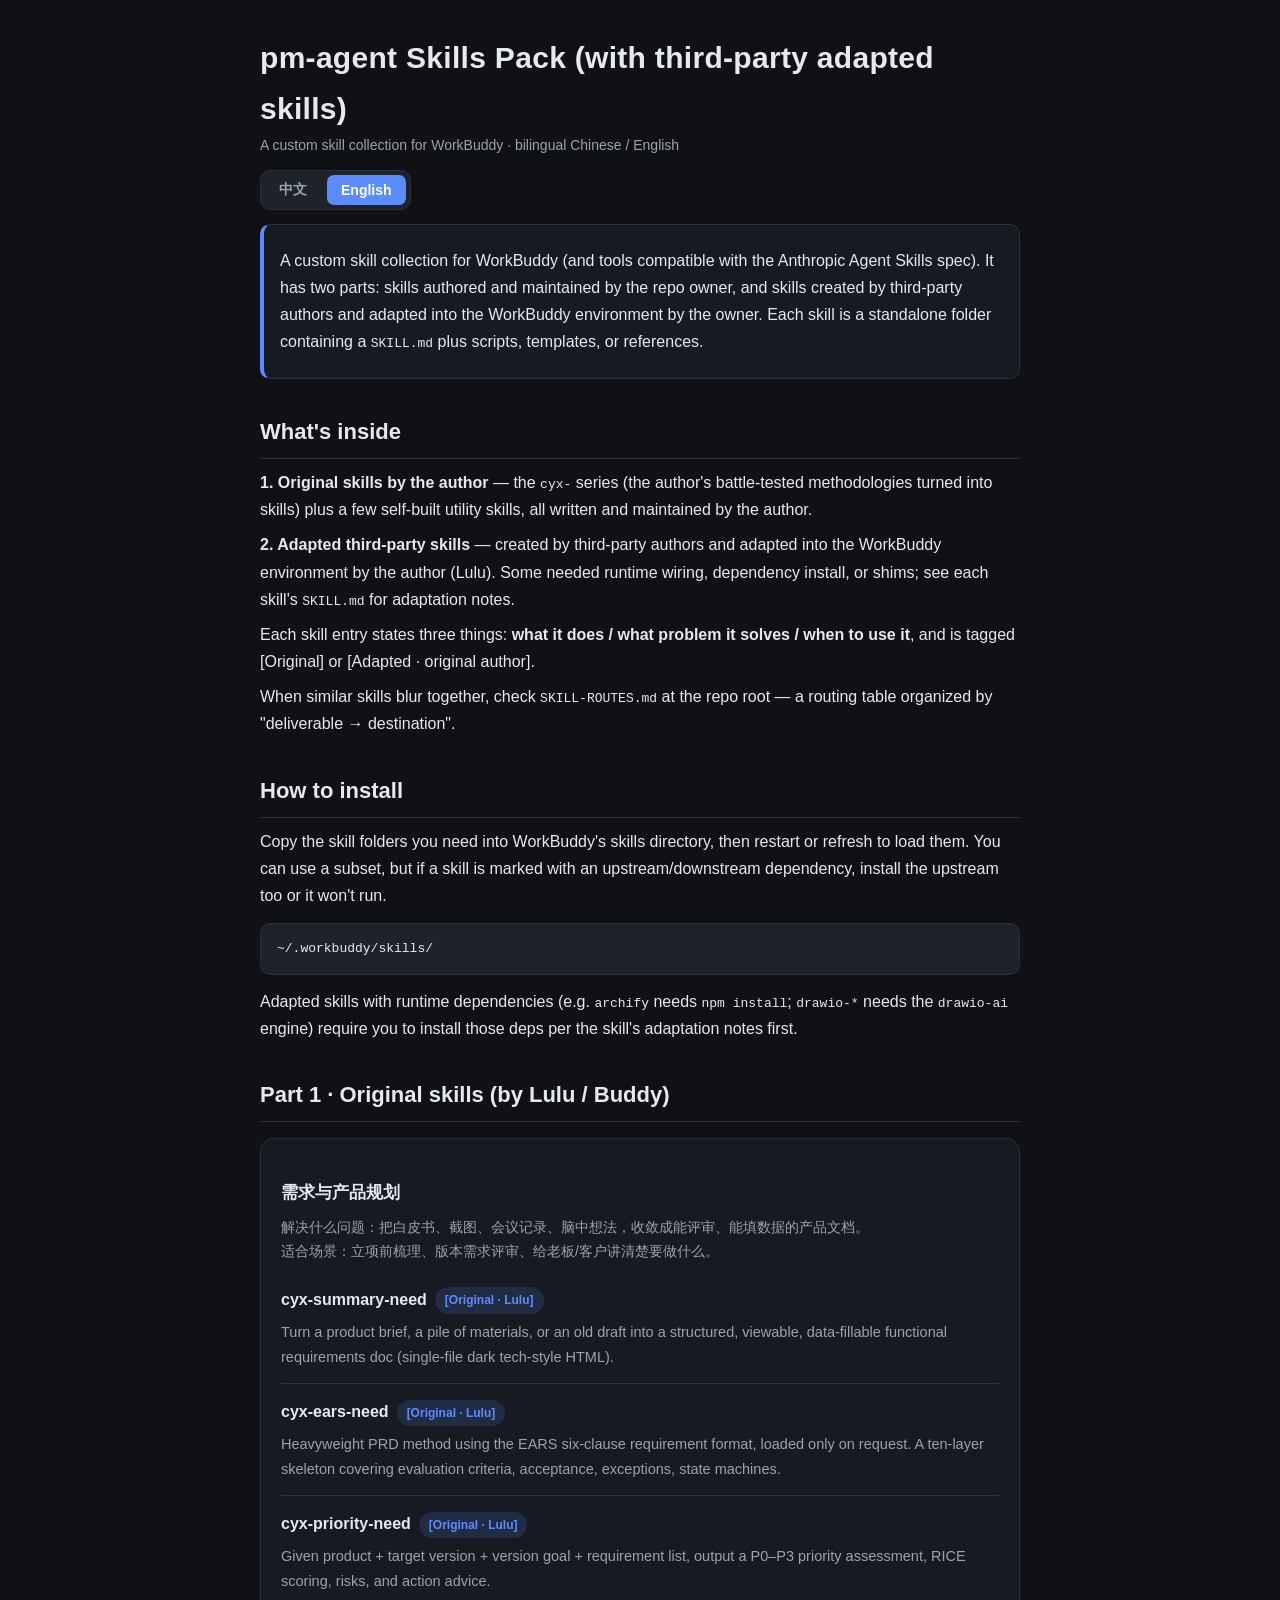
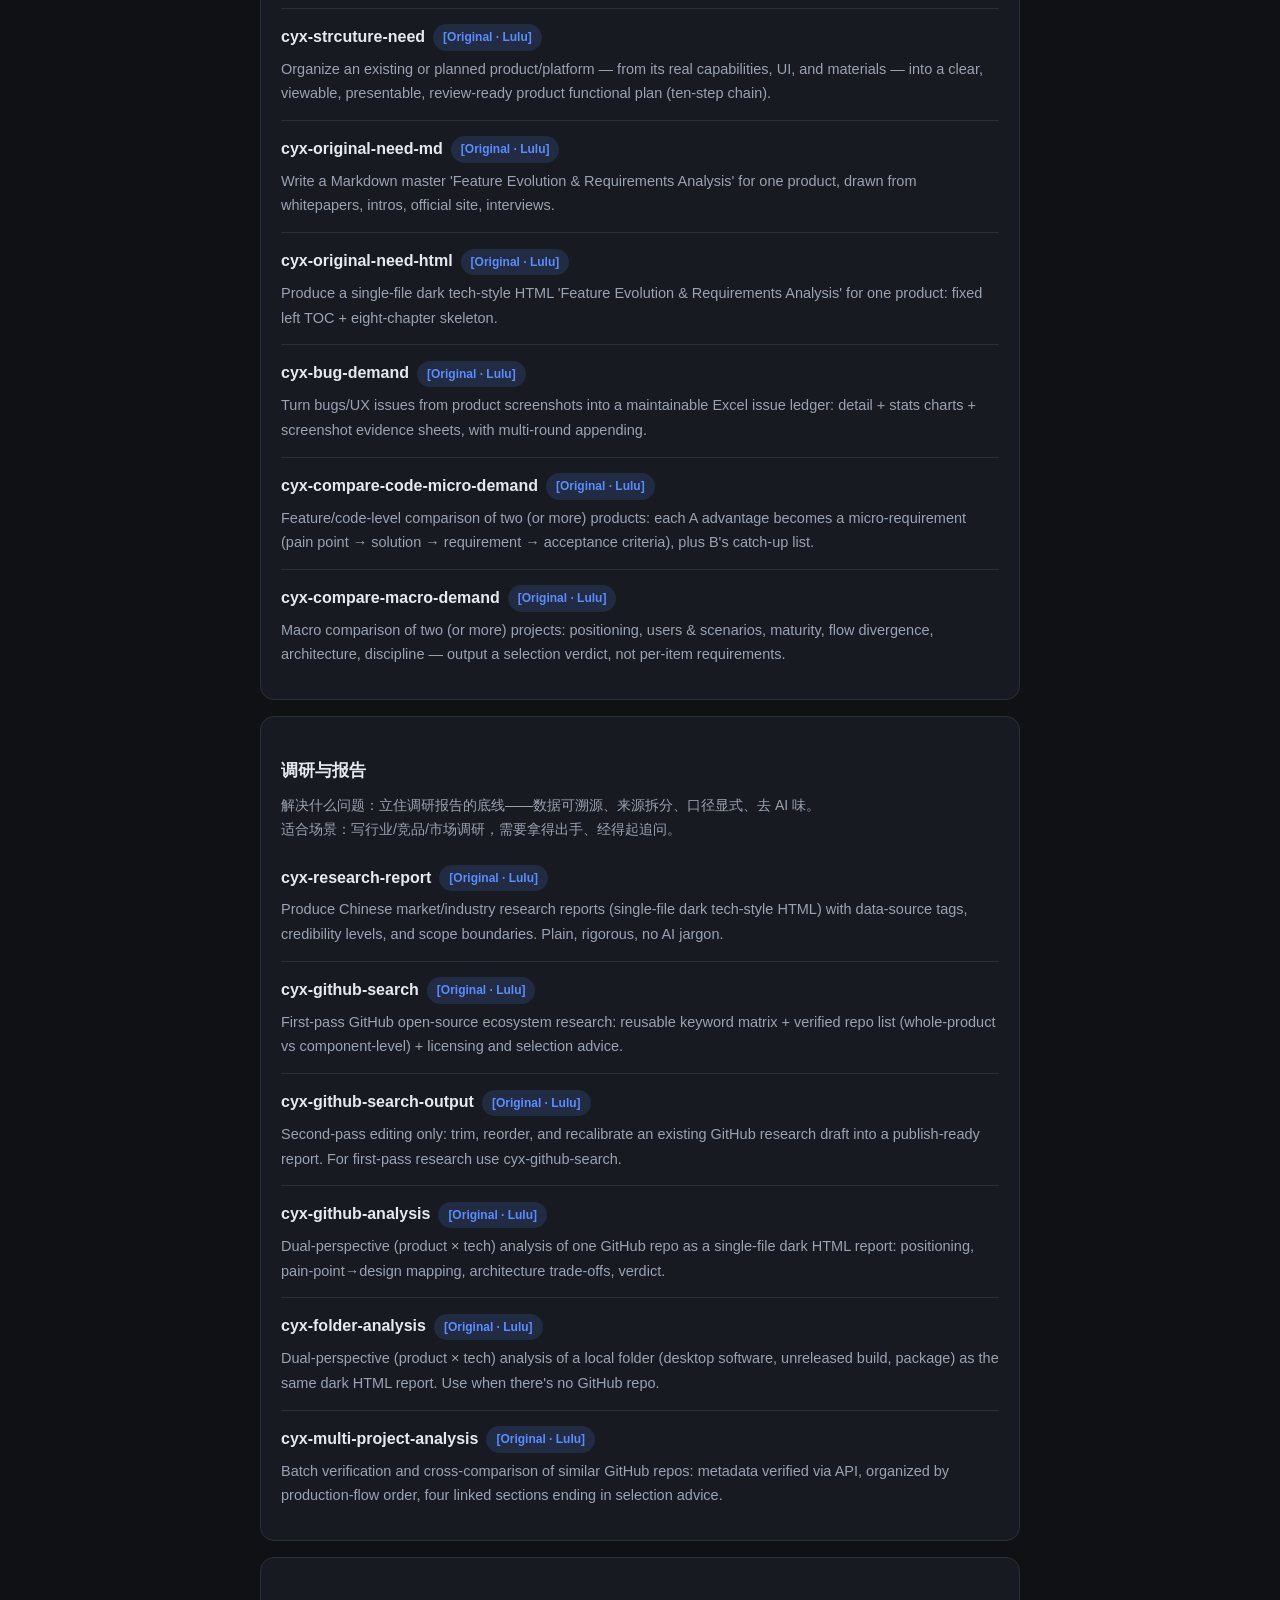
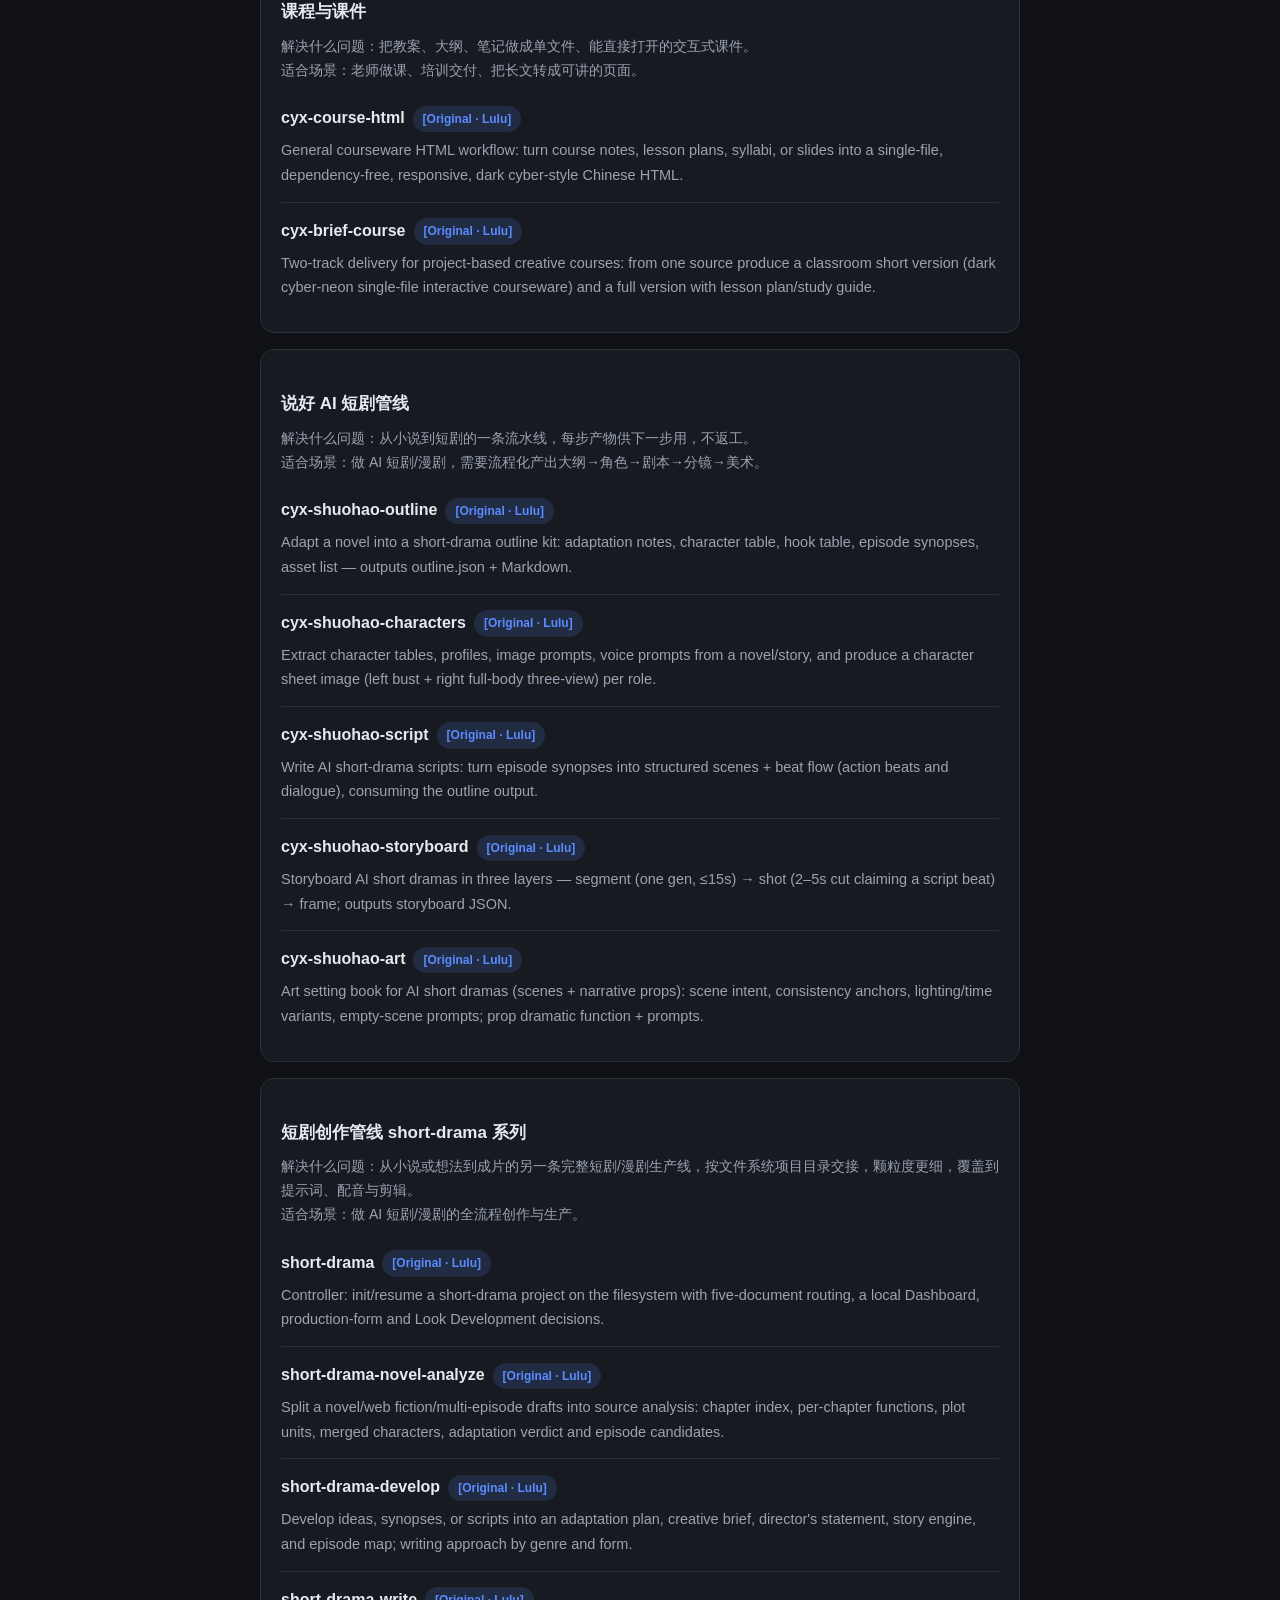
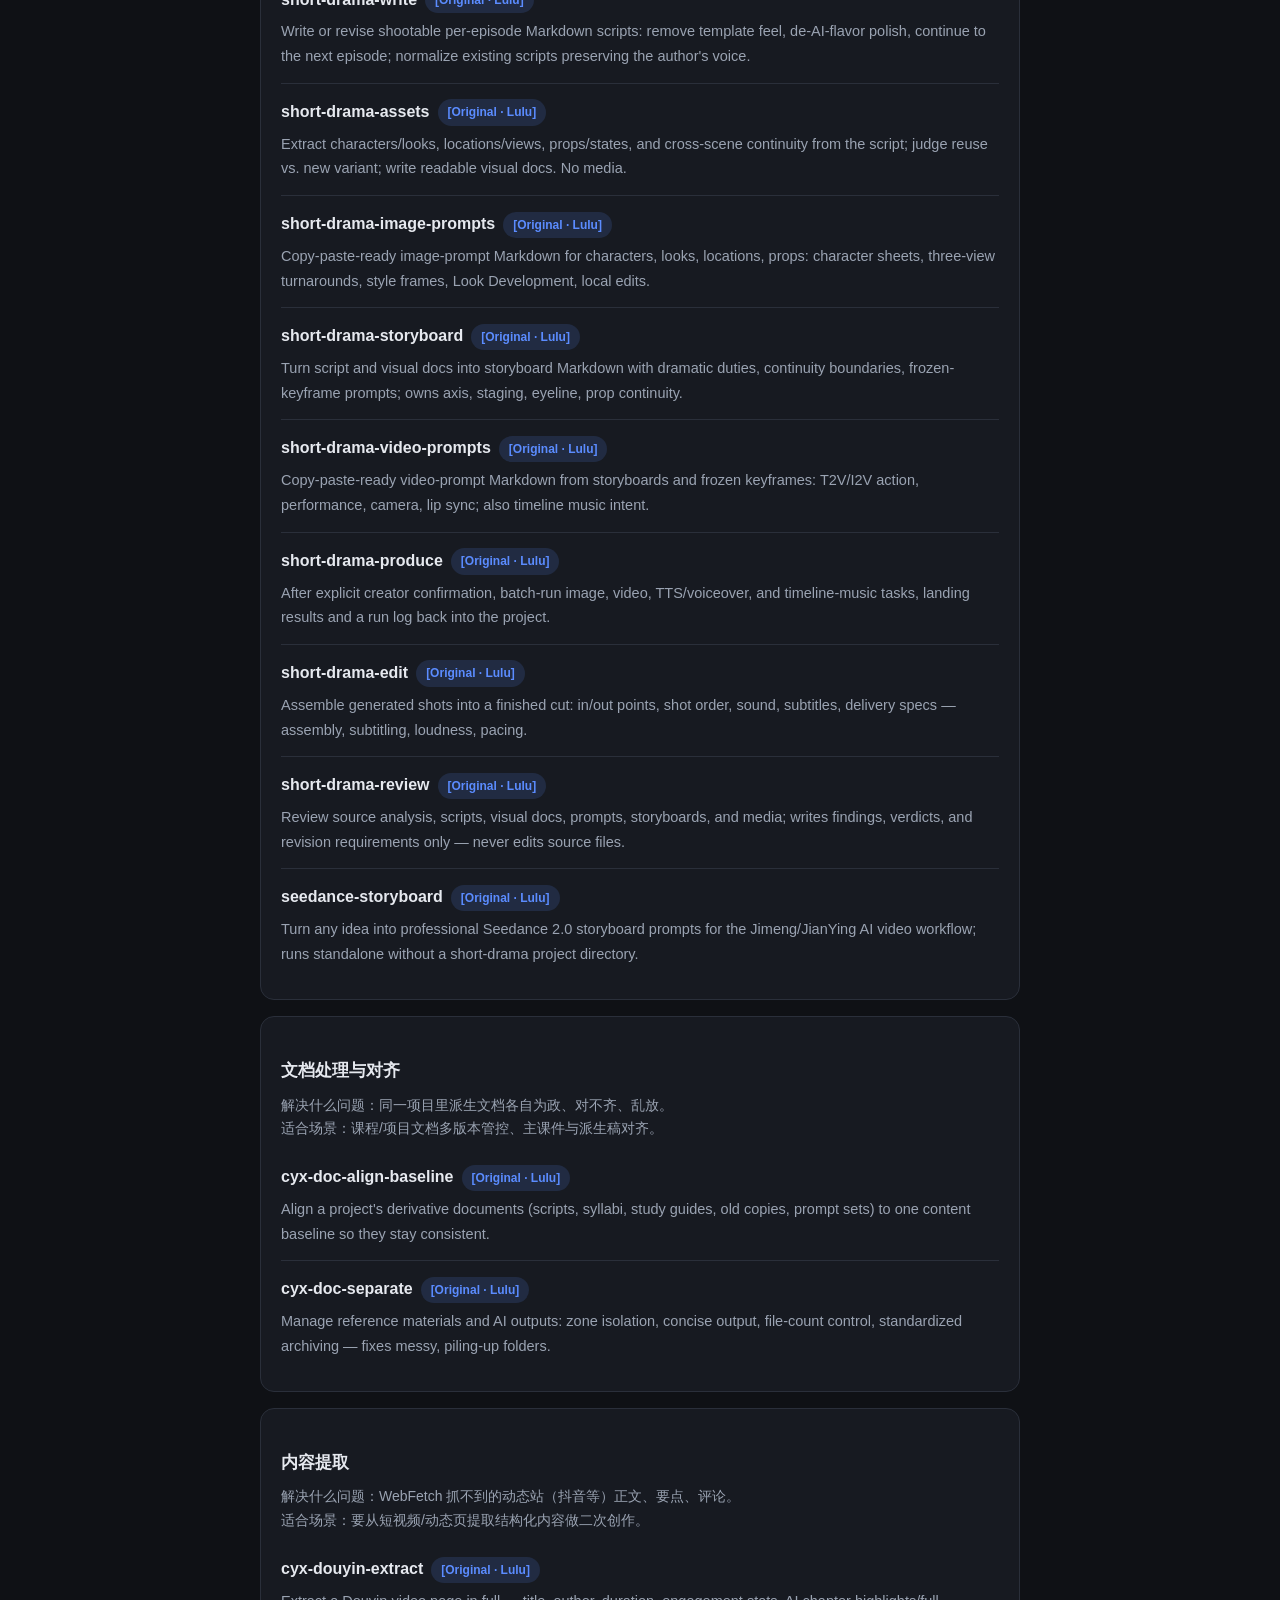
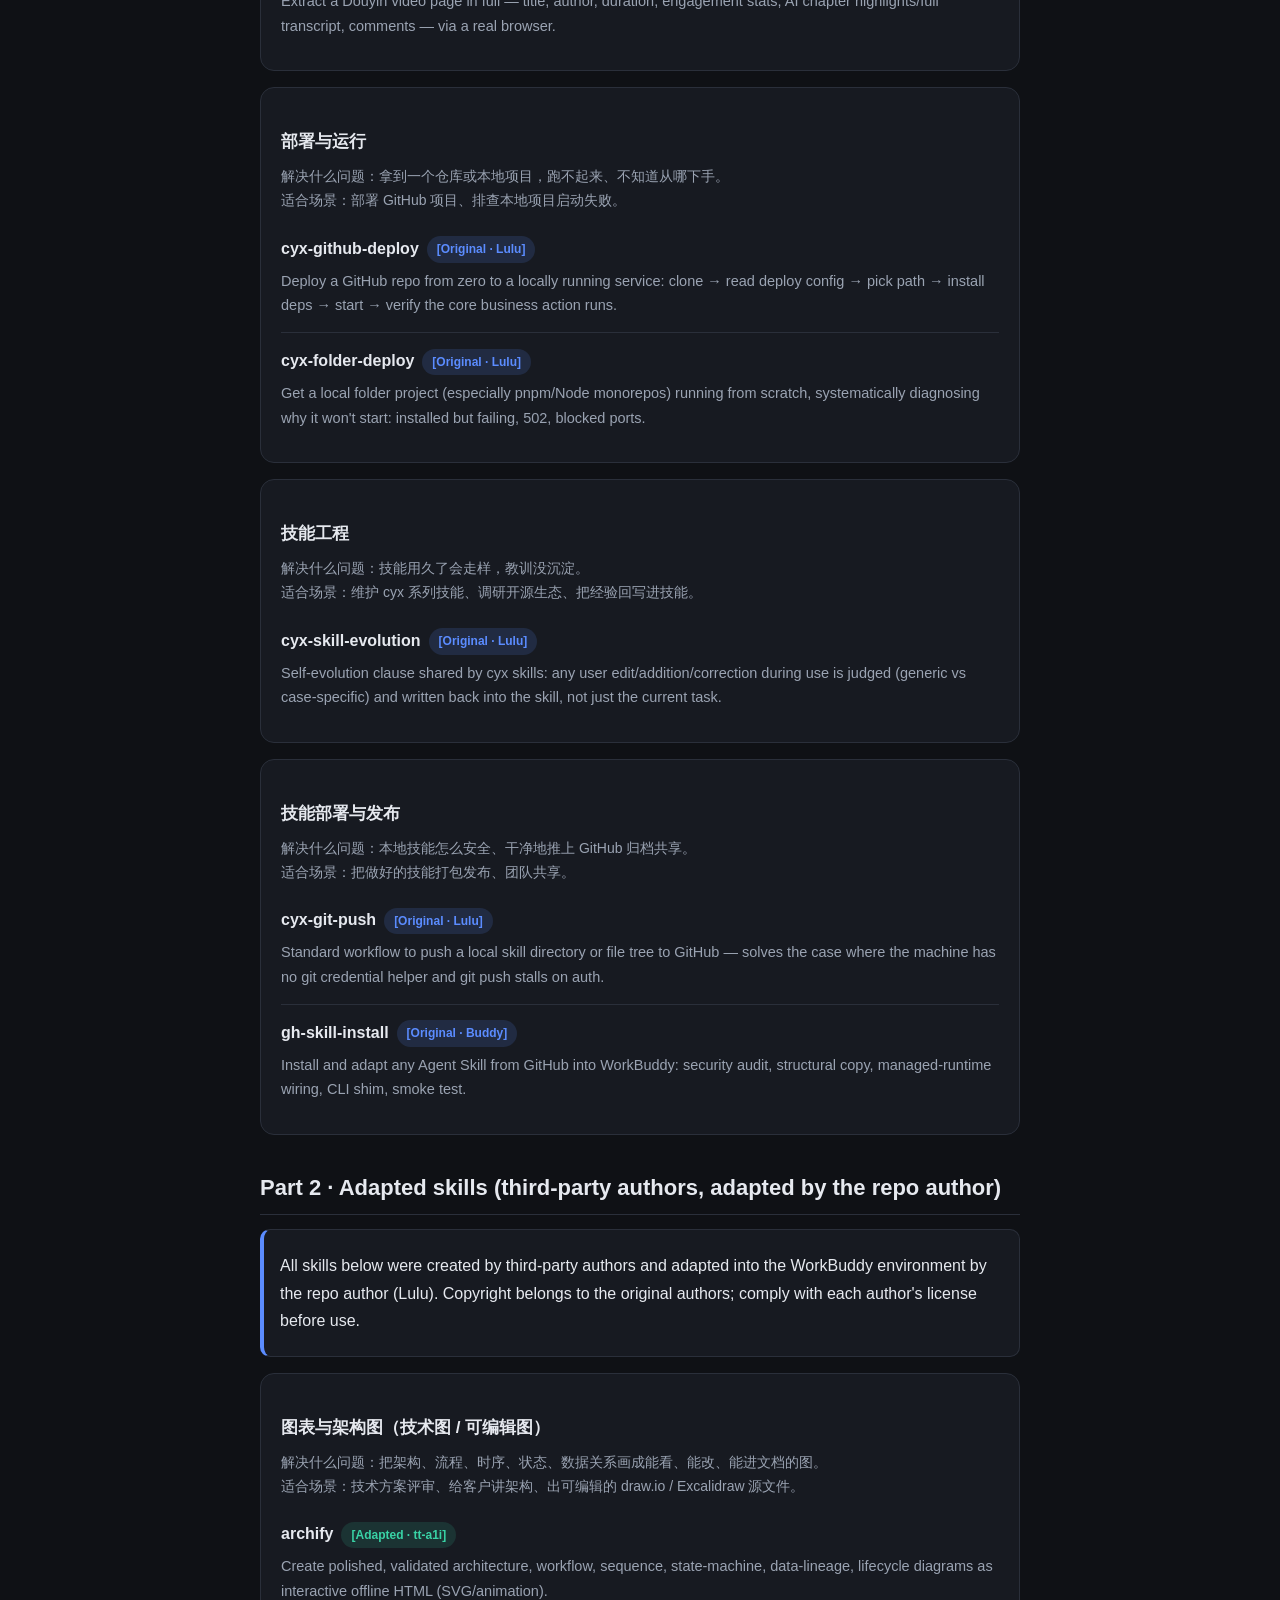
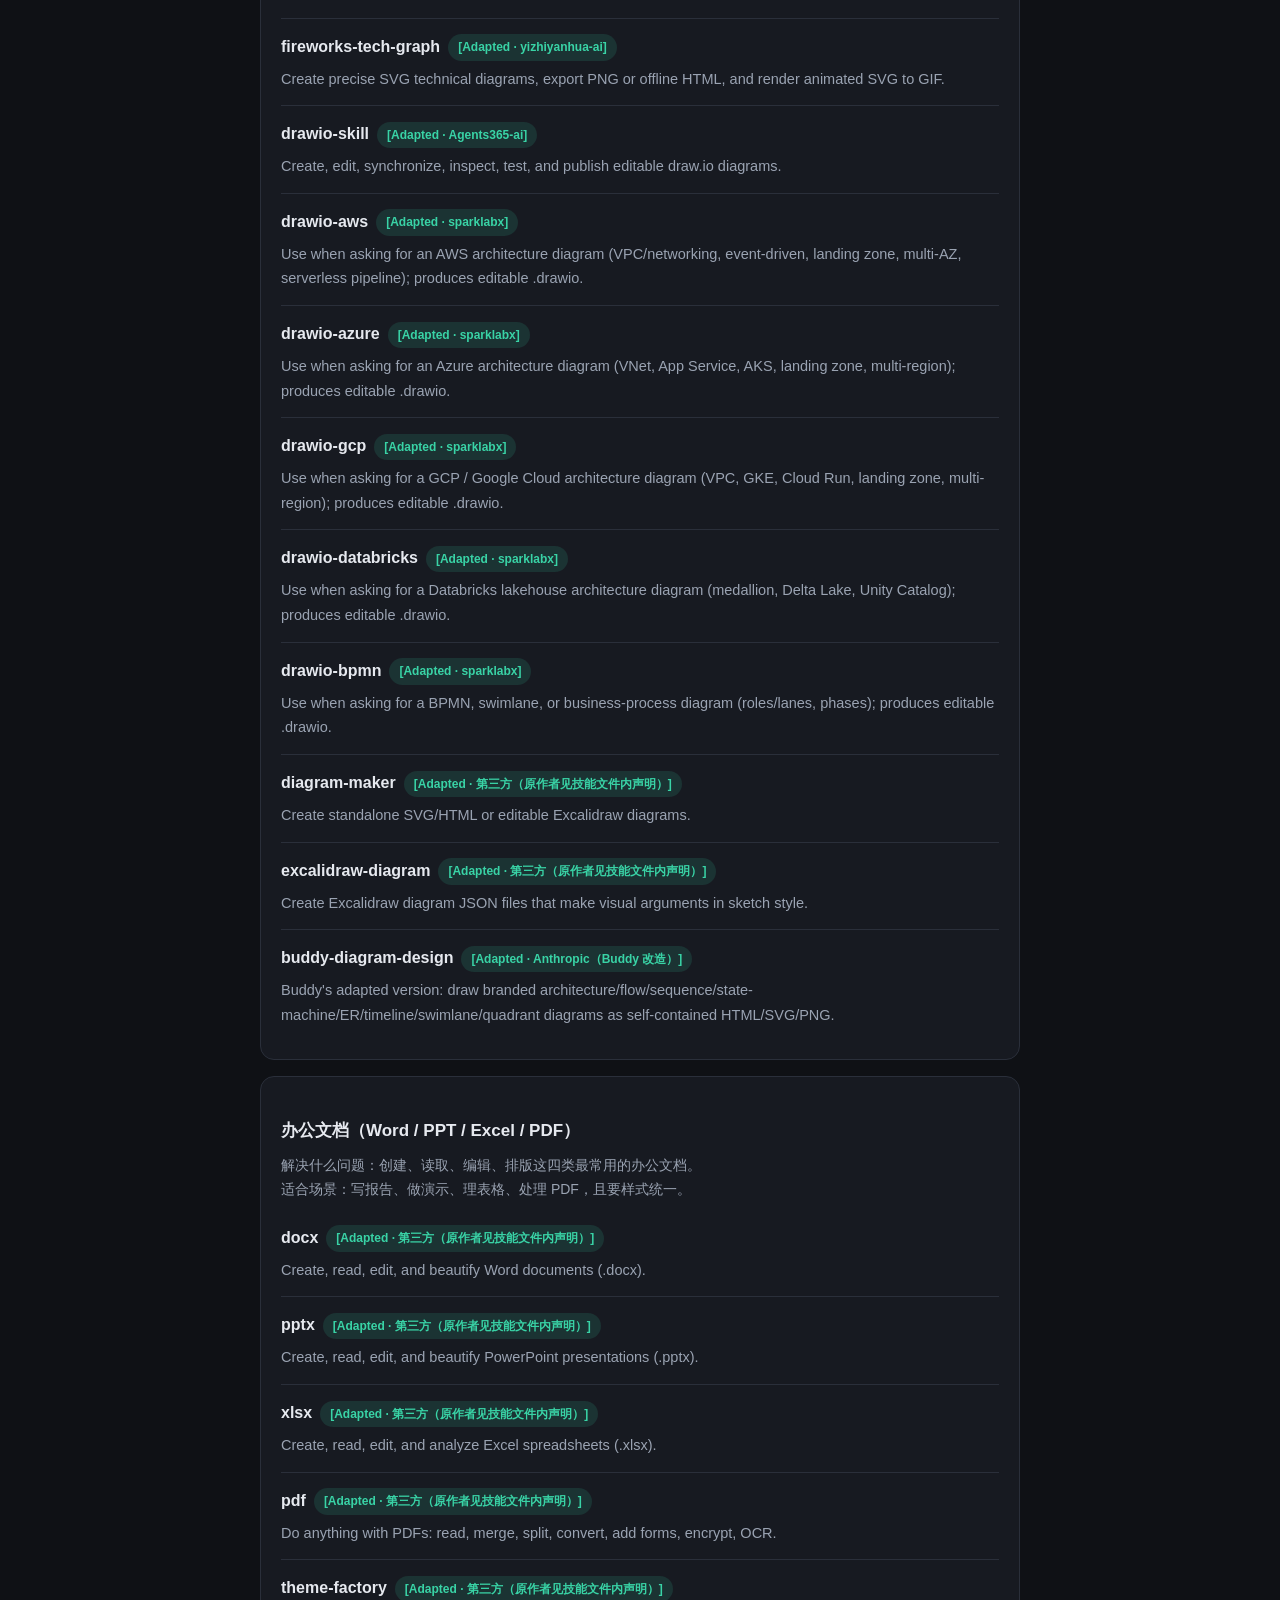
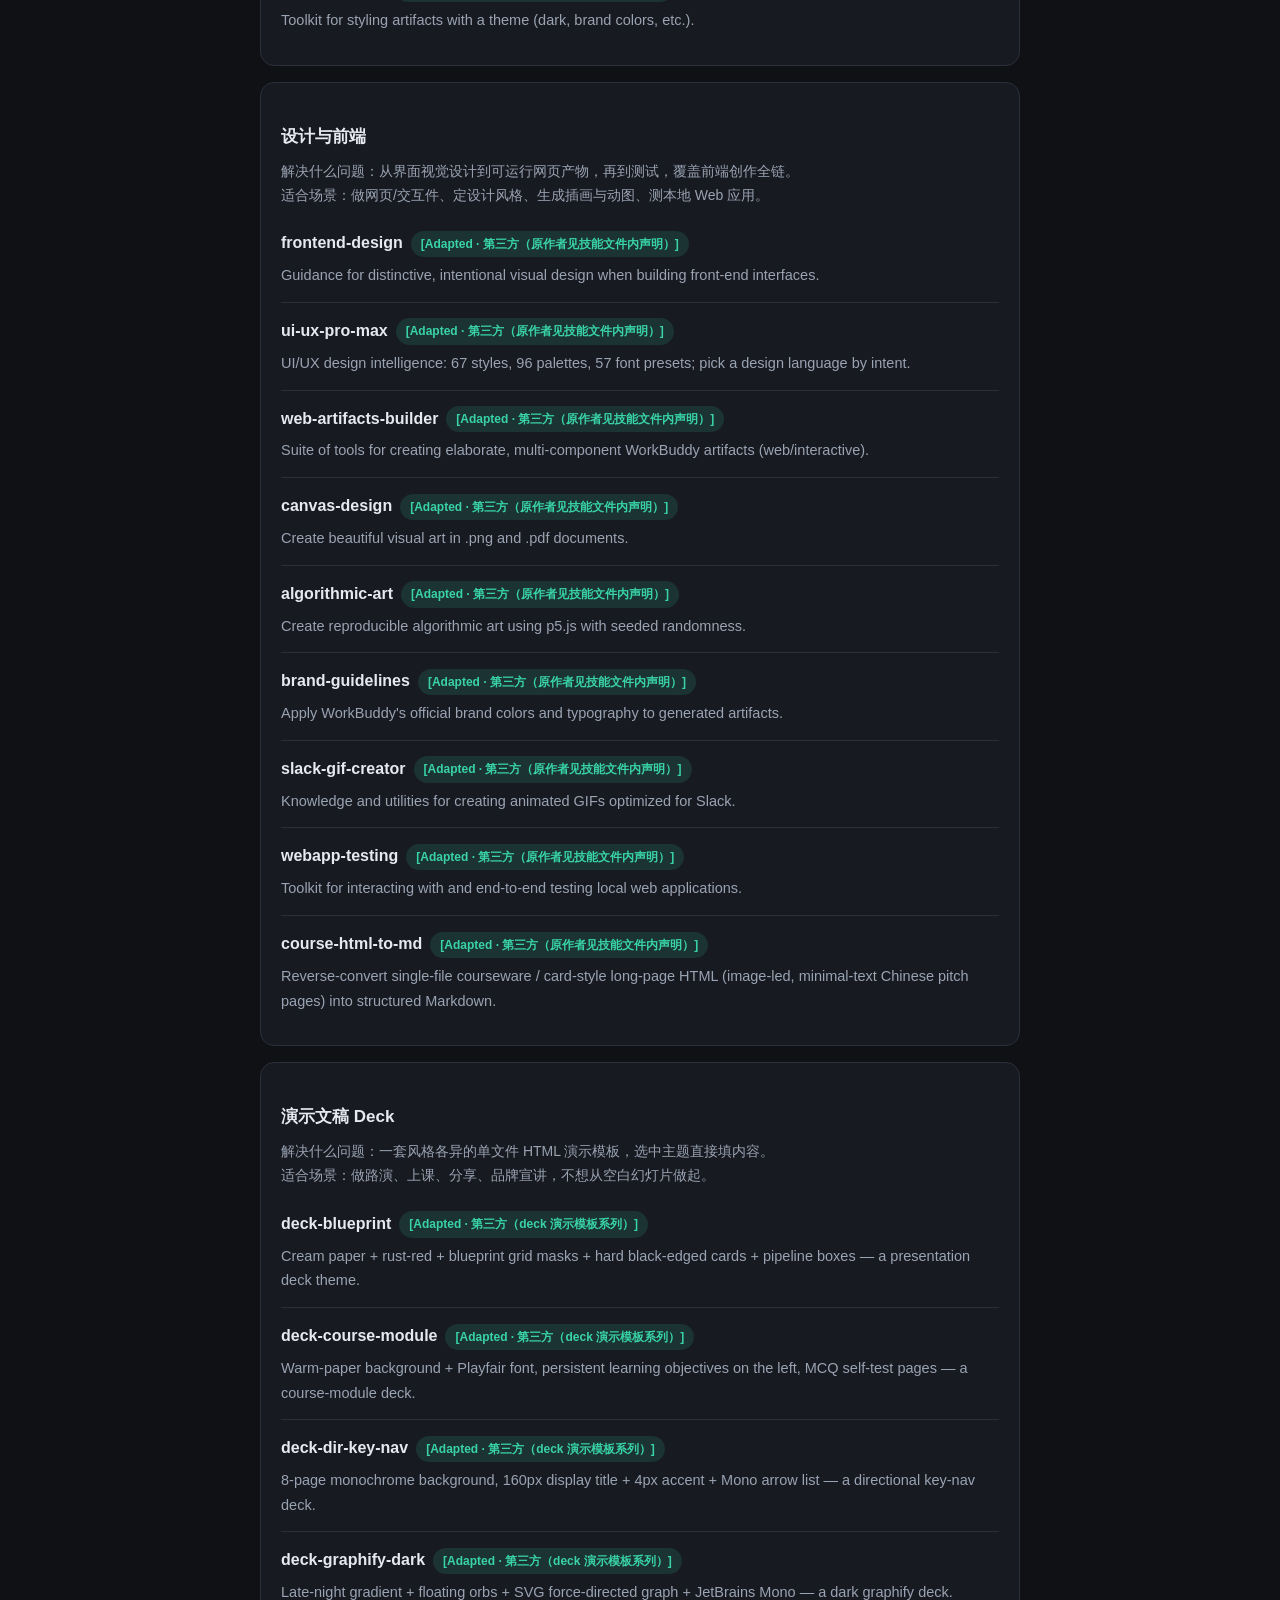
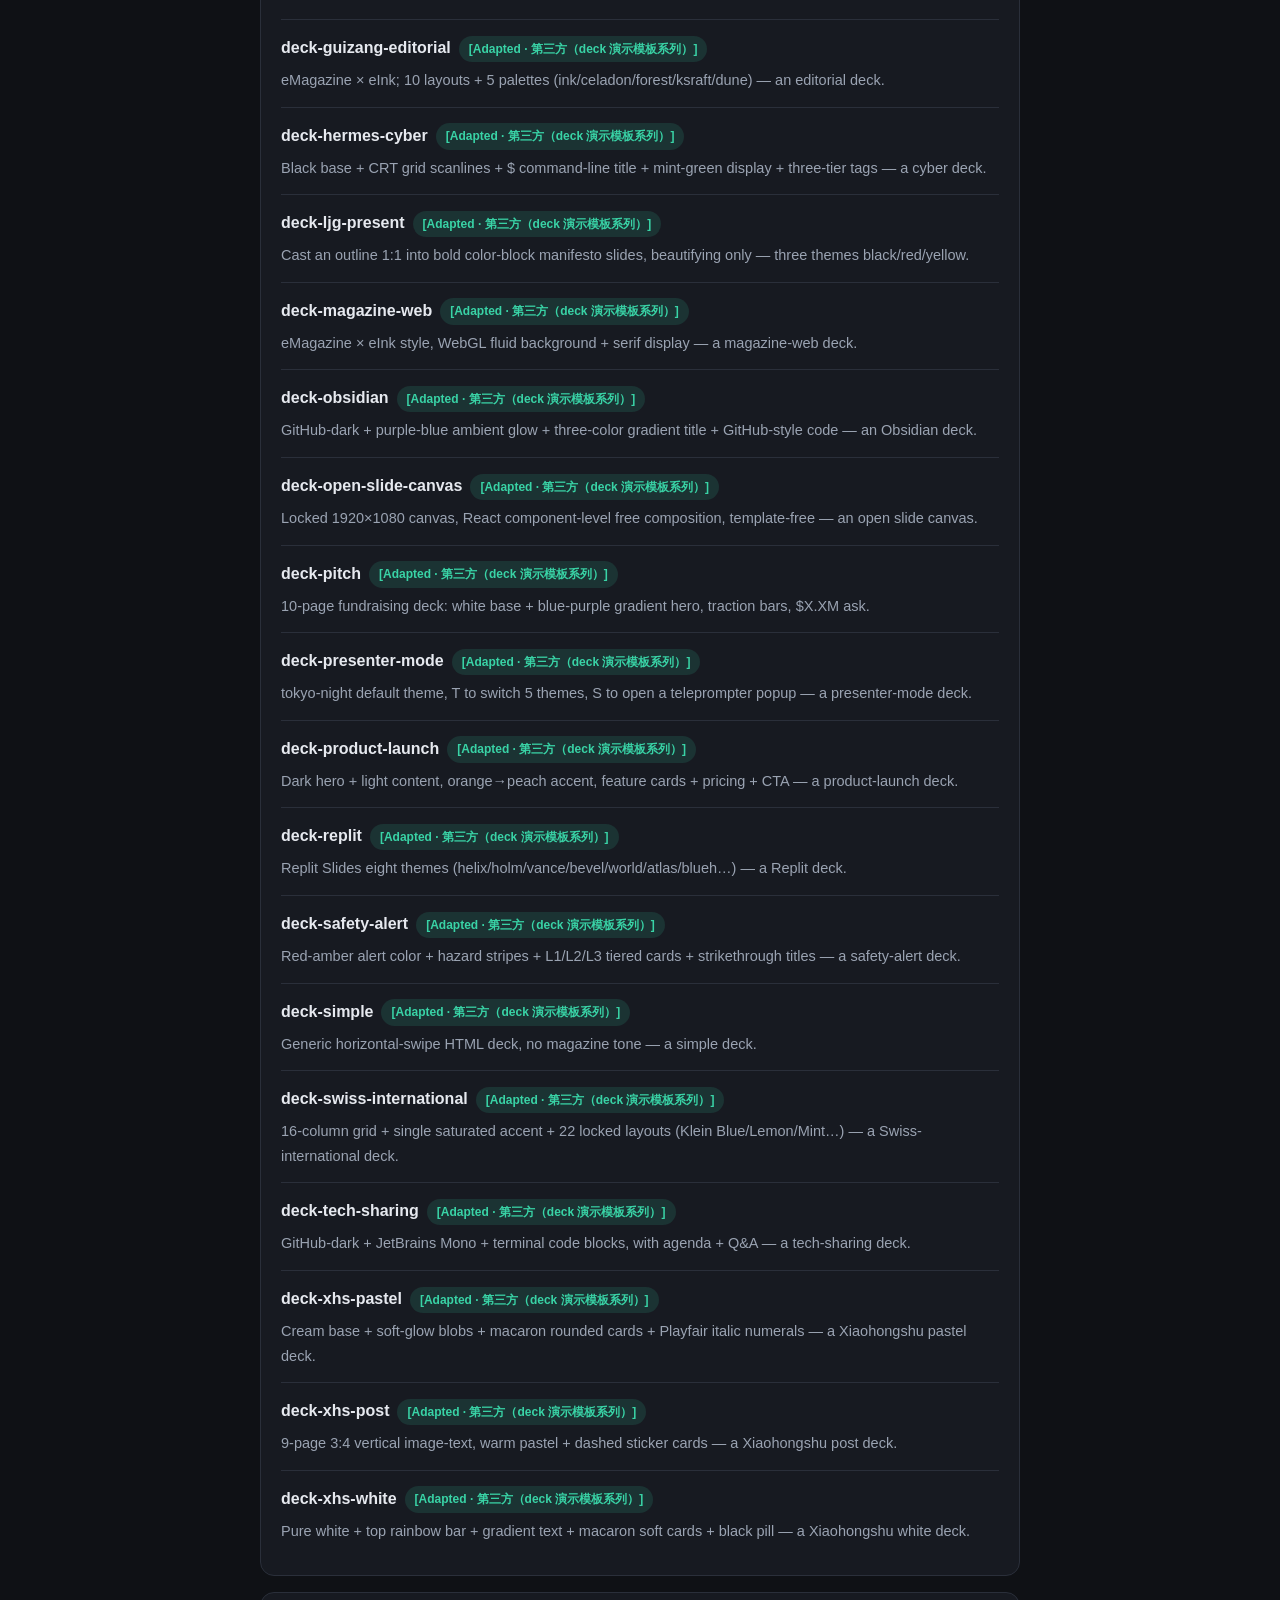
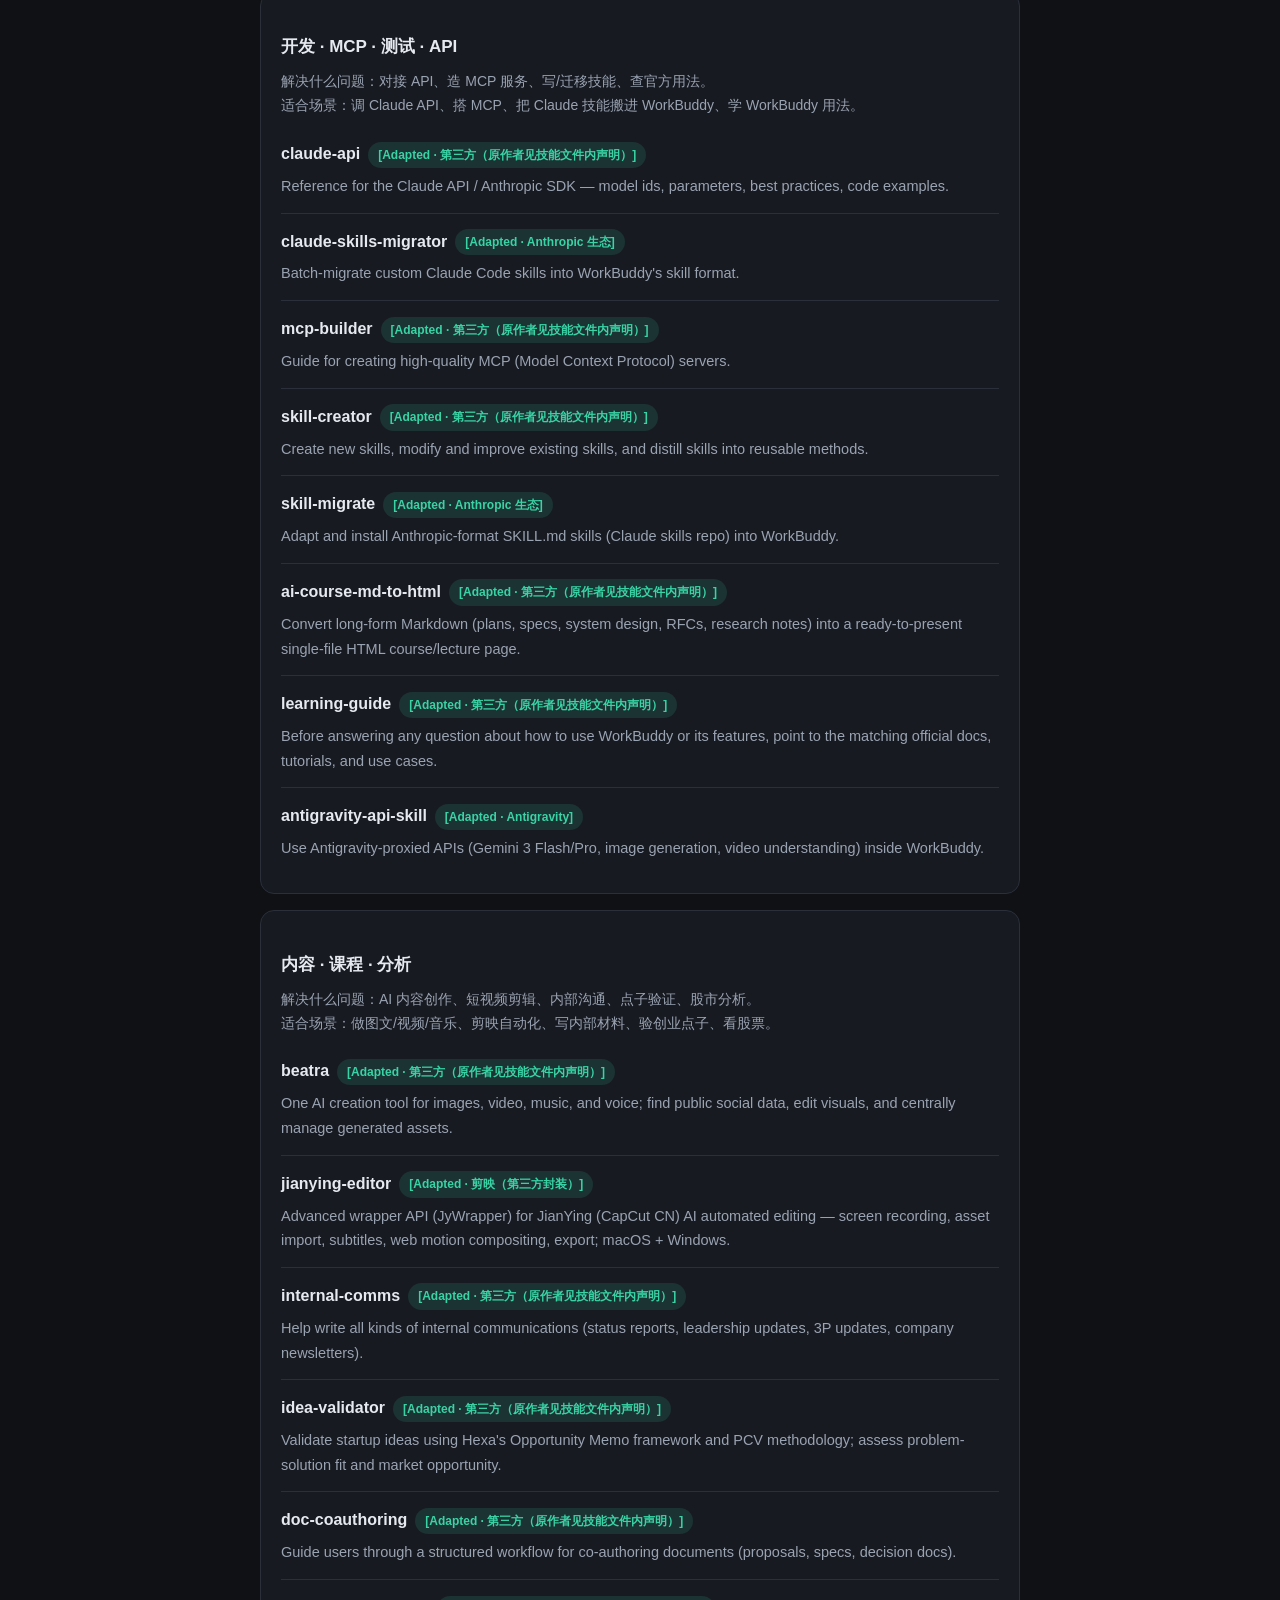
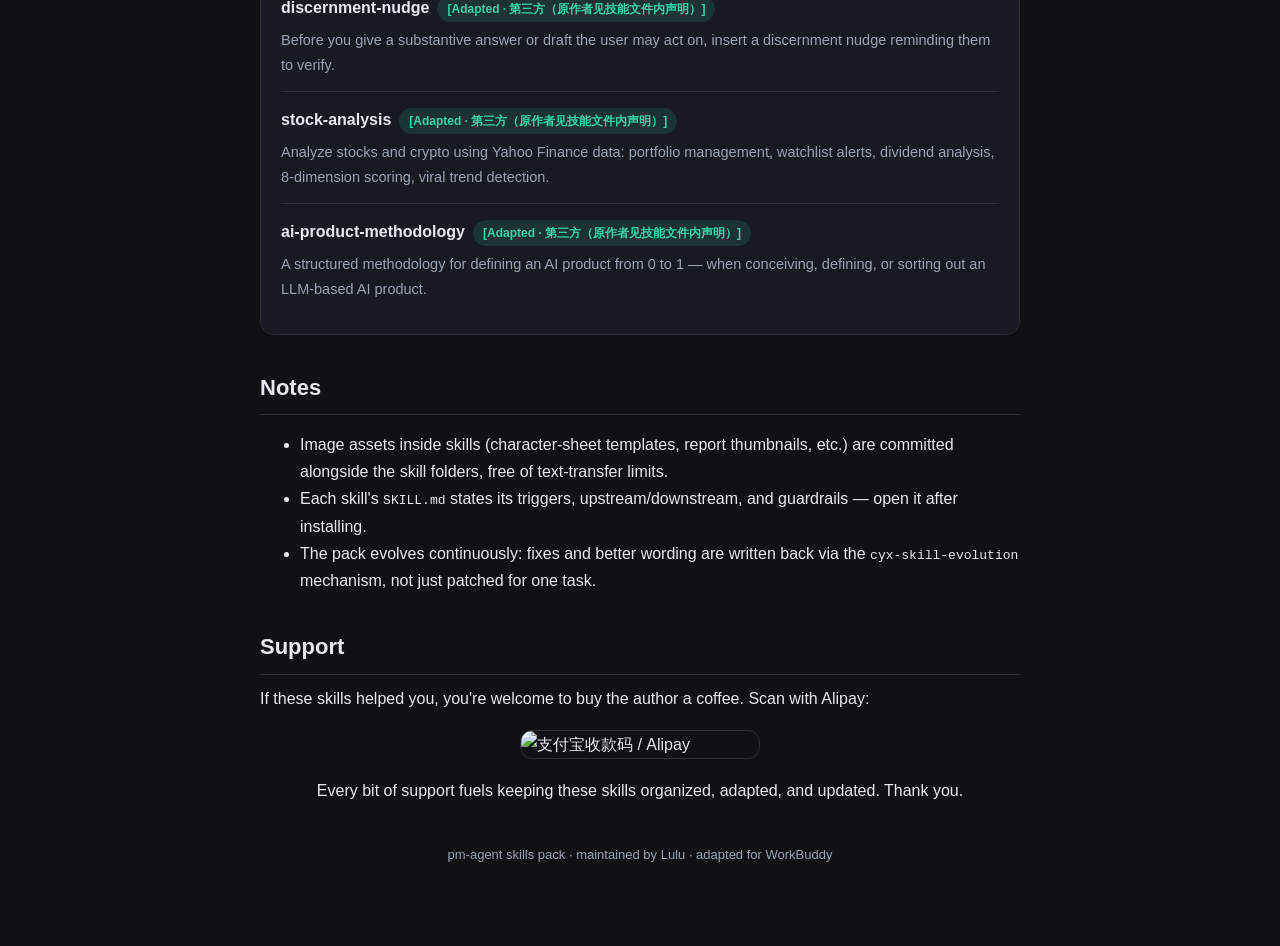
==== index.html @ c218d710 "Sync skills from local: add 22 new skills (short-drama series, GitHub research/analysis/deploy, comp" ====
<!DOCTYPE html>
<html lang="zh" class="lang-zh">
<head><meta charset="utf-8"><meta name="viewport" content="width=device-width,initial-scale=1">
<title>pm-agent 技能包 · Skills Pack</title>
<style>
:root{--bg:#0f1115;--panel:#171a21;--panel2:#1e222b;--border:#2a2f3a;--txt:#e6e9ef;--sub:#9aa3b2;--accent:#5b8cff;--accent2:#39d3a6;--chip:#222836;}
html.light{--bg:#ffffff;--panel:#f6f7f9;--panel2:#eef0f4;--border:#d8dce4;--txt:#1a1d24;--sub:#5b6472;--accent:#2563eb;--accent2:#0f9d76;--chip:#e7ebf2;}
*{box-sizing:border-box}
body{margin:0;font-family:-apple-system,BlinkMacSystemFont,"Segoe UI",Roboto,"PingFang SC","Microsoft YaHei",sans-serif;background:var(--bg);color:var(--txt);line-height:1.7;}
.wrap{max-width:840px;margin:0 auto;padding:32px 40px 80px;}
header.top{display:flex;align-items:center;justify-content:space-between;flex-wrap:wrap;gap:12px;margin-bottom:8px;}
h1{font-size:30px;margin:0;letter-spacing:.3px;}
h2{font-size:22px;margin:34px 0 10px;padding-bottom:8px;border-bottom:1px solid var(--border);}
h3{font-size:17px;margin:22px 0 6px;}
p{margin:8px 0;color:var(--txt);}
.sub{color:var(--sub);font-size:14px;}
.langbtn{display:inline-flex;gap:6px;background:var(--panel2);border:1px solid var(--border);border-radius:10px;padding:4px;cursor:pointer;}
.langbtn button{border:0;background:transparent;color:var(--sub);font-size:14px;padding:6px 14px;border-radius:7px;cursor:pointer;font-weight:600;}
.langbtn button.on{background:var(--accent);color:#fff;}
.note{background:var(--panel);border:1px solid var(--border);border-left:4px solid var(--accent);border-radius:10px;padding:14px 16px;margin:14px 0;}
pre.code{background:var(--panel2);border:1px solid var(--border);border-radius:10px;padding:14px 16px;overflow:auto;font-size:13px;color:var(--txt);}
.group{background:var(--panel);border:1px solid var(--border);border-radius:14px;padding:18px 20px;margin:16px 0;}
.skill{border-top:1px solid var(--border);padding:14px 0;}
.skill:first-of-type{border-top:0;}
.skill .name{font-weight:700;font-size:16px;}
.tag{display:inline-block;font-size:12px;padding:2px 9px;border-radius:999px;background:var(--chip);color:var(--sub);margin-left:8px;vertical-align:middle;border:1px solid var(--border);}
.tag.orig{background:rgba(91,140,255,.15);color:var(--accent);border-color:transparent;}
.tag.adapt{background:rgba(57,211,166,.13);color:var(--accent2);border-color:transparent;}
.skill .desc{margin:6px 0 0;color:var(--sub);font-size:14.5px;}
.qr{display:block;margin:18px auto;max-width:240px;width:240px;border-radius:12px;border:1px solid var(--border);}
.center{text-align:center;}
footer{margin-top:40px;color:var(--sub);font-size:13px;text-align:center;}
a{color:var(--accent);}
.lang-en .zh{display:none}
.lang-zh .en{display:none}
</style></head><body><div class="wrap">
<header class="top">
  <div>
    <h1 class="zh">pm-agent 技能包（含第三方改造适配技能）</h1>
    <h1 class="en">pm-agent Skills Pack (with third-party adapted skills)</h1>
    <div class="sub zh">面向 WorkBuddy 的自定义技能集合 · 中文 / English 双语</div>
    <div class="sub en">A custom skill collection for WorkBuddy · bilingual Chinese / English</div>
  </div>
  <div class="langbtn" id="langbtn">
    <button data-lang="zh" class="on">中文</button>
    <button data-lang="en">English</button>
  </div>
</header>
<div class="note">
  <p class="zh">这是一套面向 WorkBuddy（以及兼容 Anthropic Agent Skills 规范的工具）的自定义技能集合，分两部分：一是由作者自己沉淀的原创技能；二是第三方作者创作、由作者适配到 WorkBuddy 环境的技能。每个技能是一个独立目录，里面是 <code>SKILL.md</code> 加脚本、模板或参考文件。</p>
  <p class="en">A custom skill collection for WorkBuddy (and tools compatible with the Anthropic Agent Skills spec). It has two parts: skills authored and maintained by the repo owner, and skills created by third-party authors and adapted into the WorkBuddy environment by the owner. Each skill is a standalone folder containing a <code>SKILL.md</code> plus scripts, templates, or references.</p>
</div>
<h2><span class="zh">这套包里有什么</span><span class="en">What's inside</span></h2>
<p class="zh"><b>1. 作者原创技能</b>——<code>cyx-</code> 系列（作者把实际工作里反复打磨的方法论沉淀成技能）+ 少量自建工具技能。这些由作者自己写、自己维护。</p>
<p class="en"><b>1. Original skills by the author</b> — the <code>cyx-</code> series (the author's battle-tested methodologies turned into skills) plus a few self-built utility skills, all written and maintained by the author.</p>
<p class="zh"><b>2. 改造适配技能</b>——由第三方作者创作，由作者（Lulu）自行适配到 WorkBuddy 环境（部分做了运行时接线、依赖安装、shim 等改造，详见各技能 <code>SKILL.md</code> 内的适配说明）。</p>
<p class="en"><b>2. Adapted third-party skills</b> — created by third-party authors and adapted into the WorkBuddy environment by the author (Lulu). Some needed runtime wiring, dependency install, or shims; see each skill's <code>SKILL.md</code> for adaptation notes.</p>
<p class="zh">每个技能条目讲清三件事：<b>做什么 / 解决什么问题 / 适合场景</b>，并标注作者归属〔原创〕或〔改造适配 · 原作者〕。</p>
<p class="en">Each skill entry states three things: <b>what it does / what problem it solves / when to use it</b>, and is tagged [Original] or [Adapted · original author].</p>
<p class="zh">同系技能多、名字相近分不清走哪个时，查仓库根目录的 <code>SKILL-ROUTES.md</code>——按「产出物 → 落点」整理的路由表。</p>
<p class="en">When similar skills blur together, check <code>SKILL-ROUTES.md</code> at the repo root — a routing table organized by "deliverable → destination".</p>
<h2><span class="zh">怎么装</span><span class="en">How to install</span></h2>
<p class="zh">把需要的技能目录整个复制到 WorkBuddy 的技能目录，重启或刷新即可识别。只用其中一部分也行，但凡是标注了「上游 / 下游」的，缺了上游产物下游就跑不起来，装的时候一并装上。</p>
<p class="en">Copy the skill folders you need into WorkBuddy's skills directory, then restart or refresh to load them. You can use a subset, but if a skill is marked with an upstream/downstream dependency, install the upstream too or it won't run.</p>
<pre class="code">~/.workbuddy/skills/</pre>
<p class="zh">改造适配类技能如果带运行依赖（如 <code>archify</code> 需要 <code>npm install</code>、<code>drawio-*</code> 需要 <code>drawio-ai</code> 引擎），请按对应 <code>SKILL.md</code> 里的适配说明先把依赖装好。</p>
<p class="en">Adapted skills with runtime dependencies (e.g. <code>archify</code> needs <code>npm install</code>; <code>drawio-*</code> needs the <code>drawio-ai</code> engine) require you to install those deps per the skill's adaptation notes first.</p>
<h2 class="zh">一、作者原创技能（Lulu / Buddy 自建）</h2>
<h2 class="en">Part 1 · Original skills (by Lulu / Buddy)</h2>
<div class="group"><h3 class="zh">需求与产品规划</h3><h3 class="en">需求与产品规划</h3>
<p class="zh sub">解决什么问题：把白皮书、截图、会议记录、脑中想法，收敛成能评审、能填数据的产品文档。<br>适合场景：立项前梳理、版本需求评审、给老板/客户讲清楚要做什么。</p>
<p class="en sub">解决什么问题：把白皮书、截图、会议记录、脑中想法，收敛成能评审、能填数据的产品文档。<br>适合场景：立项前梳理、版本需求评审、给老板/客户讲清楚要做什么。</p>
<div class="skill"><div class="name">cyx-summary-need<span class="tag orig zh">〔原创 · Lulu〕</span><span class="tag orig en">[Original · Lulu]</span></div>
<p class="desc zh">把一份产品资料 / 一堆素材 / 一份旧稿，整理成结构化、可直看、可填数据的功能需求文档（单文件暗色科技风 HTML）。</p>
<p class="desc en">Turn a product brief, a pile of materials, or an old draft into a structured, viewable, data-fillable functional requirements doc (single-file dark tech-style HTML).</p>
</div>
<div class="skill"><div class="name">cyx-ears-need<span class="tag orig zh">〔原创 · Lulu〕</span><span class="tag orig en">[Original · Lulu]</span></div>
<p class="desc zh">按 EARS 六段式写需求条目的重型 PRD 章法，只在用户点名时加载。核心是十层骨架：评价准则、验收、异常、状态机等。</p>
<p class="desc en">Heavyweight PRD method using the EARS six-clause requirement format, loaded only on request. A ten-layer skeleton covering evaluation criteria, acceptance, exceptions, state machines.</p>
</div>
<div class="skill"><div class="name">cyx-priority-need<span class="tag orig zh">〔原创 · Lulu〕</span><span class="tag orig en">[Original · Lulu]</span></div>
<p class="desc zh">输入产品名 + 目标版本 + 版本业务目标 + 需求清单，输出 P0–P3 优先级评估、RICE 打分、风险与行动建议。</p>
<p class="desc en">Given product + target version + version goal + requirement list, output a P0–P3 priority assessment, RICE scoring, risks, and action advice.</p>
</div>
<div class="skill"><div class="name">cyx-strcuture-need<span class="tag orig zh">〔原创 · Lulu〕</span><span class="tag orig en">[Original · Lulu]</span></div>
<p class="desc zh">把一份已存在或规划中的产品/平台，基于其真实能力、界面与材料，组织成清晰、可直看、可讲、可立项评审的产品功能规划（十步链）。</p>
<p class="desc en">Organize an existing or planned product/platform — from its real capabilities, UI, and materials — into a clear, viewable, presentable, review-ready product functional plan (ten-step chain).</p>
</div>
<div class="skill"><div class="name">cyx-original-need-md<span class="tag orig zh">〔原创 · Lulu〕</span><span class="tag orig en">[Original · Lulu]</span></div>
<p class="desc zh">为单个产品写一份《功能演进与需求分析》Markdown 主文档：从白皮书、业务介绍、官网、访谈等原始材料梳理演进路线与需求。</p>
<p class="desc en">Write a Markdown master 'Feature Evolution &amp; Requirements Analysis' for one product, drawn from whitepapers, intros, official site, interviews.</p>
</div>
<div class="skill"><div class="name">cyx-original-need-html<span class="tag orig zh">〔原创 · Lulu〕</span><span class="tag orig en">[Original · Lulu]</span></div>
<p class="desc zh">为单个产品产出《功能演进与需求分析》单文件暗色科技风 HTML：左侧固定目录 + 八章骨架（演进路线、能力地图、需求清单）。</p>
<p class="desc en">Produce a single-file dark tech-style HTML 'Feature Evolution &amp; Requirements Analysis' for one product: fixed left TOC + eight-chapter skeleton.</p>
</div>
<div class="skill"><div class="name">cyx-bug-demand<span class="tag orig zh">〔原创 · Lulu〕</span><span class="tag orig en">[Original · Lulu]</span></div>
<p class="desc zh">把产品界面截图里的 bug / 体验问题整理成可持续迭代维护的 Excel 问题台账：问题明细 + 统计图表 + 截图证据三工作表，支持多轮追加排序。</p>
<p class="desc en">Turn bugs/UX issues from product screenshots into a maintainable Excel issue ledger: detail + stats charts + screenshot evidence sheets, with multi-round appending.</p>
</div>
<div class="skill"><div class="name">cyx-compare-code-micro-demand<span class="tag orig zh">〔原创 · Lulu〕</span><span class="tag orig en">[Original · Lulu]</span></div>
<p class="desc zh">两个（或多个）产品的功能级 / 代码级横向对比：A 的每项优势写成「现状痛点 → 方案 → 可执行需求点 → 可勾选验收标准」的微需求，附 B 的反超清单。</p>
<p class="desc en">Feature/code-level comparison of two (or more) products: each A advantage becomes a micro-requirement (pain point → solution → requirement → acceptance criteria), plus B's catch-up list.</p>
</div>
<div class="skill"><div class="name">cyx-compare-macro-demand<span class="tag orig zh">〔原创 · Lulu〕</span><span class="tag orig en">[Original · Lulu]</span></div>
<p class="desc zh">两个（或多个）项目的宏观横向对比：定位、用户人群与场景、能力成熟度、主流程分歧、架构、工程纪律，落点是选型建议，不拆到单条需求。</p>
<p class="desc en">Macro comparison of two (or more) projects: positioning, users &amp; scenarios, maturity, flow divergence, architecture, discipline — output a selection verdict, not per-item requirements.</p>
</div>
</div>
<div class="group"><h3 class="zh">调研与报告</h3><h3 class="en">调研与报告</h3>
<p class="zh sub">解决什么问题：立住调研报告的底线——数据可溯源、来源拆分、口径显式、去 AI 味。<br>适合场景：写行业/竞品/市场调研，需要拿得出手、经得起追问。</p>
<p class="en sub">解决什么问题：立住调研报告的底线——数据可溯源、来源拆分、口径显式、去 AI 味。<br>适合场景：写行业/竞品/市场调研，需要拿得出手、经得起追问。</p>
<div class="skill"><div class="name">cyx-research-report<span class="tag orig zh">〔原创 · Lulu〕</span><span class="tag orig en">[Original · Lulu]</span></div>
<p class="desc zh">产出带数据来源标注、可信级标签、口径边界的中文市场/行业调研报告（单文件暗色科技风 HTML）。语言去 AI 味、通俗、严谨。</p>
<p class="desc en">Produce Chinese market/industry research reports (single-file dark tech-style HTML) with data-source tags, credibility levels, and scope boundaries. Plain, rigorous, no AI jargon.</p>
</div>
<div class="skill"><div class="name">cyx-github-search<span class="tag orig zh">〔原创 · Lulu〕</span><span class="tag orig en">[Original · Lulu]</span></div>
<p class="desc zh">首次对某类产品做 GitHub 开源生态调研：产出可复用的关键词矩阵 + 真实仓库清单（区分整站/产品级参考与组件级复用）+ 授权与选型建议。</p>
<p class="desc en">First-pass GitHub open-source ecosystem research: reusable keyword matrix + verified repo list (whole-product vs component-level) + licensing and selection advice.</p>
</div>
<div class="skill"><div class="name">cyx-github-search-output<span class="tag orig zh">〔原创 · Lulu〕</span><span class="tag orig en">[Original · Lulu]</span></div>
<p class="desc zh">仅用于二次编辑：把已有的 GitHub 开源调研草稿精简、重排、修正口径，整理成可直接对外发布的干净报告。首次调研走 cyx-github-search。</p>
<p class="desc en">Second-pass editing only: trim, reorder, and recalibrate an existing GitHub research draft into a publish-ready report. For first-pass research use cyx-github-search.</p>
</div>
<div class="skill"><div class="name">cyx-github-analysis<span class="tag orig zh">〔原创 · Lulu〕</span><span class="tag orig en">[Original · Lulu]</span></div>
<p class="desc zh">对一个 GitHub 开源项目做「产品 × 技术」双视角分析，产出单文件暗色 HTML 报告：核心定位、痛点→设计映射、架构与取舍、综合判断。</p>
<p class="desc en">Dual-perspective (product × tech) analysis of one GitHub repo as a single-file dark HTML report: positioning, pain-point→design mapping, architecture trade-offs, verdict.</p>
</div>
<div class="skill"><div class="name">cyx-folder-analysis<span class="tag orig zh">〔原创 · Lulu〕</span><span class="tag orig en">[Original · Lulu]</span></div>
<p class="desc zh">对一个本地文件夹（桌面软件、未上线工程、分发包）做「产品 × 技术」双视角分析，产出同款单文件暗色 HTML 报告。没有 GitHub 仓库时用它。</p>
<p class="desc en">Dual-perspective (product × tech) analysis of a local folder (desktop software, unreleased build, package) as the same dark HTML report. Use when there's no GitHub repo.</p>
</div>
<div class="skill"><div class="name">cyx-multi-project-analysis<span class="tag orig zh">〔原创 · Lulu〕</span><span class="tag orig en">[Original · Lulu]</span></div>
<p class="desc zh">对一批同类 GitHub 仓库做批量核验与横向盘点：元数据逐一经 API 核实，按制作流程先后组织，四节联动产出选型建议。</p>
<p class="desc en">Batch verification and cross-comparison of similar GitHub repos: metadata verified via API, organized by production-flow order, four linked sections ending in selection advice.</p>
</div>
</div>
<div class="group"><h3 class="zh">课程与课件</h3><h3 class="en">课程与课件</h3>
<p class="zh sub">解决什么问题：把教案、大纲、笔记做成单文件、能直接打开的交互式课件。<br>适合场景：老师做课、培训交付、把长文转成可讲的页面。</p>
<p class="en sub">解决什么问题：把教案、大纲、笔记做成单文件、能直接打开的交互式课件。<br>适合场景：老师做课、培训交付、把长文转成可讲的页面。</p>
<div class="skill"><div class="name">cyx-course-html<span class="tag orig zh">〔原创 · Lulu〕</span><span class="tag orig en">[Original · Lulu]</span></div>
<p class="desc zh">通用课堂课件 HTML 制作流程：把课程笔记、教案、大纲或既有课件，做成单文件、无依赖、中文、响应式、赛博暗色风的交互式 HTML。</p>
<p class="desc en">General courseware HTML workflow: turn course notes, lesson plans, syllabi, or slides into a single-file, dependency-free, responsive, dark cyber-style Chinese HTML.</p>
</div>
<div class="skill"><div class="name">cyx-brief-course<span class="tag orig zh">〔原创 · Lulu〕</span><span class="tag orig en">[Original · Lulu]</span></div>
<p class="desc zh">项目式创作课的双轨交付：同一门课同时产出——课堂简版（暗色赛博霓虹单文件交互课件）+ 全时长版（含学案/讲义）。</p>
<p class="desc en">Two-track delivery for project-based creative courses: from one source produce a classroom short version (dark cyber-neon single-file interactive courseware) and a full version with lesson plan/study guide.</p>
</div>
</div>
<div class="group"><h3 class="zh">说好 AI 短剧管线</h3><h3 class="en">说好 AI 短剧管线</h3>
<p class="zh sub">解决什么问题：从小说到短剧的一条流水线，每步产物供下一步用，不返工。<br>适合场景：做 AI 短剧/漫剧，需要流程化产出大纲→角色→剧本→分镜→美术。</p>
<p class="en sub">解决什么问题：从小说到短剧的一条流水线，每步产物供下一步用，不返工。<br>适合场景：做 AI 短剧/漫剧，需要流程化产出大纲→角色→剧本→分镜→美术。</p>
<div class="skill"><div class="name">cyx-shuohao-outline<span class="tag orig zh">〔原创 · Lulu〕</span><span class="tag orig en">[Original · Lulu]</span></div>
<p class="desc zh">把一本小说改编成短剧大纲五件套：改编说明、人物表、爽点表、分集梗概、资产清单，产出 outline.json + Markdown。</p>
<p class="desc en">Adapt a novel into a short-drama outline kit: adaptation notes, character table, hook table, episode synopses, asset list — outputs outline.json + Markdown.</p>
</div>
<div class="skill"><div class="name">cyx-shuohao-characters<span class="tag orig zh">〔原创 · Lulu〕</span><span class="tag orig en">[Original · Lulu]</span></div>
<p class="desc zh">从小说/短故事拆出角色表、人物画像、形象提示词、音色提示词，并给每个角色出设定图（左半身像 + 右全身三视图）。</p>
<p class="desc en">Extract character tables, profiles, image prompts, voice prompts from a novel/story, and produce a character sheet image (left bust + right full-body three-view) per role.</p>
</div>
<div class="skill"><div class="name">cyx-shuohao-script<span class="tag orig zh">〔原创 · Lulu〕</span><span class="tag orig en">[Original · Lulu]</span></div>
<p class="desc zh">给 AI 短剧写剧本：把大纲的分集梗概落成结构化的场次 + 节拍流（动作节拍与台词），认领上一环的产物。</p>
<p class="desc en">Write AI short-drama scripts: turn episode synopses into structured scenes + beat flow (action beats and dialogue), consuming the outline output.</p>
</div>
<div class="skill"><div class="name">cyx-shuohao-storyboard<span class="tag orig zh">〔原创 · Lulu〕</span><span class="tag orig en">[Original · Lulu]</span></div>
<p class="desc zh">给 AI 短剧出分镜：三层结构——段（一次生成≤15 秒）→ 分镜（2–5 秒剪切，认领剧本节拍）→ 帧，产出分镜 JSON。</p>
<p class="desc en">Storyboard AI short dramas in three layers — segment (one gen, ≤15s) → shot (2–5s cut claiming a script beat) → frame; outputs storyboard JSON.</p>
</div>
<div class="skill"><div class="name">cyx-shuohao-art<span class="tag orig zh">〔原创 · Lulu〕</span><span class="tag orig en">[Original · Lulu]</span></div>
<p class="desc zh">给 AI 短剧出美术设定集（场景 + 叙事道具）：场景的设计意图、一致性锚点、光照时段变体、空景提示词；道具的戏剧功能与提示词。</p>
<p class="desc en">Art setting book for AI short dramas (scenes + narrative props): scene intent, consistency anchors, lighting/time variants, empty-scene prompts; prop dramatic function + prompts.</p>
</div>
</div>
<div class="group"><h3 class="zh">短剧创作管线 short-drama 系列</h3><h3 class="en">短剧创作管线 short-drama 系列</h3>
<p class="zh sub">解决什么问题：从小说或想法到成片的另一条完整短剧/漫剧生产线，按文件系统项目目录交接，颗粒度更细，覆盖到提示词、配音与剪辑。<br>适合场景：做 AI 短剧/漫剧的全流程创作与生产。</p>
<p class="en sub">解决什么问题：从小说或想法到成片的另一条完整短剧/漫剧生产线，按文件系统项目目录交接，颗粒度更细，覆盖到提示词、配音与剪辑。<br>适合场景：做 AI 短剧/漫剧的全流程创作与生产。</p>
<div class="skill"><div class="name">short-drama<span class="tag orig zh">〔原创 · Lulu〕</span><span class="tag orig en">[Original · Lulu]</span></div>
<p class="desc zh">总控：基于文件系统初始化和继续短剧/漫剧项目，提供五文档路由、本地 Dashboard、制作形态与 Look Development 决策。</p>
<p class="desc en">Controller: init/resume a short-drama project on the filesystem with five-document routing, a local Dashboard, production-form and Look Development decisions.</p>
</div>
<div class="skill"><div class="name">short-drama-novel-analyze<span class="tag orig zh">〔原创 · Lulu〕</span><span class="tag orig en">[Original · Lulu]</span></div>
<p class="desc zh">把长篇小说、连载网文或多集散稿拆成原著分析：章节索引、逐章功能、剧情单元与节奏、人物归并，给出改编价值判定与分集候选。</p>
<p class="desc en">Split a novel/web fiction/multi-episode drafts into source analysis: chapter index, per-chapter functions, plot units, merged characters, adaptation verdict and episode candidates.</p>
</div>
<div class="skill"><div class="name">short-drama-develop<span class="tag orig zh">〔原创 · Lulu〕</span><span class="tag orig en">[Original · Lulu]</span></div>
<p class="desc zh">把想法、梗概或多集剧本发展成改编方案、创作简报、导演阐述、故事引擎与分集地图，按题材与制作形态选写法。</p>
<p class="desc en">Develop ideas, synopses, or scripts into an adaptation plan, creative brief, director's statement, story engine, and episode map; writing approach by genre and form.</p>
</div>
<div class="skill"><div class="name">short-drama-write<span class="tag orig zh">〔原创 · Lulu〕</span><span class="tag orig en">[Original · Lulu]</span></div>
<p class="desc zh">编写或修订可拍摄的中文单集 Markdown 剧本：去模板感、去 AI 味润色、续写下一集，也负责规范化现成剧本并保留作者原文。</p>
<p class="desc en">Write or revise shootable per-episode Markdown scripts: remove template feel, de-AI-flavor polish, continue to the next episode; normalize existing scripts preserving the author's voice.</p>
</div>
<div class="skill"><div class="name">short-drama-assets<span class="tag orig zh">〔原创 · Lulu〕</span><span class="tag orig en">[Original · Lulu]</span></div>
<p class="desc zh">从剧本拆出人物/造型、地点/视图、道具/状态和跨场连续性，判断复用还是新变体，写成创作者可读的视觉设定。不生成媒体。</p>
<p class="desc en">Extract characters/looks, locations/views, props/states, and cross-scene continuity from the script; judge reuse vs. new variant; write readable visual docs. No media.</p>
</div>
<div class="skill"><div class="name">short-drama-image-prompts<span class="tag orig zh">〔原创 · Lulu〕</span><span class="tag orig en">[Original · Lulu]</span></div>
<p class="desc zh">为短剧人物、造型、地点、道具写可直接复制的图片提示词 Markdown：角色设定图、三视图、风格帧、Look Development、局部编辑。</p>
<p class="desc en">Copy-paste-ready image-prompt Markdown for characters, looks, locations, props: character sheets, three-view turnarounds, style frames, Look Development, local edits.</p>
</div>
<div class="skill"><div class="name">short-drama-storyboard<span class="tag orig zh">〔原创 · Lulu〕</span><span class="tag orig en">[Original · Lulu]</span></div>
<p class="desc zh">把剧本和视觉设定写成有戏剧职责、连续性边界与冻结关键帧提示词的分镜 Markdown，管轴线、站位、视线、持物连续性。</p>
<p class="desc en">Turn script and visual docs into storyboard Markdown with dramatic duties, continuity boundaries, frozen-keyframe prompts; owns axis, staging, eyeline, prop continuity.</p>
</div>
<div class="skill"><div class="name">short-drama-video-prompts<span class="tag orig zh">〔原创 · Lulu〕</span><span class="tag orig en">[Original · Lulu]</span></div>
<p class="desc zh">把分镜和冻结关键帧写成可直接复制的视频提示词 Markdown：文生/图生视频的动作、表演、运镜、口型，也可写时间线配乐意图。</p>
<p class="desc en">Copy-paste-ready video-prompt Markdown from storyboards and frozen keyframes: T2V/I2V action, performance, camera, lip sync; also timeline music intent.</p>
</div>
<div class="skill"><div class="name">short-drama-produce<span class="tag orig zh">〔原创 · Lulu〕</span><span class="tag orig en">[Original · Lulu]</span></div>
<p class="desc zh">在创作者明确确认后批量执行图片、视频、TTS/配音、时间线音乐生产任务，把结果与运行记录落回项目。</p>
<p class="desc en">After explicit creator confirmation, batch-run image, video, TTS/voiceover, and timeline-music tasks, landing results and a run log back into the project.</p>
</div>
<div class="skill"><div class="name">short-drama-edit<span class="tag orig zh">〔原创 · Lulu〕</span><span class="tag orig en">[Original · Lulu]</span></div>
<p class="desc zh">把已生成的镜头剪成成片：入出点、镜序、声音、字幕与交付规格，用于套剪、加字幕、统一响度、调整节奏。</p>
<p class="desc en">Assemble generated shots into a finished cut: in/out points, shot order, sound, subtitles, delivery specs — assembly, subtitling, loudness, pacing.</p>
</div>
<div class="skill"><div class="name">short-drama-review<span class="tag orig zh">〔原创 · Lulu〕</span><span class="tag orig en">[Original · Lulu]</span></div>
<p class="desc zh">审查短剧项目中的原著分析、剧本、视觉设定、各类提示词、分镜和已有媒体，只写审查问题、结论与修订要求，不代替 owner 改文件。</p>
<p class="desc en">Review source analysis, scripts, visual docs, prompts, storyboards, and media; writes findings, verdicts, and revision requirements only — never edits source files.</p>
</div>
<div class="skill"><div class="name">seedance-storyboard<span class="tag orig zh">〔原创 · Lulu〕</span><span class="tag orig en">[Original · Lulu]</span></div>
<p class="desc zh">把任何想法转换成即梦 Seedance 2.0 专业分镜提示词，配合即梦/剪映 AI 视频流程使用，不依赖 short-drama 项目目录也能单独跑。</p>
<p class="desc en">Turn any idea into professional Seedance 2.0 storyboard prompts for the Jimeng/JianYing AI video workflow; runs standalone without a short-drama project directory.</p>
</div>
</div>
<div class="group"><h3 class="zh">文档处理与对齐</h3><h3 class="en">文档处理与对齐</h3>
<p class="zh sub">解决什么问题：同一项目里派生文档各自为政、对不齐、乱放。<br>适合场景：课程/项目文档多版本管控、主课件与派生稿对齐。</p>
<p class="en sub">解决什么问题：同一项目里派生文档各自为政、对不齐、乱放。<br>适合场景：课程/项目文档多版本管控、主课件与派生稿对齐。</p>
<div class="skill"><div class="name">cyx-doc-align-baseline<span class="tag orig zh">〔原创 · Lulu〕</span><span class="tag orig en">[Original · Lulu]</span></div>
<p class="desc zh">把同一项目里的派生文档（讲课稿/大纲/学案/旧副本/Prompt 合集）对齐到一份内容基线，避免各说各话。</p>
<p class="desc en">Align a project's derivative documents (scripts, syllabi, study guides, old copies, prompt sets) to one content baseline so they stay consistent.</p>
</div>
<div class="skill"><div class="name">cyx-doc-separate<span class="tag orig zh">〔原创 · Lulu〕</span><span class="tag orig en">[Original · Lulu]</span></div>
<p class="desc zh">统一管控参考素材与 AI 产出：分区隔离、精简输出、控制文件数量、规范归档，解决文件夹越堆越乱。</p>
<p class="desc en">Manage reference materials and AI outputs: zone isolation, concise output, file-count control, standardized archiving — fixes messy, piling-up folders.</p>
</div>
</div>
<div class="group"><h3 class="zh">内容提取</h3><h3 class="en">内容提取</h3>
<p class="zh sub">解决什么问题：WebFetch 抓不到的动态站（抖音等）正文、要点、评论。<br>适合场景：要从短视频/动态页提取结构化内容做二次创作。</p>
<p class="en sub">解决什么问题：WebFetch 抓不到的动态站（抖音等）正文、要点、评论。<br>适合场景：要从短视频/动态页提取结构化内容做二次创作。</p>
<div class="skill"><div class="name">cyx-douyin-extract<span class="tag orig zh">〔原创 · Lulu〕</span><span class="tag orig en">[Original · Lulu]</span></div>
<p class="desc zh">提取抖音视频页的完整内容——标题、作者、时长、互动数据、AI 章节要点/逐条讲解正文、评论区，用真实浏览器抓取。</p>
<p class="desc en">Extract a Douyin video page in full — title, author, duration, engagement stats, AI chapter highlights/full transcript, comments — via a real browser.</p>
</div>
</div>
<div class="group"><h3 class="zh">部署与运行</h3><h3 class="en">部署与运行</h3>
<p class="zh sub">解决什么问题：拿到一个仓库或本地项目，跑不起来、不知道从哪下手。<br>适合场景：部署 GitHub 项目、排查本地项目启动失败。</p>
<p class="en sub">解决什么问题：拿到一个仓库或本地项目，跑不起来、不知道从哪下手。<br>适合场景：部署 GitHub 项目、排查本地项目启动失败。</p>
<div class="skill"><div class="name">cyx-github-deploy<span class="tag orig zh">〔原创 · Lulu〕</span><span class="tag orig en">[Original · Lulu]</span></div>
<p class="desc zh">把一个 GitHub 仓库从零部署成本地可用的服务：clone → 读部署配置 → 选路径 → 装依赖 → 起服务 → 验证到核心业务动作真能跑通。</p>
<p class="desc en">Deploy a GitHub repo from zero to a locally running service: clone → read deploy config → pick path → install deps → start → verify the core business action runs.</p>
</div>
<div class="skill"><div class="name">cyx-folder-deploy<span class="tag orig zh">〔原创 · Lulu〕</span><span class="tag orig en">[Original · Lulu]</span></div>
<p class="desc zh">把本地文件夹里的项目（尤其 pnpm/Node monorepo）从零跑起来，系统性排查「为什么跑不起来」：装好但起不来、502、端口不通。</p>
<p class="desc en">Get a local folder project (especially pnpm/Node monorepos) running from scratch, systematically diagnosing why it won't start: installed but failing, 502, blocked ports.</p>
</div>
</div>
<div class="group"><h3 class="zh">技能工程</h3><h3 class="en">技能工程</h3>
<p class="zh sub">解决什么问题：技能用久了会走样，教训没沉淀。<br>适合场景：维护 cyx 系列技能、调研开源生态、把经验回写进技能。</p>
<p class="en sub">解决什么问题：技能用久了会走样，教训没沉淀。<br>适合场景：维护 cyx 系列技能、调研开源生态、把经验回写进技能。</p>
<div class="skill"><div class="name">cyx-skill-evolution<span class="tag orig zh">〔原创 · Lulu〕</span><span class="tag orig en">[Original · Lulu]</span></div>
<p class="desc zh">cyx 系列共用的自我进化条款：任何技能被使用后，用户的修改/补充/纠偏都按本条款判定通用还是个案，回写进技能而非只改当次。</p>
<p class="desc en">Self-evolution clause shared by cyx skills: any user edit/addition/correction during use is judged (generic vs case-specific) and written back into the skill, not just the current task.</p>
</div>
</div>
<div class="group"><h3 class="zh">技能部署与发布</h3><h3 class="en">技能部署与发布</h3>
<p class="zh sub">解决什么问题：本地技能怎么安全、干净地推上 GitHub 归档共享。<br>适合场景：把做好的技能打包发布、团队共享。</p>
<p class="en sub">解决什么问题：本地技能怎么安全、干净地推上 GitHub 归档共享。<br>适合场景：把做好的技能打包发布、团队共享。</p>
<div class="skill"><div class="name">cyx-git-push<span class="tag orig zh">〔原创 · Lulu〕</span><span class="tag orig en">[Original · Lulu]</span></div>
<p class="desc zh">把本地技能目录或任意文件树推送到 GitHub 的标准流程：解决本机无 git 凭据助手、git push 卡在认证的问题。</p>
<p class="desc en">Standard workflow to push a local skill directory or file tree to GitHub — solves the case where the machine has no git credential helper and git push stalls on auth.</p>
</div>
<div class="skill"><div class="name">gh-skill-install<span class="tag orig zh">〔原创 · Buddy〕</span><span class="tag orig en">[Original · Buddy]</span></div>
<p class="desc zh">把 GitHub 上任意 Agent Skill 安装并适配到 WorkBuddy：覆盖安全审计、结构拷贝、托管运行时接线、CLI shim、冒烟测试。</p>
<p class="desc en">Install and adapt any Agent Skill from GitHub into WorkBuddy: security audit, structural copy, managed-runtime wiring, CLI shim, smoke test.</p>
</div>
</div>
<h2 class="zh">二、改造适配技能（第三方作者创作，作者适配到 WorkBuddy）</h2>
<h2 class="en">Part 2 · Adapted skills (third-party authors, adapted by the repo author)</h2>
<div class="note"><p class="zh">以下技能均由第三方作者创作，由作者（Lulu）自行适配到 WorkBuddy 的运行环境（部分做了运行时接线、依赖安装、shim 等改造，详见各技能 <code>SKILL.md</code> 内的适配说明）。版权归原作者，使用前请遵守各原作者的许可协议。</p>
<p class="en">All skills below were created by third-party authors and adapted into the WorkBuddy environment by the repo author (Lulu). Copyright belongs to the original authors; comply with each author's license before use.</p></div>
<div class="group"><h3 class="zh">图表与架构图（技术图 / 可编辑图）</h3><h3 class="en">图表与架构图（技术图 / 可编辑图）</h3>
<p class="zh sub">解决什么问题：把架构、流程、时序、状态、数据关系画成能看、能改、能进文档的图。<br>适合场景：技术方案评审、给客户讲架构、出可编辑的 draw.io / Excalidraw 源文件。</p>
<p class="en sub">解决什么问题：把架构、流程、时序、状态、数据关系画成能看、能改、能进文档的图。<br>适合场景：技术方案评审、给客户讲架构、出可编辑的 draw.io / Excalidraw 源文件。</p>
<div class="skill"><div class="name">archify<span class="tag adapt zh">〔改造适配 · tt-a1i〕</span><span class="tag adapt en">[Adapted · tt-a1i]</span></div>
<p class="desc zh">生成经过校验的架构图、流程图、时序图、状态机、数据血缘、生命周期等，输出可交互的离线 HTML（带 SVG/动效）。</p>
<p class="desc en">Create polished, validated architecture, workflow, sequence, state-machine, data-lineage, lifecycle diagrams as interactive offline HTML (SVG/animation).</p>
</div>
<div class="skill"><div class="name">fireworks-tech-graph<span class="tag adapt zh">〔改造适配 · yizhiyanhua-ai〕</span><span class="tag adapt en">[Adapted · yizhiyanhua-ai]</span></div>
<p class="desc zh">生成精确的 SVG 技术图，可导出 PNG 或离线 HTML，并支持把可动 SVG 渲染成 GIF。</p>
<p class="desc en">Create precise SVG technical diagrams, export PNG or offline HTML, and render animated SVG to GIF.</p>
</div>
<div class="skill"><div class="name">drawio-skill<span class="tag adapt zh">〔改造适配 · Agents365-ai〕</span><span class="tag adapt en">[Adapted · Agents365-ai]</span></div>
<p class="desc zh">创建、编辑、同步、检查、测试、发布可编辑的 draw.io 图表。</p>
<p class="desc en">Create, edit, synchronize, inspect, test, and publish editable draw.io diagrams.</p>
</div>
<div class="skill"><div class="name">drawio-aws<span class="tag adapt zh">〔改造适配 · sparklabx〕</span><span class="tag adapt en">[Adapted · sparklabx]</span></div>
<p class="desc zh">需要 AWS 架构图（VPC/网络、事件驱动、落地区、多可用区、Serverless 管道）时使用，生成可编辑 .drawio。</p>
<p class="desc en">Use when asking for an AWS architecture diagram (VPC/networking, event-driven, landing zone, multi-AZ, serverless pipeline); produces editable .drawio.</p>
</div>
<div class="skill"><div class="name">drawio-azure<span class="tag adapt zh">〔改造适配 · sparklabx〕</span><span class="tag adapt en">[Adapted · sparklabx]</span></div>
<p class="desc zh">需要 Azure 架构图（VNet、App Service、AKS、落地区、多区域）时使用，生成可编辑 .drawio。</p>
<p class="desc en">Use when asking for an Azure architecture diagram (VNet, App Service, AKS, landing zone, multi-region); produces editable .drawio.</p>
</div>
<div class="skill"><div class="name">drawio-gcp<span class="tag adapt zh">〔改造适配 · sparklabx〕</span><span class="tag adapt en">[Adapted · sparklabx]</span></div>
<p class="desc zh">需要 GCP / Google Cloud 架构图（VPC、GKE、Cloud Run、落地区、多区域）时使用，生成可编辑 .drawio。</p>
<p class="desc en">Use when asking for a GCP / Google Cloud architecture diagram (VPC, GKE, Cloud Run, landing zone, multi-region); produces editable .drawio.</p>
</div>
<div class="skill"><div class="name">drawio-databricks<span class="tag adapt zh">〔改造适配 · sparklabx〕</span><span class="tag adapt en">[Adapted · sparklabx]</span></div>
<p class="desc zh">需要 Databricks 湖仓架构图（Bronze/Silver/Gold、Delta Lake、Unity Catalog）时使用，生成可编辑 .drawio。</p>
<p class="desc en">Use when asking for a Databricks lakehouse architecture diagram (medallion, Delta Lake, Unity Catalog); produces editable .drawio.</p>
</div>
<div class="skill"><div class="name">drawio-bpmn<span class="tag adapt zh">〔改造适配 · sparklabx〕</span><span class="tag adapt en">[Adapted · sparklabx]</span></div>
<p class="desc zh">需要 BPMN / 泳道 / 业务流程图（带角色与阶段）时使用，生成可编辑 .drawio。</p>
<p class="desc en">Use when asking for a BPMN, swimlane, or business-process diagram (roles/lanes, phases); produces editable .drawio.</p>
</div>
<div class="skill"><div class="name">diagram-maker<span class="tag adapt zh">〔改造适配 · 第三方（原作者见技能文件内声明）〕</span><span class="tag adapt en">[Adapted · 第三方（原作者见技能文件内声明）]</span></div>
<p class="desc zh">生成独立的 SVG/HTML 或可在 Excalidraw 里编辑的图表。</p>
<p class="desc en">Create standalone SVG/HTML or editable Excalidraw diagrams.</p>
</div>
<div class="skill"><div class="name">excalidraw-diagram<span class="tag adapt zh">〔改造适配 · 第三方（原作者见技能文件内声明）〕</span><span class="tag adapt en">[Adapted · 第三方（原作者见技能文件内声明）]</span></div>
<p class="desc zh">生成 Excalidraw 图表 JSON，用草图风格做视觉论证。</p>
<p class="desc en">Create Excalidraw diagram JSON files that make visual arguments in sketch style.</p>
</div>
<div class="skill"><div class="name">buddy-diagram-design<span class="tag adapt zh">〔改造适配 · Anthropic（Buddy 改造）〕</span><span class="tag adapt en">[Adapted · Anthropic（Buddy 改造）]</span></div>
<p class="desc zh">Buddy 改造版：用自包含 HTML/SVG/PNG 绘制品牌化架构图、流程图、时序图、状态机、ER、时间线、泳道、象限等。</p>
<p class="desc en">Buddy's adapted version: draw branded architecture/flow/sequence/state-machine/ER/timeline/swimlane/quadrant diagrams as self-contained HTML/SVG/PNG.</p>
</div>
</div>
<div class="group"><h3 class="zh">办公文档（Word / PPT / Excel / PDF）</h3><h3 class="en">办公文档（Word / PPT / Excel / PDF）</h3>
<p class="zh sub">解决什么问题：创建、读取、编辑、排版这四类最常用的办公文档。<br>适合场景：写报告、做演示、理表格、处理 PDF，且要样式统一。</p>
<p class="en sub">解决什么问题：创建、读取、编辑、排版这四类最常用的办公文档。<br>适合场景：写报告、做演示、理表格、处理 PDF，且要样式统一。</p>
<div class="skill"><div class="name">docx<span class="tag adapt zh">〔改造适配 · 第三方（原作者见技能文件内声明）〕</span><span class="tag adapt en">[Adapted · 第三方（原作者见技能文件内声明）]</span></div>
<p class="desc zh">创建、读取、编辑、美化石 Word 文档（.docx）。</p>
<p class="desc en">Create, read, edit, and beautify Word documents (.docx).</p>
</div>
<div class="skill"><div class="name">pptx<span class="tag adapt zh">〔改造适配 · 第三方（原作者见技能文件内声明）〕</span><span class="tag adapt en">[Adapted · 第三方（原作者见技能文件内声明）]</span></div>
<p class="desc zh">创建、读取、编辑、美化石 PowerPoint 演示文稿（.pptx）。</p>
<p class="desc en">Create, read, edit, and beautify PowerPoint presentations (.pptx).</p>
</div>
<div class="skill"><div class="name">xlsx<span class="tag adapt zh">〔改造适配 · 第三方（原作者见技能文件内声明）〕</span><span class="tag adapt en">[Adapted · 第三方（原作者见技能文件内声明）]</span></div>
<p class="desc zh">创建、读取、编辑、分析 Excel 电子表格（.xlsx）。</p>
<p class="desc en">Create, read, edit, and analyze Excel spreadsheets (.xlsx).</p>
</div>
<div class="skill"><div class="name">pdf<span class="tag adapt zh">〔改造适配 · 第三方（原作者见技能文件内声明）〕</span><span class="tag adapt en">[Adapted · 第三方（原作者见技能文件内声明）]</span></div>
<p class="desc zh">对 PDF 做任何事：读取、合并、拆分、转换、加表单、加密、OCR 等。</p>
<p class="desc en">Do anything with PDFs: read, merge, split, convert, add forms, encrypt, OCR.</p>
</div>
<div class="skill"><div class="name">theme-factory<span class="tag adapt zh">〔改造适配 · 第三方（原作者见技能文件内声明）〕</span><span class="tag adapt en">[Adapted · 第三方（原作者见技能文件内声明）]</span></div>
<p class="desc zh">给产物套用主题样式的工具包（暗色、品牌色等）。</p>
<p class="desc en">Toolkit for styling artifacts with a theme (dark, brand colors, etc.).</p>
</div>
</div>
<div class="group"><h3 class="zh">设计与前端</h3><h3 class="en">设计与前端</h3>
<p class="zh sub">解决什么问题：从界面视觉设计到可运行网页产物，再到测试，覆盖前端创作全链。<br>适合场景：做网页/交互件、定设计风格、生成插画与动图、测本地 Web 应用。</p>
<p class="en sub">解决什么问题：从界面视觉设计到可运行网页产物，再到测试，覆盖前端创作全链。<br>适合场景：做网页/交互件、定设计风格、生成插画与动图、测本地 Web 应用。</p>
<div class="skill"><div class="name">frontend-design<span class="tag adapt zh">〔改造适配 · 第三方（原作者见技能文件内声明）〕</span><span class="tag adapt en">[Adapted · 第三方（原作者见技能文件内声明）]</span></div>
<p class="desc zh">在构建前端界面时，提供有辨识度、有意图的视觉设计指引。</p>
<p class="desc en">Guidance for distinctive, intentional visual design when building front-end interfaces.</p>
</div>
<div class="skill"><div class="name">ui-ux-pro-max<span class="tag adapt zh">〔改造适配 · 第三方（原作者见技能文件内声明）〕</span><span class="tag adapt en">[Adapted · 第三方（原作者见技能文件内声明）]</span></div>
<p class="desc zh">UI/UX 设计智能：67 种风格、96 套配色、57 套字体预设，按意图选设计语言。</p>
<p class="desc en">UI/UX design intelligence: 67 styles, 96 palettes, 57 font presets; pick a design language by intent.</p>
</div>
<div class="skill"><div class="name">web-artifacts-builder<span class="tag adapt zh">〔改造适配 · 第三方（原作者见技能文件内声明）〕</span><span class="tag adapt en">[Adapted · 第三方（原作者见技能文件内声明）]</span></div>
<p class="desc zh">一套创建复杂多组件 WorkBuddy 产物的工具（网页/交互件）。</p>
<p class="desc en">Suite of tools for creating elaborate, multi-component WorkBuddy artifacts (web/interactive).</p>
</div>
<div class="skill"><div class="name">canvas-design<span class="tag adapt zh">〔改造适配 · 第三方（原作者见技能文件内声明）〕</span><span class="tag adapt en">[Adapted · 第三方（原作者见技能文件内声明）]</span></div>
<p class="desc zh">在 .png / .pdf 文档里创作漂亮的视觉插画。</p>
<p class="desc en">Create beautiful visual art in .png and .pdf documents.</p>
</div>
<div class="skill"><div class="name">algorithmic-art<span class="tag adapt zh">〔改造适配 · 第三方（原作者见技能文件内声明）〕</span><span class="tag adapt en">[Adapted · 第三方（原作者见技能文件内声明）]</span></div>
<p class="desc zh">用 p5.js 配合种子随机，生成可复现的算法艺术图。</p>
<p class="desc en">Create reproducible algorithmic art using p5.js with seeded randomness.</p>
</div>
<div class="skill"><div class="name">brand-guidelines<span class="tag adapt zh">〔改造适配 · 第三方（原作者见技能文件内声明）〕</span><span class="tag adapt en">[Adapted · 第三方（原作者见技能文件内声明）]</span></div>
<p class="desc zh">把 WorkBuddy 官方品牌色与字体规范套用到生成的产物上。</p>
<p class="desc en">Apply WorkBuddy's official brand colors and typography to generated artifacts.</p>
</div>
<div class="skill"><div class="name">slack-gif-creator<span class="tag adapt zh">〔改造适配 · 第三方（原作者见技能文件内声明）〕</span><span class="tag adapt en">[Adapted · 第三方（原作者见技能文件内声明）]</span></div>
<p class="desc zh">制作面向 Slack 优化的动画 GIF 的知识与工具。</p>
<p class="desc en">Knowledge and utilities for creating animated GIFs optimized for Slack.</p>
</div>
<div class="skill"><div class="name">webapp-testing<span class="tag adapt zh">〔改造适配 · 第三方（原作者见技能文件内声明）〕</span><span class="tag adapt en">[Adapted · 第三方（原作者见技能文件内声明）]</span></div>
<p class="desc zh">与本地 Web 应用交互、做端到端测试的工具包。</p>
<p class="desc en">Toolkit for interacting with and end-to-end testing local web applications.</p>
</div>
<div class="skill"><div class="name">course-html-to-md<span class="tag adapt zh">〔改造适配 · 第三方（原作者见技能文件内声明）〕</span><span class="tag adapt en">[Adapted · 第三方（原作者见技能文件内声明）]</span></div>
<p class="desc zh">把单文件课件/卡片式长页 HTML（图为主、字极简的中文宣讲页）反向转成结构化 Markdown。</p>
<p class="desc en">Reverse-convert single-file courseware / card-style long-page HTML (image-led, minimal-text Chinese pitch pages) into structured Markdown.</p>
</div>
</div>
<div class="group"><h3 class="zh">演示文稿 Deck</h3><h3 class="en">演示文稿 Deck</h3>
<p class="zh sub">解决什么问题：一套风格各异的单文件 HTML 演示模板，选中主题直接填内容。<br>适合场景：做路演、上课、分享、品牌宣讲，不想从空白幻灯片做起。</p>
<p class="en sub">解决什么问题：一套风格各异的单文件 HTML 演示模板，选中主题直接填内容。<br>适合场景：做路演、上课、分享、品牌宣讲，不想从空白幻灯片做起。</p>
<div class="skill"><div class="name">deck-blueprint<span class="tag adapt zh">〔改造适配 · 第三方（deck 演示模板系列）〕</span><span class="tag adapt en">[Adapted · 第三方（deck 演示模板系列）]</span></div>
<p class="desc zh">奶油纸 + 锈红 + 蓝图网格遮罩 + 黑边硬卡片 + pipeline 盒的演示主题。</p>
<p class="desc en">Cream paper + rust-red + blueprint grid masks + hard black-edged cards + pipeline boxes — a presentation deck theme.</p>
</div>
<div class="skill"><div class="name">deck-course-module<span class="tag adapt zh">〔改造适配 · 第三方（deck 演示模板系列）〕</span><span class="tag adapt en">[Adapted · 第三方（deck 演示模板系列）]</span></div>
<p class="desc zh">暖纸背景 + Playfair 字体，左侧学习目标常驻，含 MCQ 自测页的课程模块 deck。</p>
<p class="desc en">Warm-paper background + Playfair font, persistent learning objectives on the left, MCQ self-test pages — a course-module deck.</p>
</div>
<div class="skill"><div class="name">deck-dir-key-nav<span class="tag adapt zh">〔改造适配 · 第三方（deck 演示模板系列）〕</span><span class="tag adapt en">[Adapted · 第三方（deck 演示模板系列）]</span></div>
<p class="desc zh">8 页单色背景、160px 大标题 + 4px 强调色 + Mono 箭头列表的方向导航 deck。</p>
<p class="desc en">8-page monochrome background, 160px display title + 4px accent + Mono arrow list — a directional key-nav deck.</p>
</div>
<div class="skill"><div class="name">deck-graphify-dark<span class="tag adapt zh">〔改造适配 · 第三方（deck 演示模板系列）〕</span><span class="tag adapt en">[Adapted · 第三方（deck 演示模板系列）]</span></div>
<p class="desc zh">深夜渐变 + 漂浮光球 + SVG 力导向图谱 + JetBrains Mono 的暗色图谱 deck。</p>
<p class="desc en">Late-night gradient + floating orbs + SVG force-directed graph + JetBrains Mono — a dark graphify deck.</p>
</div>
<div class="skill"><div class="name">deck-guizang-editorial<span class="tag adapt zh">〔改造适配 · 第三方（deck 演示模板系列）〕</span><span class="tag adapt en">[Adapted · 第三方（deck 演示模板系列）]</span></div>
<p class="desc zh">电子杂志 × 电子墨水；10 个版面 + 5 套调色板（墨水/靛蓝瓷/森林墨/牛皮纸/沙丘）。</p>
<p class="desc en">eMagazine × eInk; 10 layouts + 5 palettes (ink/celadon/forest/ksraft/dune) — an editorial deck.</p>
</div>
<div class="skill"><div class="name">deck-hermes-cyber<span class="tag adapt zh">〔改造适配 · 第三方（deck 演示模板系列）〕</span><span class="tag adapt en">[Adapted · 第三方（deck 演示模板系列）]</span></div>
<p class="desc zh">黑底 + CRT 网格扫描线 + $ 命令行标题 + 薄荷绿大字 + 三档 tag 的赛博 deck。</p>
<p class="desc en">Black base + CRT grid scanlines + $ command-line title + mint-green display + three-tier tags — a cyber deck.</p>
</div>
<div class="skill"><div class="name">deck-ljg-present<span class="tag adapt zh">〔改造适配 · 第三方（deck 演示模板系列）〕</span><span class="tag adapt en">[Adapted · 第三方（deck 演示模板系列）]</span></div>
<p class="desc zh">把大纲 1:1 铸成色块大字宣言 deck，原文不动只做美化；三档主题黑/红/黄。</p>
<p class="desc en">Cast an outline 1:1 into bold color-block manifesto slides, beautifying only — three themes black/red/yellow.</p>
</div>
<div class="skill"><div class="name">deck-magazine-web<span class="tag adapt zh">〔改造适配 · 第三方（deck 演示模板系列）〕</span><span class="tag adapt en">[Adapted · 第三方（deck 演示模板系列）]</span></div>
<p class="desc zh">电子杂志 × 电子墨水风，WebGL 流体背景 + 衬线 display 的杂志 deck。</p>
<p class="desc en">eMagazine × eInk style, WebGL fluid background + serif display — a magazine-web deck.</p>
</div>
<div class="skill"><div class="name">deck-obsidian<span class="tag adapt zh">〔改造适配 · 第三方（deck 演示模板系列）〕</span><span class="tag adapt en">[Adapted · 第三方（deck 演示模板系列）]</span></div>
<p class="desc zh">GitHub-dark + 紫蓝环境光 + 三色渐变标题 + GitHub 风代码的 Obsidian deck。</p>
<p class="desc en">GitHub-dark + purple-blue ambient glow + three-color gradient title + GitHub-style code — an Obsidian deck.</p>
</div>
<div class="skill"><div class="name">deck-open-slide-canvas<span class="tag adapt zh">〔改造适配 · 第三方（deck 演示模板系列）〕</span><span class="tag adapt en">[Adapted · 第三方（deck 演示模板系列）]</span></div>
<p class="desc zh">锁死 1920×1080 画布，React 组件级自由组合、不绑模板的开放幻灯片画布。</p>
<p class="desc en">Locked 1920×1080 canvas, React component-level free composition, template-free — an open slide canvas.</p>
</div>
<div class="skill"><div class="name">deck-pitch<span class="tag adapt zh">〔改造适配 · 第三方（deck 演示模板系列）〕</span><span class="tag adapt en">[Adapted · 第三方（deck 演示模板系列）]</span></div>
<p class="desc zh">10 页融资 deck：白底 + 蓝紫渐变 hero、traction 柱状图、$X.XM 融资额。</p>
<p class="desc en">10-page fundraising deck: white base + blue-purple gradient hero, traction bars, $X.XM ask.</p>
</div>
<div class="skill"><div class="name">deck-presenter-mode<span class="tag adapt zh">〔改造适配 · 第三方（deck 演示模板系列）〕</span><span class="tag adapt en">[Adapted · 第三方（deck 演示模板系列）]</span></div>
<p class="desc zh">tokyo-night 默认主题，T 切换 5 套主题，S 打开提词器弹窗的演讲者模式 deck。</p>
<p class="desc en">tokyo-night default theme, T to switch 5 themes, S to open a teleprompter popup — a presenter-mode deck.</p>
</div>
<div class="skill"><div class="name">deck-product-launch<span class="tag adapt zh">〔改造适配 · 第三方（deck 演示模板系列）〕</span><span class="tag adapt en">[Adapted · 第三方（deck 演示模板系列）]</span></div>
<p class="desc zh">暗 hero + 亮内容、橙→桃强调色、特性卡 + 定价 + CTA 的产品发布 deck。</p>
<p class="desc en">Dark hero + light content, orange→peach accent, feature cards + pricing + CTA — a product-launch deck.</p>
</div>
<div class="skill"><div class="name">deck-replit<span class="tag adapt zh">〔改造适配 · 第三方（deck 演示模板系列）〕</span><span class="tag adapt en">[Adapted · 第三方（deck 演示模板系列）]</span></div>
<p class="desc zh">Replit Slides 八套主题（helix/holm/vance/bevel/world/atlas/blueh…）的 Replit deck。</p>
<p class="desc en">Replit Slides eight themes (helix/holm/vance/bevel/world/atlas/blueh…) — a Replit deck.</p>
</div>
<div class="skill"><div class="name">deck-safety-alert<span class="tag adapt zh">〔改造适配 · 第三方（deck 演示模板系列）〕</span><span class="tag adapt en">[Adapted · 第三方（deck 演示模板系列）]</span></div>
<p class="desc zh">红琥珀警示色 + hazard 条纹 + L1/L2/L3 分级卡片 + 删除线标题的安全警示 deck。</p>
<p class="desc en">Red-amber alert color + hazard stripes + L1/L2/L3 tiered cards + strikethrough titles — a safety-alert deck.</p>
</div>
<div class="skill"><div class="name">deck-simple<span class="tag adapt zh">〔改造适配 · 第三方（deck 演示模板系列）〕</span><span class="tag adapt en">[Adapted · 第三方（deck 演示模板系列）]</span></div>
<p class="desc zh">通用横向滑动 HTML deck，不要杂志调性的简洁 deck。</p>
<p class="desc en">Generic horizontal-swipe HTML deck, no magazine tone — a simple deck.</p>
</div>
<div class="skill"><div class="name">deck-swiss-international<span class="tag adapt zh">〔改造适配 · 第三方（deck 演示模板系列）〕</span><span class="tag adapt en">[Adapted · 第三方（deck 演示模板系列）]</span></div>
<p class="desc zh">16 列网格 + 单一饱和强调色 + 22 个锁死版面（Klein Blue/Lemon/Mint…）的瑞士国际风 deck。</p>
<p class="desc en">16-column grid + single saturated accent + 22 locked layouts (Klein Blue/Lemon/Mint…) — a Swiss-international deck.</p>
</div>
<div class="skill"><div class="name">deck-tech-sharing<span class="tag adapt zh">〔改造适配 · 第三方（deck 演示模板系列）〕</span><span class="tag adapt en">[Adapted · 第三方（deck 演示模板系列）]</span></div>
<p class="desc zh">GitHub-dark + JetBrains Mono + 终端代码块，含 agenda + Q&amp;A 的技术分享 deck。</p>
<p class="desc en">GitHub-dark + JetBrains Mono + terminal code blocks, with agenda + Q&amp;A — a tech-sharing deck.</p>
</div>
<div class="skill"><div class="name">deck-xhs-pastel<span class="tag adapt zh">〔改造适配 · 第三方（deck 演示模板系列）〕</span><span class="tag adapt en">[Adapted · 第三方（deck 演示模板系列）]</span></div>
<p class="desc zh">奶油底 + 柔光 blob + 马卡龙圆角卡片 + Playfair 斜体序号的小红书 pastel deck。</p>
<p class="desc en">Cream base + soft-glow blobs + macaron rounded cards + Playfair italic numerals — a Xiaohongshu pastel deck.</p>
</div>
<div class="skill"><div class="name">deck-xhs-post<span class="tag adapt zh">〔改造适配 · 第三方（deck 演示模板系列）〕</span><span class="tag adapt en">[Adapted · 第三方（deck 演示模板系列）]</span></div>
<p class="desc zh">9 页 3:4 竖版图文、暖 pastel + 虚线 sticker 卡片的小红书图文 deck。</p>
<p class="desc en">9-page 3:4 vertical image-text, warm pastel + dashed sticker cards — a Xiaohongshu post deck.</p>
</div>
<div class="skill"><div class="name">deck-xhs-white<span class="tag adapt zh">〔改造适配 · 第三方（deck 演示模板系列）〕</span><span class="tag adapt en">[Adapted · 第三方（deck 演示模板系列）]</span></div>
<p class="desc zh">纯白 + 顶部彩虹 bar + 渐变文字 + 马卡龙软卡片 + 黑底 pill 的小红书白底 deck。</p>
<p class="desc en">Pure white + top rainbow bar + gradient text + macaron soft cards + black pill — a Xiaohongshu white deck.</p>
</div>
</div>
<div class="group"><h3 class="zh">开发 · MCP · 测试 · API</h3><h3 class="en">开发 · MCP · 测试 · API</h3>
<p class="zh sub">解决什么问题：对接 API、造 MCP 服务、写/迁移技能、查官方用法。<br>适合场景：调 Claude API、搭 MCP、把 Claude 技能搬进 WorkBuddy、学 WorkBuddy 用法。</p>
<p class="en sub">解决什么问题：对接 API、造 MCP 服务、写/迁移技能、查官方用法。<br>适合场景：调 Claude API、搭 MCP、把 Claude 技能搬进 WorkBuddy、学 WorkBuddy 用法。</p>
<div class="skill"><div class="name">claude-api<span class="tag adapt zh">〔改造适配 · 第三方（原作者见技能文件内声明）〕</span><span class="tag adapt en">[Adapted · 第三方（原作者见技能文件内声明）]</span></div>
<p class="desc zh">Claude API / Anthropic SDK 参考：模型 ID、参数、最佳实践、代码示例。</p>
<p class="desc en">Reference for the Claude API / Anthropic SDK — model ids, parameters, best practices, code examples.</p>
</div>
<div class="skill"><div class="name">claude-skills-migrator<span class="tag adapt zh">〔改造适配 · Anthropic 生态〕</span><span class="tag adapt en">[Adapted · Anthropic 生态]</span></div>
<p class="desc zh">把自定义的 Claude Code 技能批量迁移进 WorkBuddy 的技能格式。</p>
<p class="desc en">Batch-migrate custom Claude Code skills into WorkBuddy's skill format.</p>
</div>
<div class="skill"><div class="name">mcp-builder<span class="tag adapt zh">〔改造适配 · 第三方（原作者见技能文件内声明）〕</span><span class="tag adapt en">[Adapted · 第三方（原作者见技能文件内声明）]</span></div>
<p class="desc zh">创建高质量 MCP（模型上下文协议）服务器的指引。</p>
<p class="desc en">Guide for creating high-quality MCP (Model Context Protocol) servers.</p>
</div>
<div class="skill"><div class="name">skill-creator<span class="tag adapt zh">〔改造适配 · 第三方（原作者见技能文件内声明）〕</span><span class="tag adapt en">[Adapted · 第三方（原作者见技能文件内声明）]</span></div>
<p class="desc zh">创建新技能、改进现有技能、把技能提炼成可复用的方法。</p>
<p class="desc en">Create new skills, modify and improve existing skills, and distill skills into reusable methods.</p>
</div>
<div class="skill"><div class="name">skill-migrate<span class="tag adapt zh">〔改造适配 · Anthropic 生态〕</span><span class="tag adapt en">[Adapted · Anthropic 生态]</span></div>
<p class="desc zh">将 Anthropic 官方格式的 SKILL.md 技能（Claude skills 仓库）改造并安装到 WorkBuddy。</p>
<p class="desc en">Adapt and install Anthropic-format SKILL.md skills (Claude skills repo) into WorkBuddy.</p>
</div>
<div class="skill"><div class="name">ai-course-md-to-html<span class="tag adapt zh">〔改造适配 · 第三方（原作者见技能文件内声明）〕</span><span class="tag adapt en">[Adapted · 第三方（原作者见技能文件内声明）]</span></div>
<p class="desc zh">把长篇 Markdown（方案、规格、系统设计、RFC、研究笔记）转成可直接讲的单文件 HTML 课程/讲义页。</p>
<p class="desc en">Convert long-form Markdown (plans, specs, system design, RFCs, research notes) into a ready-to-present single-file HTML course/lecture page.</p>
</div>
<div class="skill"><div class="name">learning-guide<span class="tag adapt zh">〔改造适配 · 第三方（原作者见技能文件内声明）〕</span><span class="tag adapt en">[Adapted · 第三方（原作者见技能文件内声明）]</span></div>
<p class="desc zh">在回答任何关于如何使用 WorkBuddy 或其功能的问题前，先查证官方文档、教程与用例再作答。</p>
<p class="desc en">Before answering any question about how to use WorkBuddy or its features, point to the matching official docs, tutorials, and use cases.</p>
</div>
<div class="skill"><div class="name">antigravity-api-skill<span class="tag adapt zh">〔改造适配 · Antigravity〕</span><span class="tag adapt en">[Adapted · Antigravity]</span></div>
<p class="desc zh">在 WorkBuddy 内使用 Antigravity 反代出来的 API（Gemini 3 Flash/Pro、生图、视频理解）。</p>
<p class="desc en">Use Antigravity-proxied APIs (Gemini 3 Flash/Pro, image generation, video understanding) inside WorkBuddy.</p>
</div>
</div>
<div class="group"><h3 class="zh">内容 · 课程 · 分析</h3><h3 class="en">内容 · 课程 · 分析</h3>
<p class="zh sub">解决什么问题：AI 内容创作、短视频剪辑、内部沟通、点子验证、股市分析。<br>适合场景：做图文/视频/音乐、剪映自动化、写内部材料、验创业点子、看股票。</p>
<p class="en sub">解决什么问题：AI 内容创作、短视频剪辑、内部沟通、点子验证、股市分析。<br>适合场景：做图文/视频/音乐、剪映自动化、写内部材料、验创业点子、看股票。</p>
<div class="skill"><div class="name">beatra<span class="tag adapt zh">〔改造适配 · 第三方（原作者见技能文件内声明）〕</span><span class="tag adapt en">[Adapted · 第三方（原作者见技能文件内声明）]</span></div>
<p class="desc zh">用同一个 AI 创作工具完成图片、视频、音乐与语音创作，查找公开社交数据，编辑视觉成果，集中管理生成资产。</p>
<p class="desc en">One AI creation tool for images, video, music, and voice; find public social data, edit visuals, and centrally manage generated assets.</p>
</div>
<div class="skill"><div class="name">jianying-editor<span class="tag adapt zh">〔改造适配 · 剪映（第三方封装）〕</span><span class="tag adapt en">[Adapted · 剪映（第三方封装）]</span></div>
<p class="desc zh">剪映 AI 自动化剪辑的高级封装 API（JyWrapper）：录屏、素材导入、字幕生成、Web 动效合成、工程导出；适配 macOS 与 Windows。</p>
<p class="desc en">Advanced wrapper API (JyWrapper) for JianYing (CapCut CN) AI automated editing — screen recording, asset import, subtitles, web motion compositing, export; macOS + Windows.</p>
</div>
<div class="skill"><div class="name">internal-comms<span class="tag adapt zh">〔改造适配 · 第三方（原作者见技能文件内声明）〕</span><span class="tag adapt en">[Adapted · 第三方（原作者见技能文件内声明）]</span></div>
<p class="desc zh">帮用户写各类内部沟通材料（状态报告、领导层更新、3P 更新、公司简报等）。</p>
<p class="desc en">Help write all kinds of internal communications (status reports, leadership updates, 3P updates, company newsletters).</p>
</div>
<div class="skill"><div class="name">idea-validator<span class="tag adapt zh">〔改造适配 · 第三方（原作者见技能文件内声明）〕</span><span class="tag adapt en">[Adapted · 第三方（原作者见技能文件内声明）]</span></div>
<p class="desc zh">用 Hexa 的 Opportunity Memo 框架和 PCV 方法论验证创业点子，评估问题-方案契合与市场机会。</p>
<p class="desc en">Validate startup ideas using Hexa's Opportunity Memo framework and PCV methodology; assess problem-solution fit and market opportunity.</p>
</div>
<div class="skill"><div class="name">doc-coauthoring<span class="tag adapt zh">〔改造适配 · 第三方（原作者见技能文件内声明）〕</span><span class="tag adapt en">[Adapted · 第三方（原作者见技能文件内声明）]</span></div>
<p class="desc zh">引导用户走一套结构化的协作写文档流程（提案、技术规格、决策文档等）。</p>
<p class="desc en">Guide users through a structured workflow for co-authoring documents (proposals, specs, decision docs).</p>
</div>
<div class="skill"><div class="name">discernment-nudge<span class="tag adapt zh">〔改造适配 · 第三方（原作者见技能文件内声明）〕</span><span class="tag adapt en">[Adapted · 第三方（原作者见技能文件内声明）]</span></div>
<p class="desc zh">在你给出可能被用户采纳的实质性回答或草稿前，插入一次判断提示，提醒用户自行核实。</p>
<p class="desc en">Before you give a substantive answer or draft the user may act on, insert a discernment nudge reminding them to verify.</p>
</div>
<div class="skill"><div class="name">stock-analysis<span class="tag adapt zh">〔改造适配 · 第三方（原作者见技能文件内声明）〕</span><span class="tag adapt en">[Adapted · 第三方（原作者见技能文件内声明）]</span></div>
<p class="desc zh">用 Yahoo Finance 数据做股票与加密货币分析：组合管理、自选股提醒、分红分析、8 维评分、热点探测等。</p>
<p class="desc en">Analyze stocks and crypto using Yahoo Finance data: portfolio management, watchlist alerts, dividend analysis, 8-dimension scoring, viral trend detection.</p>
</div>
<div class="skill"><div class="name">ai-product-methodology<span class="tag adapt zh">〔改造适配 · 第三方（原作者见技能文件内声明）〕</span><span class="tag adapt en">[Adapted · 第三方（原作者见技能文件内声明）]</span></div>
<p class="desc zh">从 0 到 1 定义一款 AI 产品的结构化方法论：构思、定义或梳理一款 AI 产品（尤其基于大模型）时使用。</p>
<p class="desc en">A structured methodology for defining an AI product from 0 to 1 — when conceiving, defining, or sorting out an LLM-based AI product.</p>
</div>
</div>
<h2><span class="zh">说明</span><span class="en">Notes</span></h2>
<ul>
<li class="zh">技能里的图片资源（角色表模板图、报告缩略图等）已随技能目录一并提交，不受文本传输限制。</li>
<li class="en">Image assets inside skills (character-sheet templates, report thumbnails, etc.) are committed alongside the skill folders, free of text-transfer limits.</li>
<li class="zh">每个技能目录内的 <code>SKILL.md</code> 都写明了触发条件、上下游和禁区，装好后直接看对应文件即可。</li>
<li class="en">Each skill's <code>SKILL.md</code> states its triggers, upstream/downstream, and guardrails — open it after installing.</li>
<li class="zh">这套技能持续演进：发现错命令、过时信息或更好的写法，会通过 <code>cyx-skill-evolution</code> 的机制回写，不只改当次产物。</li>
<li class="en">The pack evolves continuously: fixes and better wording are written back via the <code>cyx-skill-evolution</code> mechanism, not just patched for one task.</li>
</ul>
<h2><span class="zh">感谢支持</span><span class="en">Support</span></h2>
<p class="zh">如果这套技能帮到了你，欢迎请作者喝杯咖啡。打开支付宝扫一扫：</p>
<p class="en">If these skills helped you, you're welcome to buy the author a coffee. Scan with Alipay:</p>
<img class="qr" src="assets/alipay-qr.jpg" alt="支付宝收款码 / Alipay">
<p class="zh center">每一份支持都是持续整理、适配和更新这些技能的动力，谢谢。</p>
<p class="en center">Every bit of support fuels keeping these skills organized, adapted, and updated. Thank you.</p>
<footer>pm-agent skills pack · maintained by Lulu · adapted for WorkBuddy</footer>
</div>
<script>
(function(){
  var btn=document.getElementById('langbtn');
  var html=document.documentElement;
  function setLang(l){
    html.className='lang-'+l;
    html.setAttribute('lang', l==='zh'?'zh':'en');
    btn.querySelectorAll('button').forEach(function(b){b.classList.toggle('on', b.dataset.lang===l);});
    try{localStorage.setItem('pmagent_lang', l);}catch(e){}
  }
  var saved=null; try{saved=localStorage.getItem('pmagent_lang');}catch(e){}
  var nav=(navigator.language||'zh').toLowerCase();
  setLang(saved||(nav.indexOf('zh')===0?'zh':'en'));
  btn.addEventListener('click', function(e){
    var b=e.target.closest('button'); if(!b)return;
    setLang(b.dataset.lang);
  });
})();
</script>
</body></html>
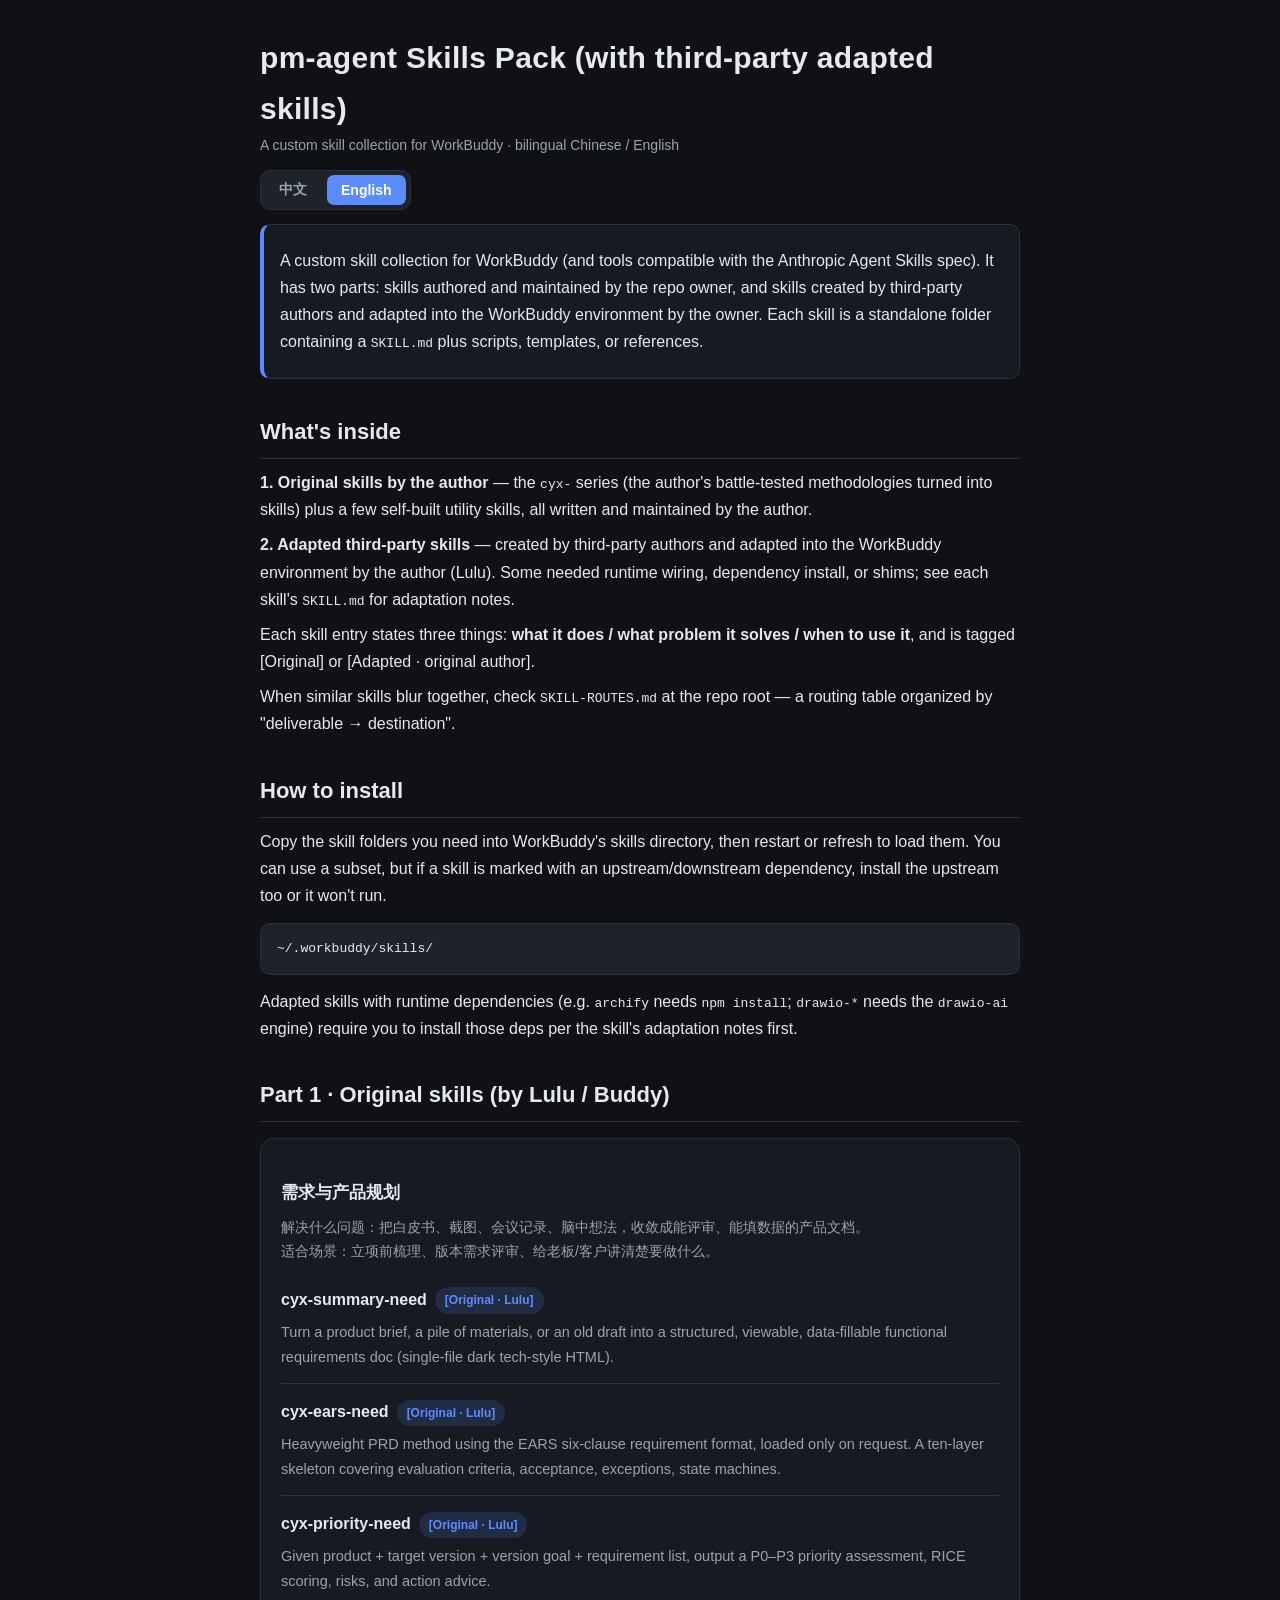
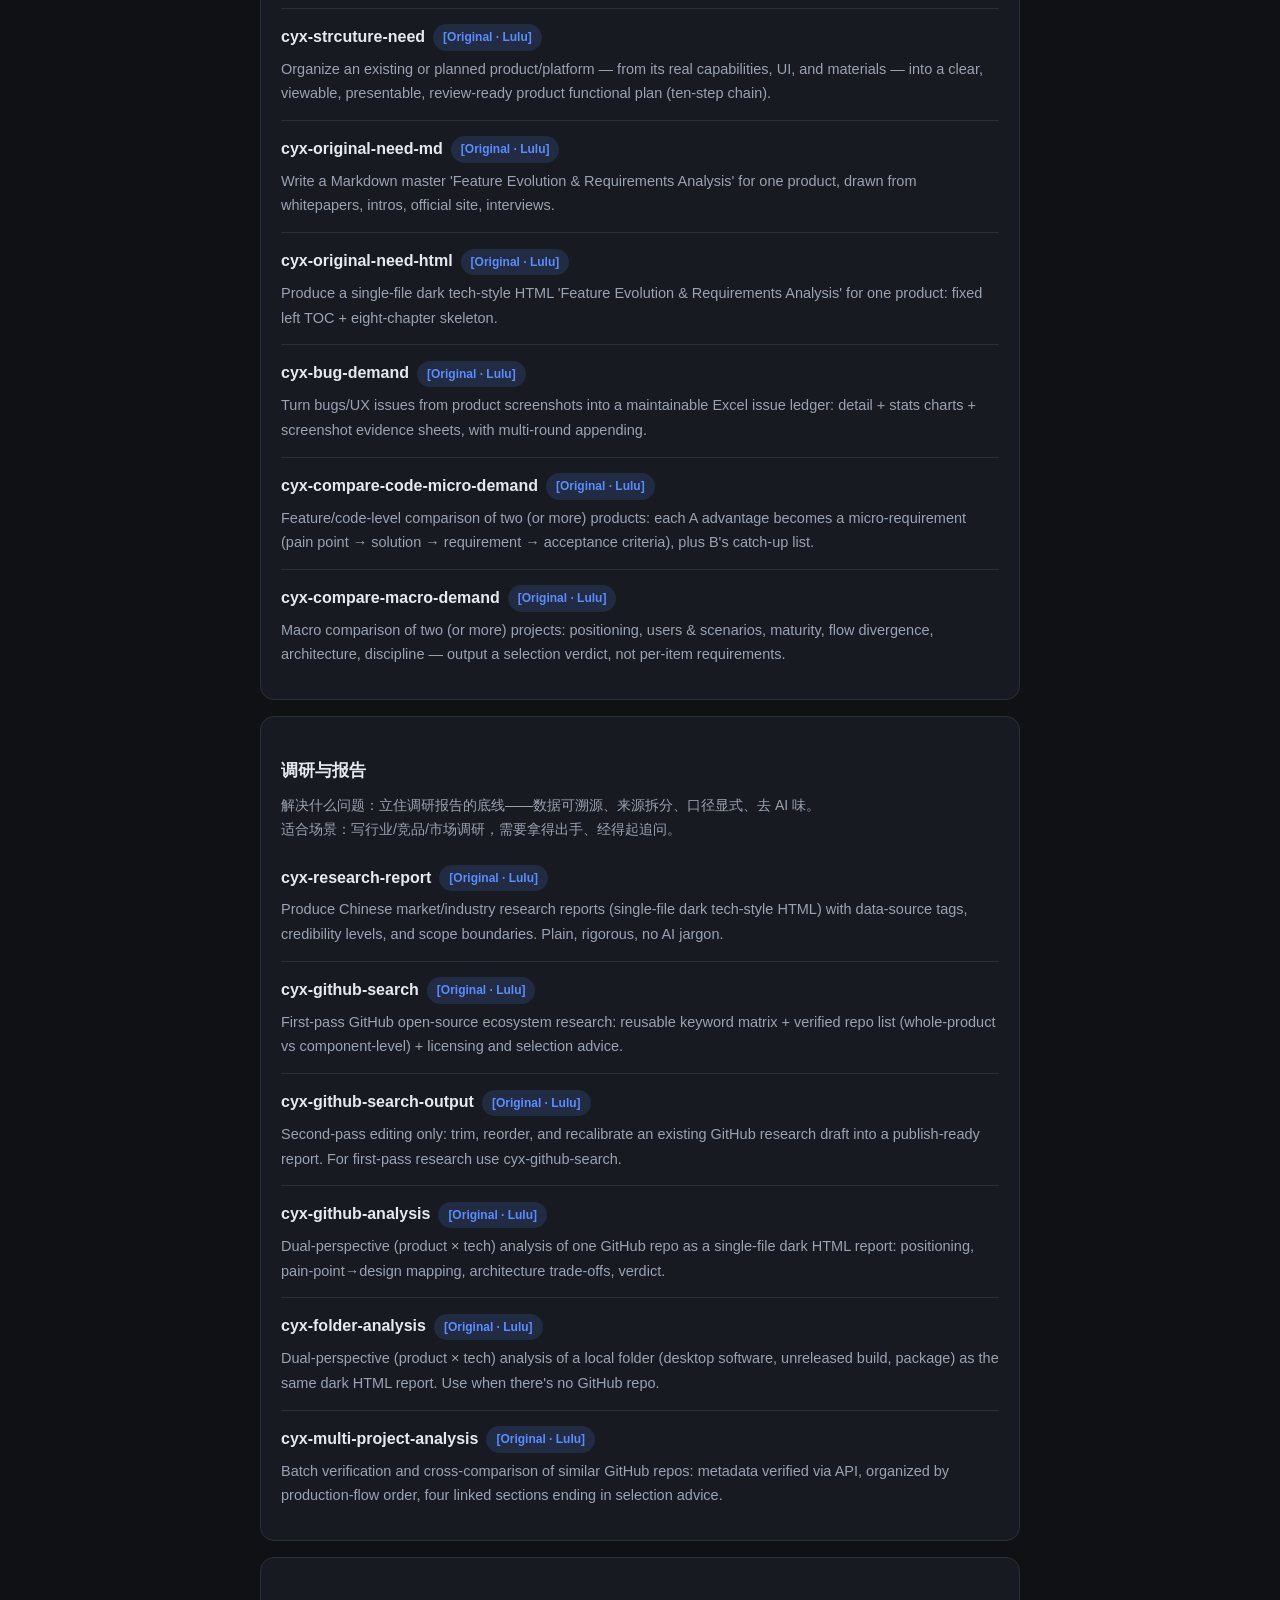
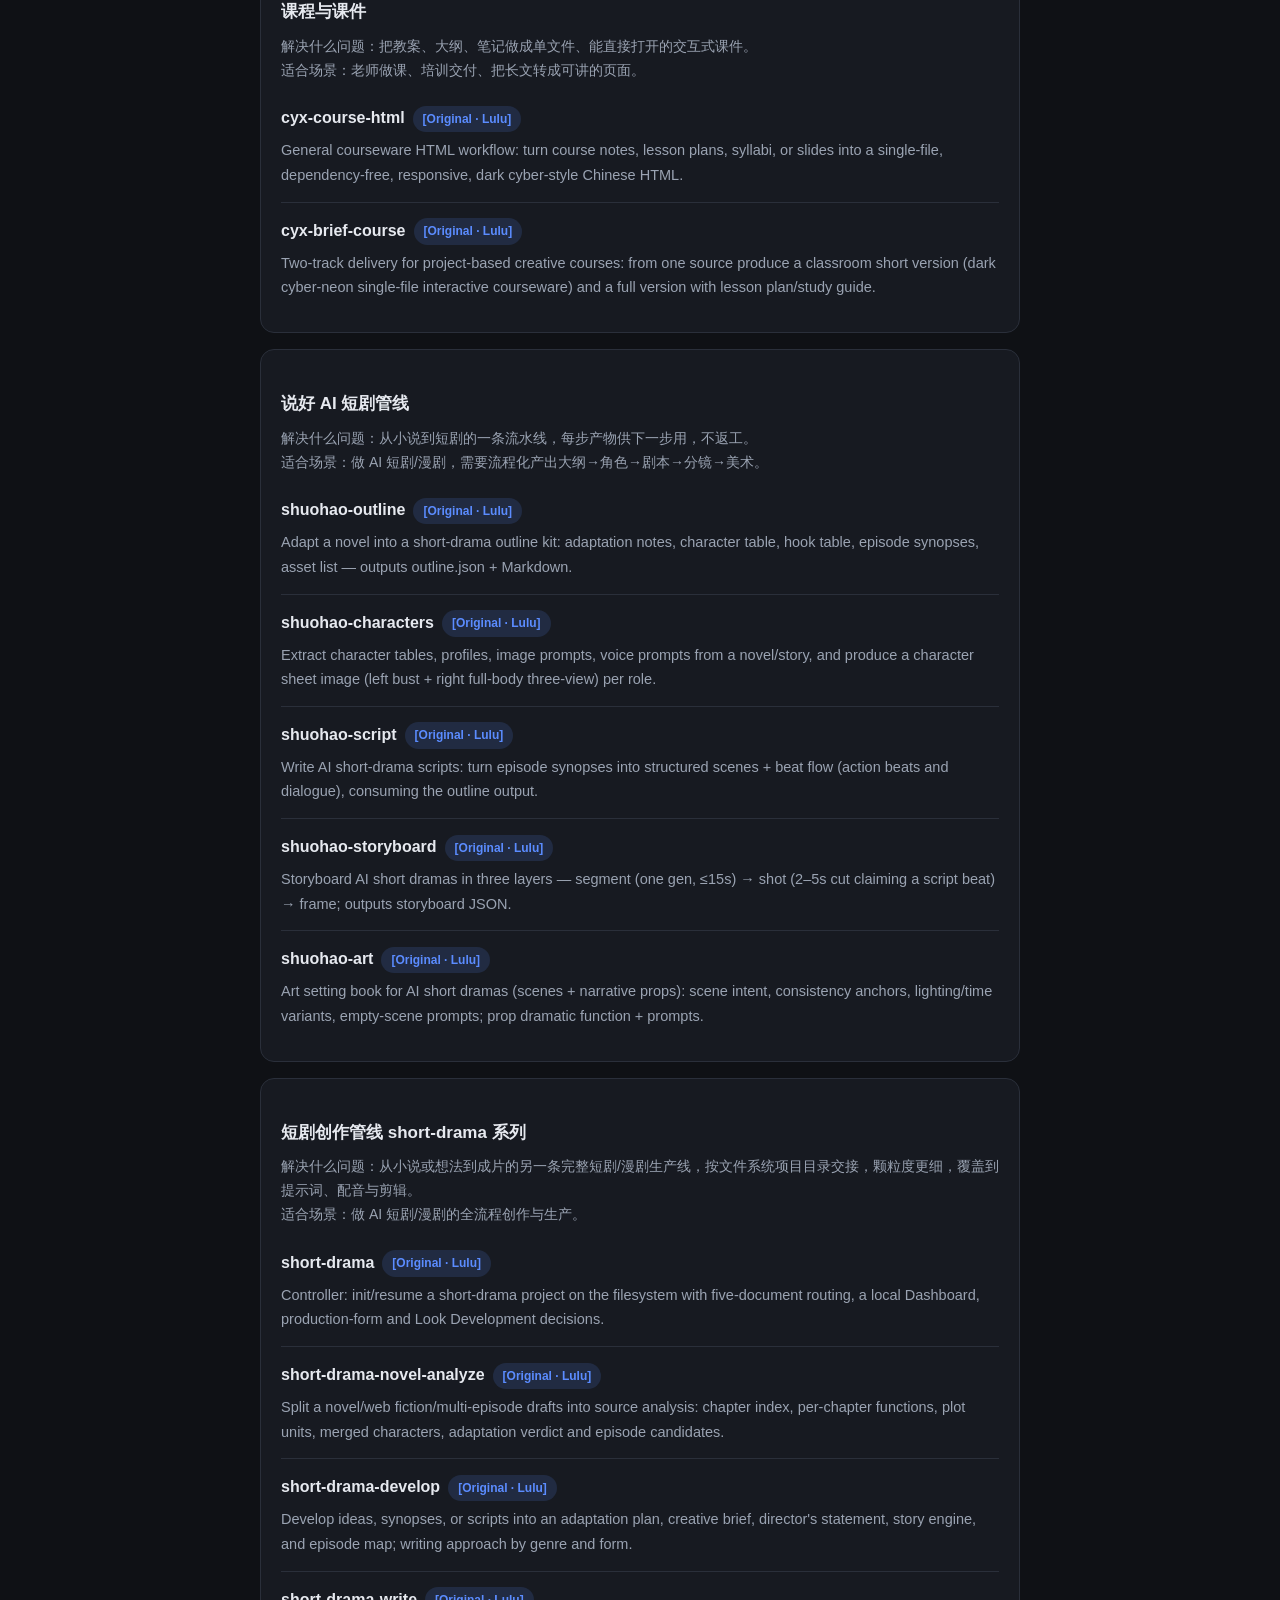
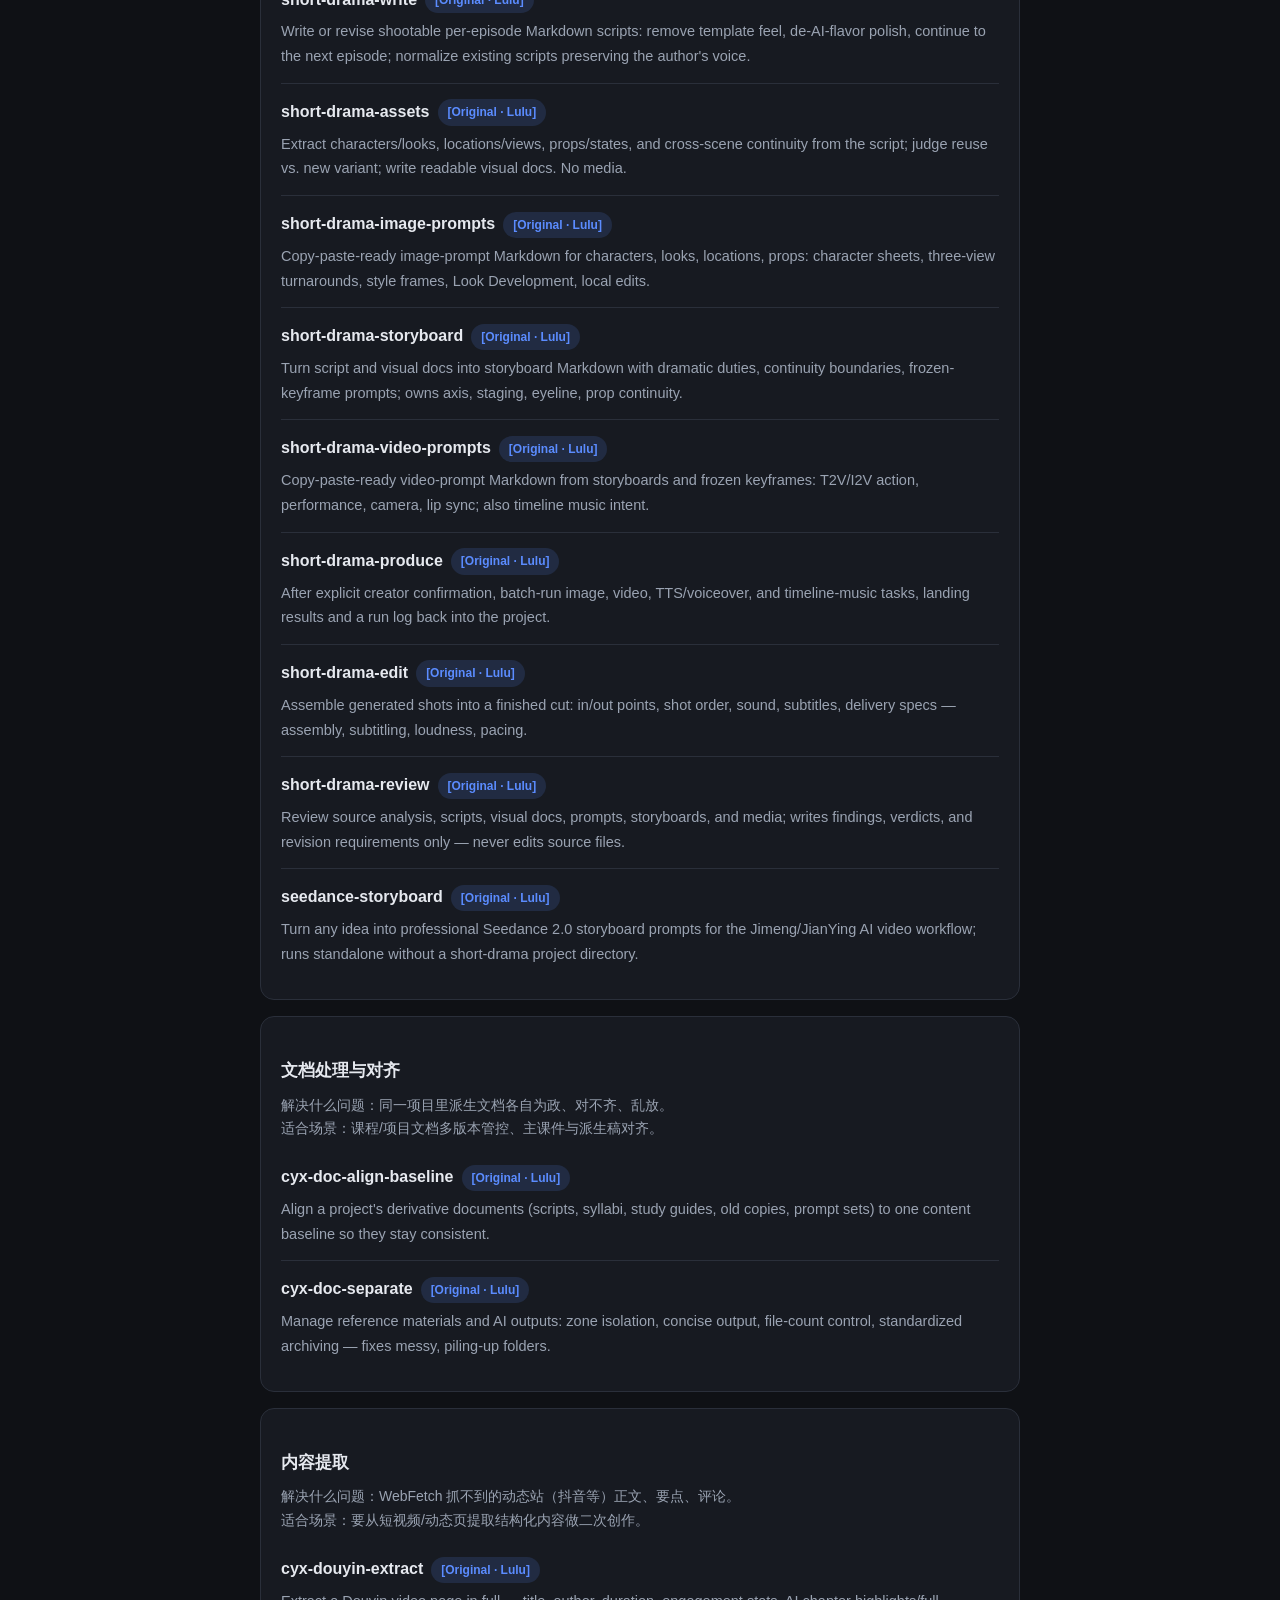
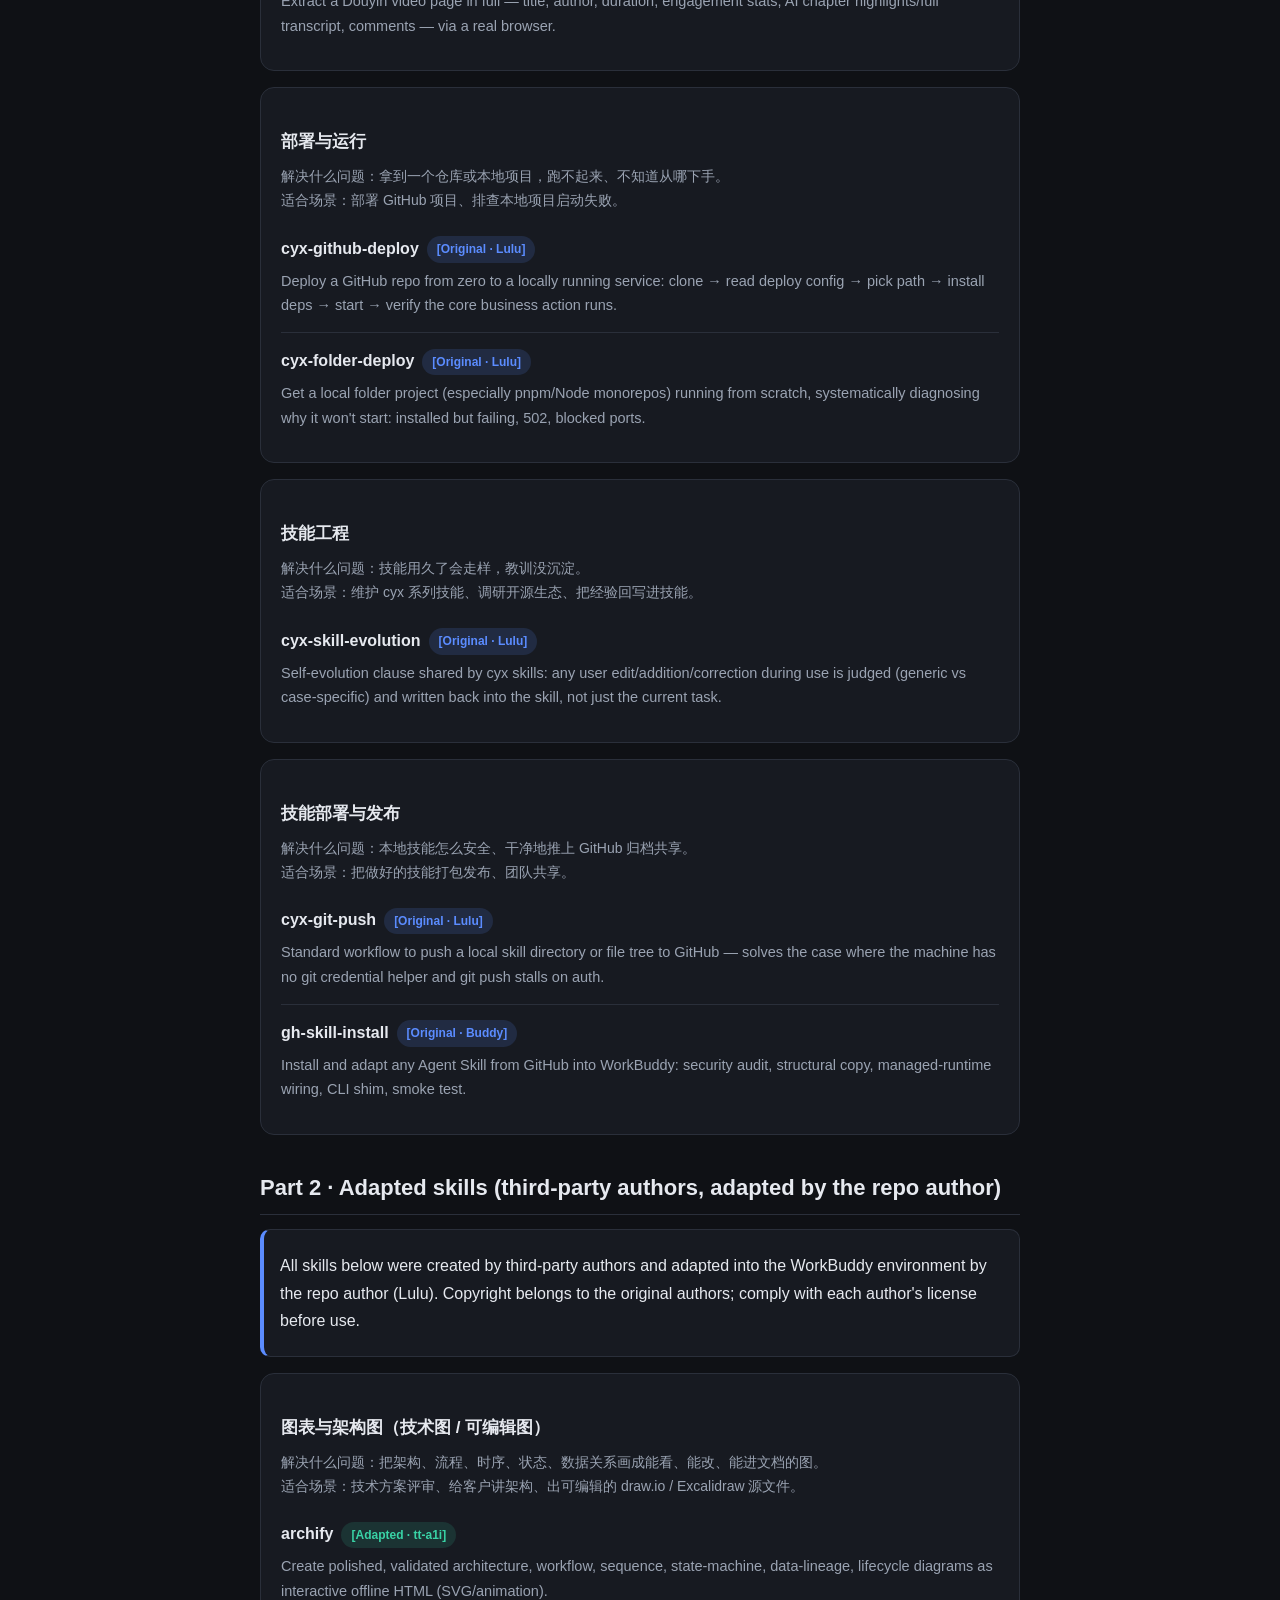
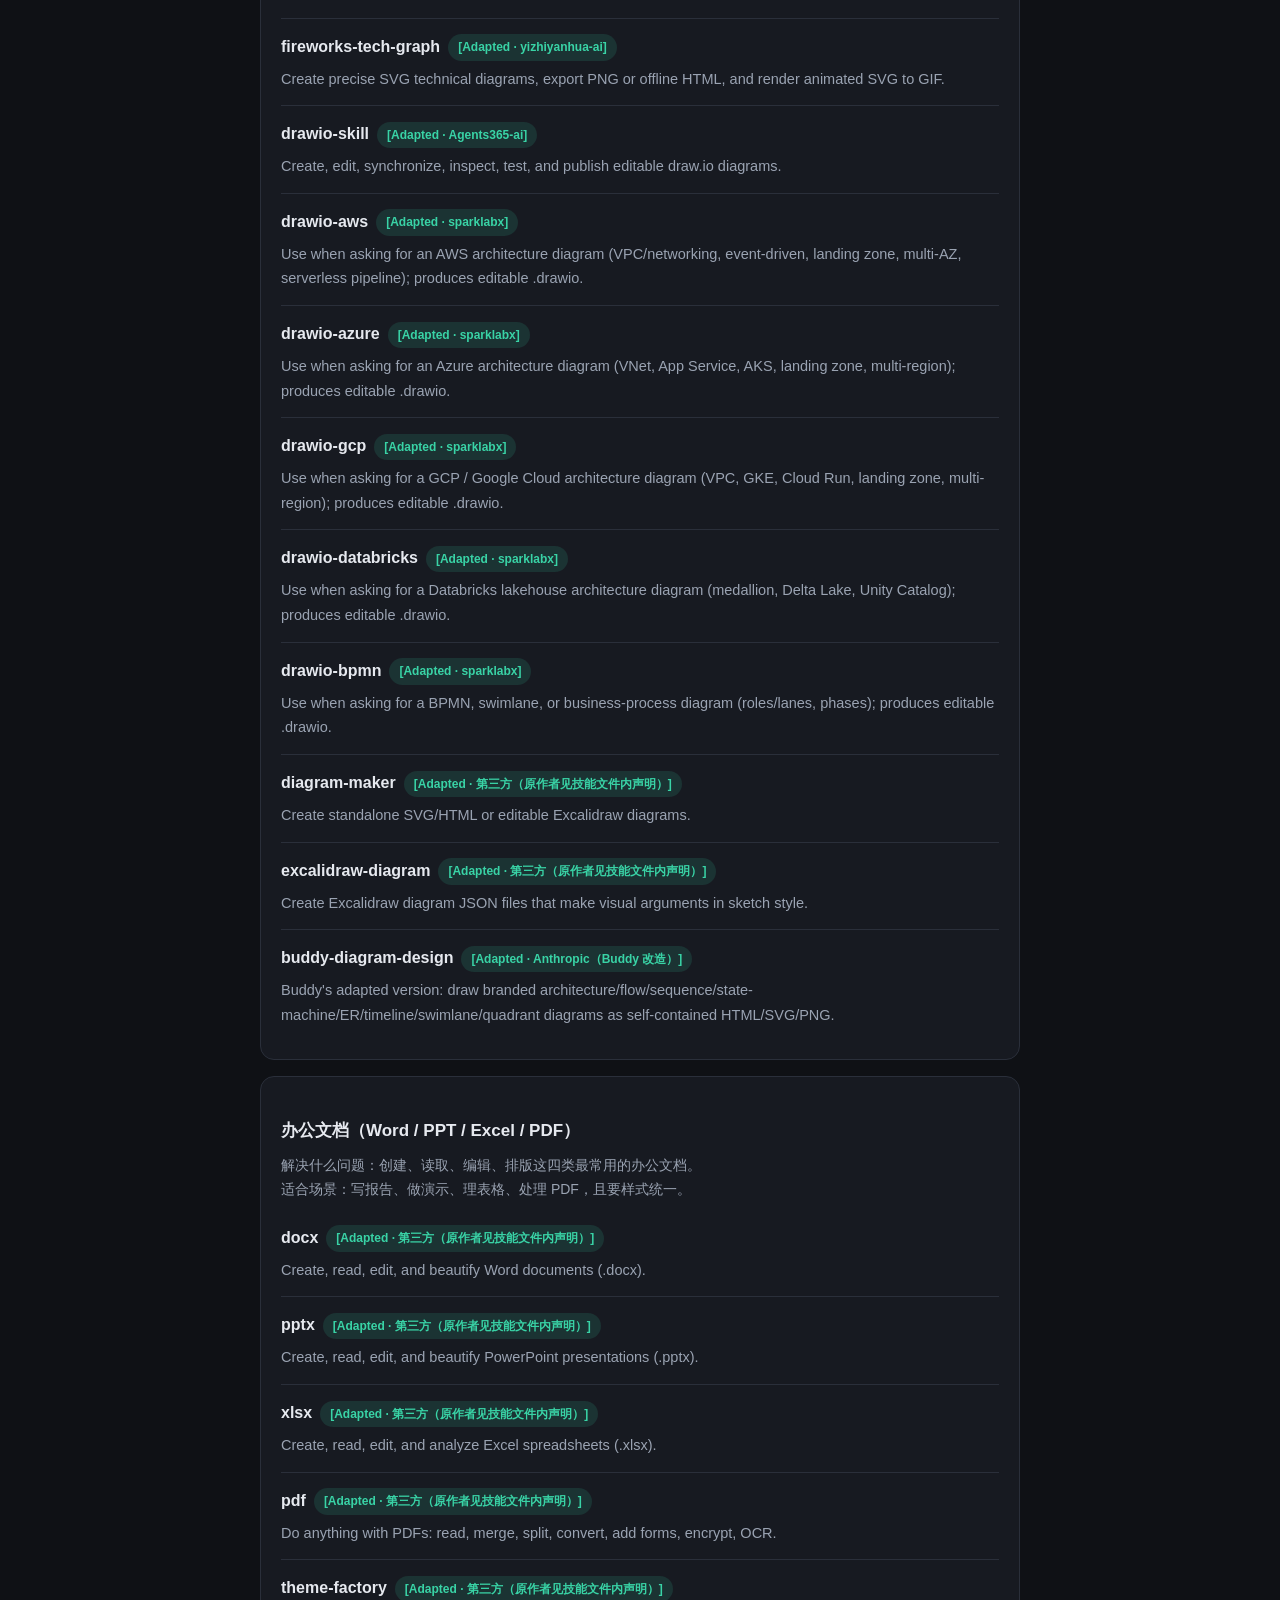
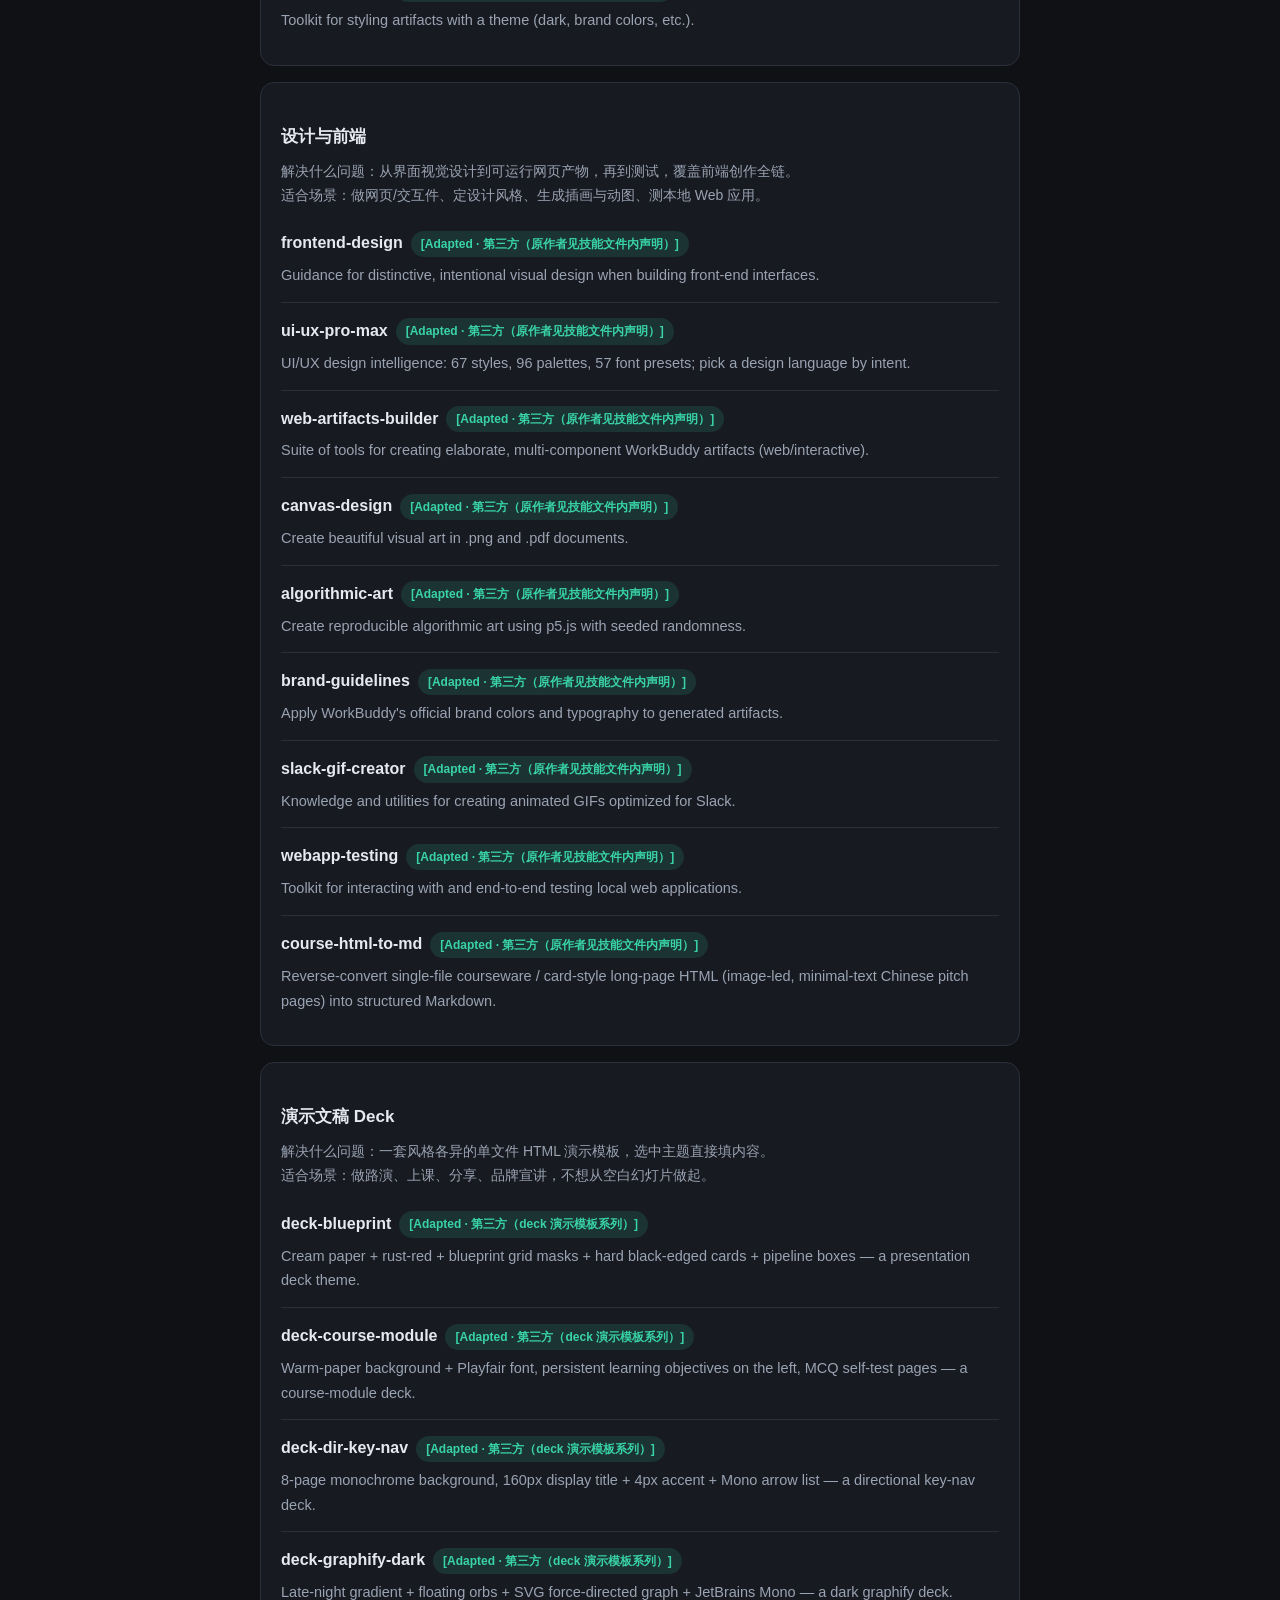
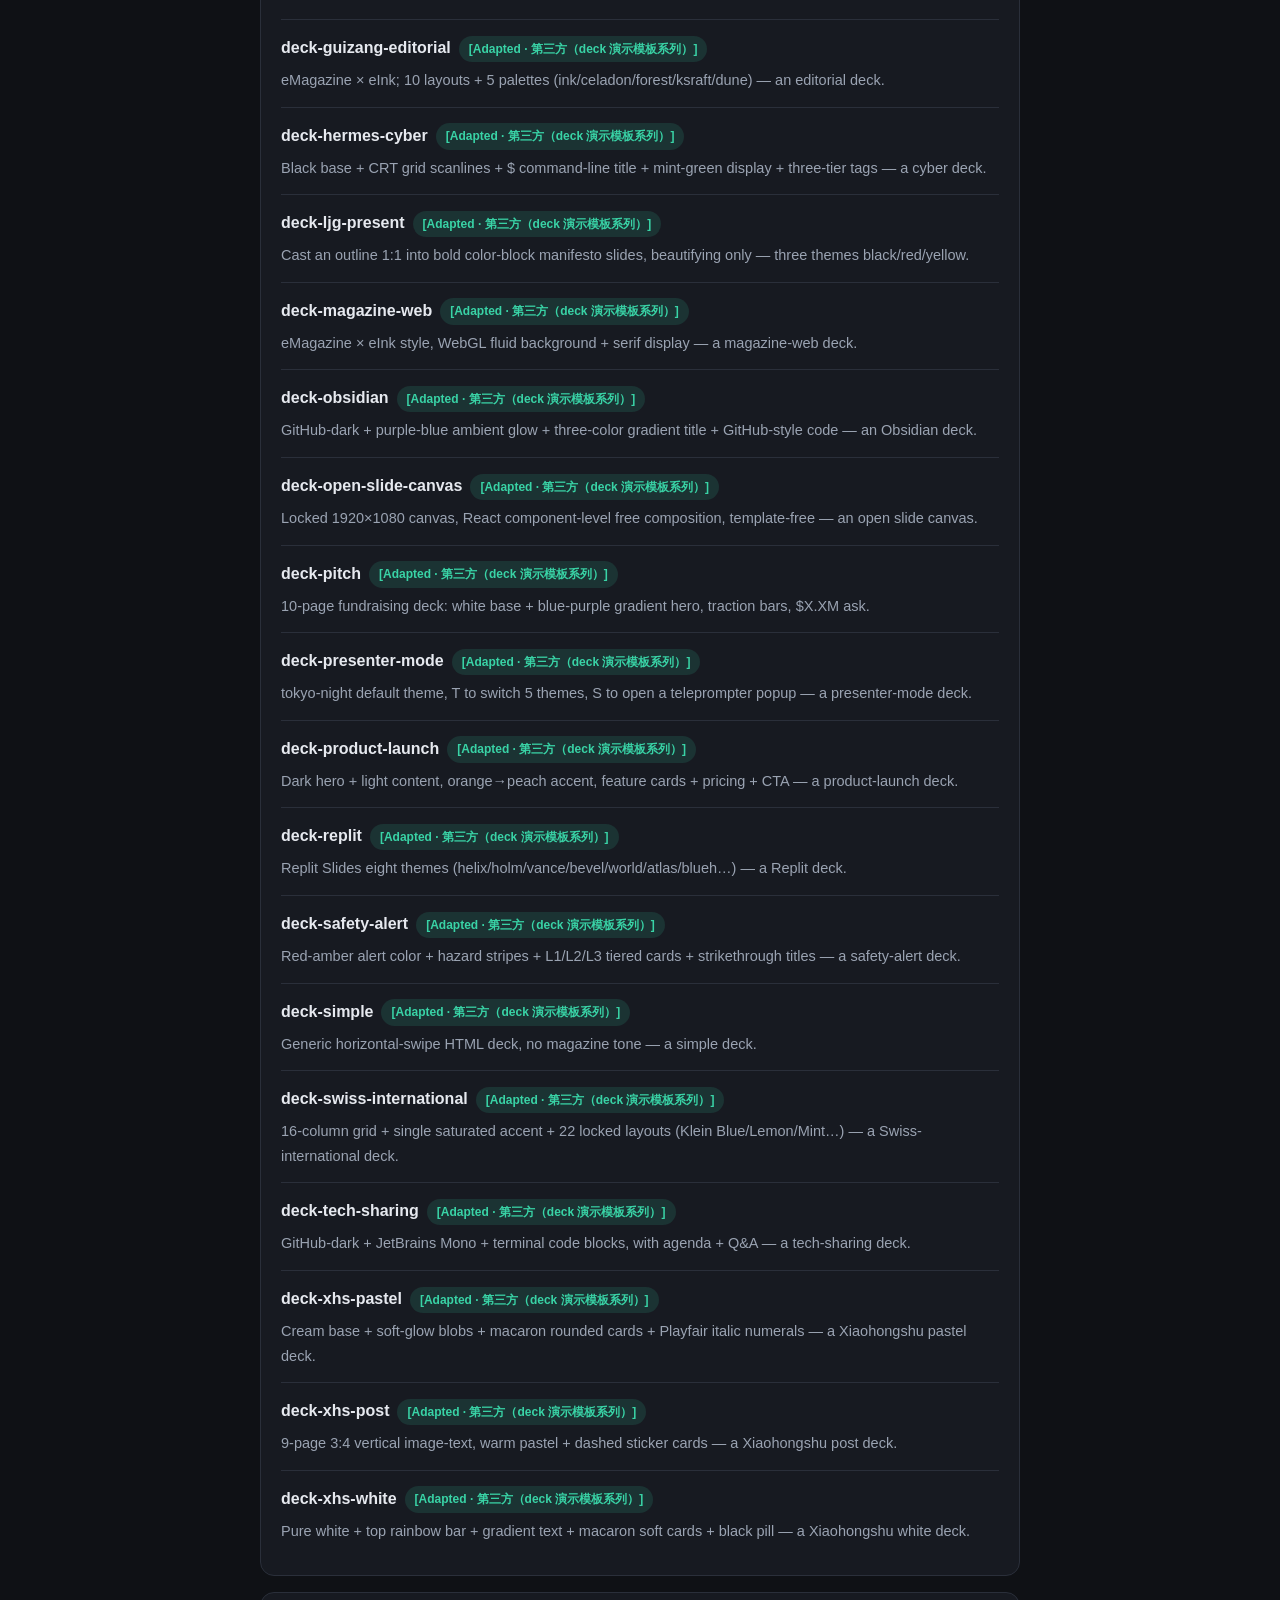
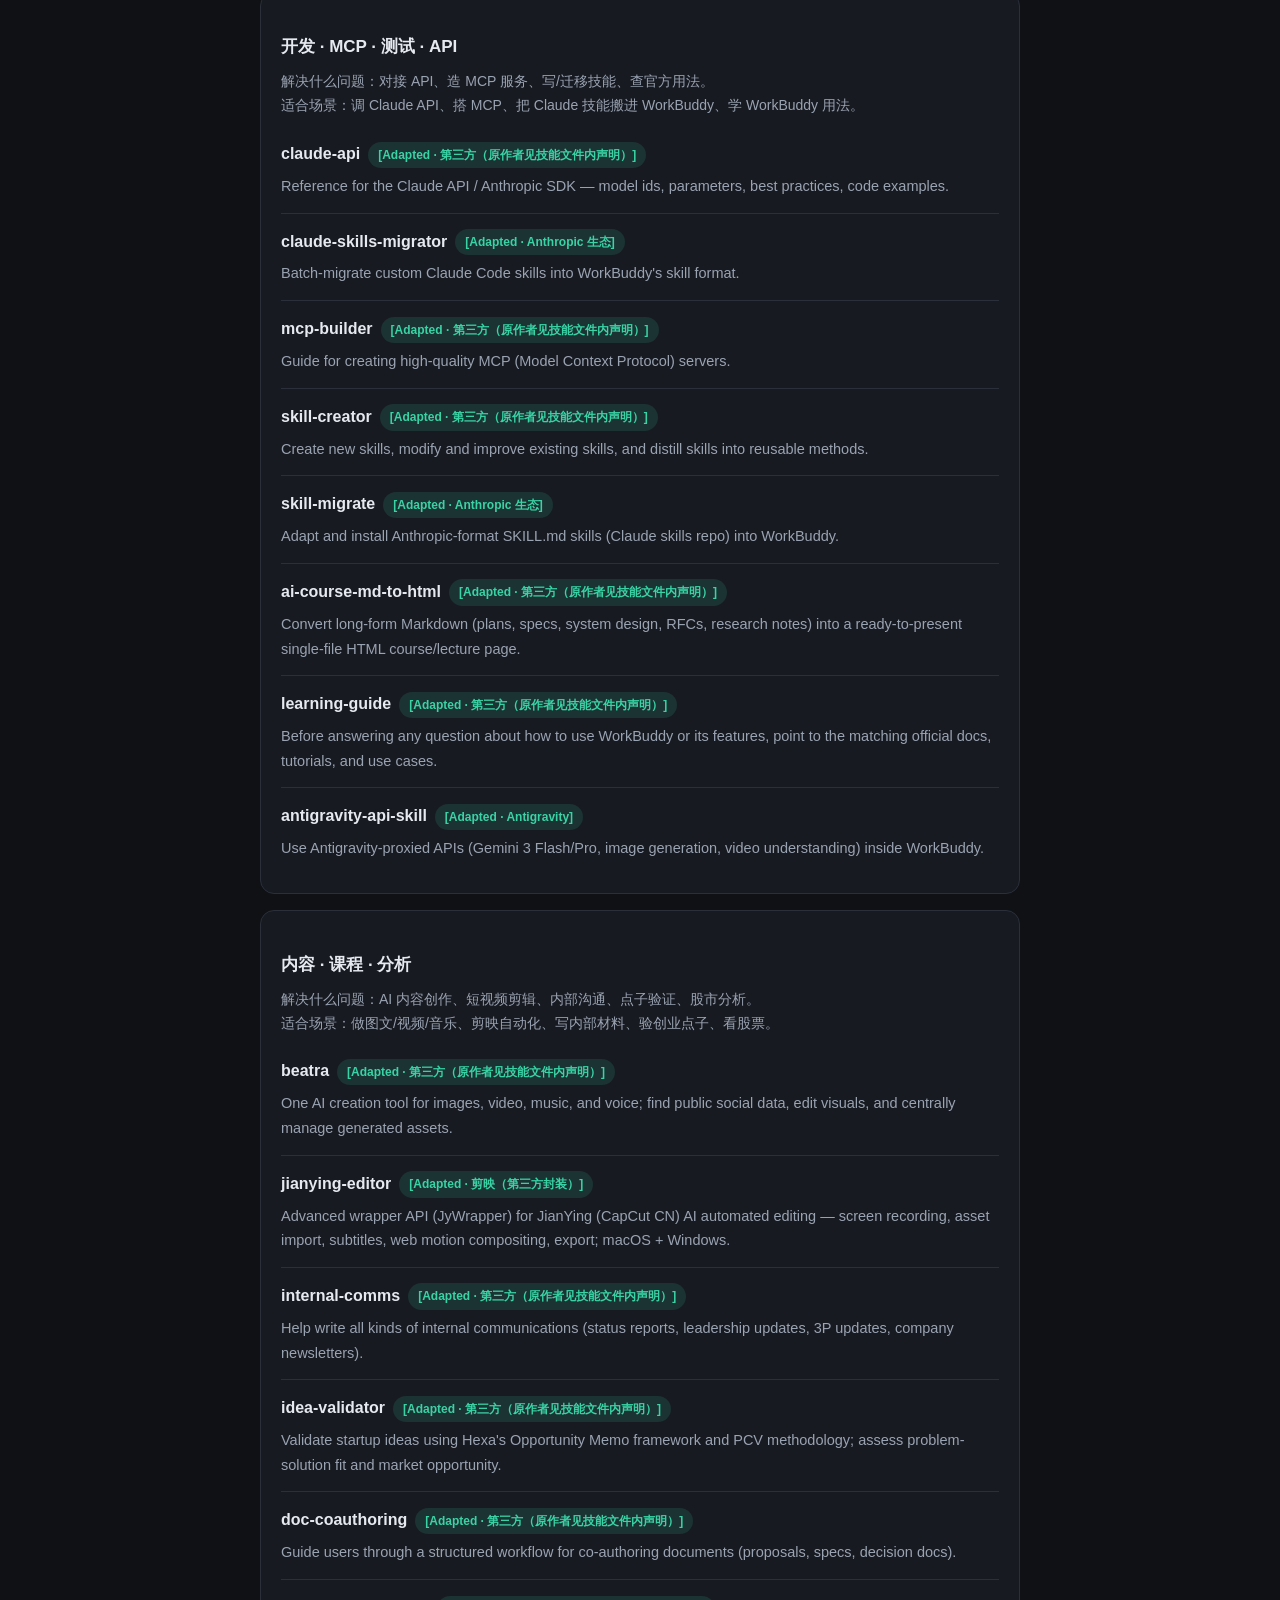
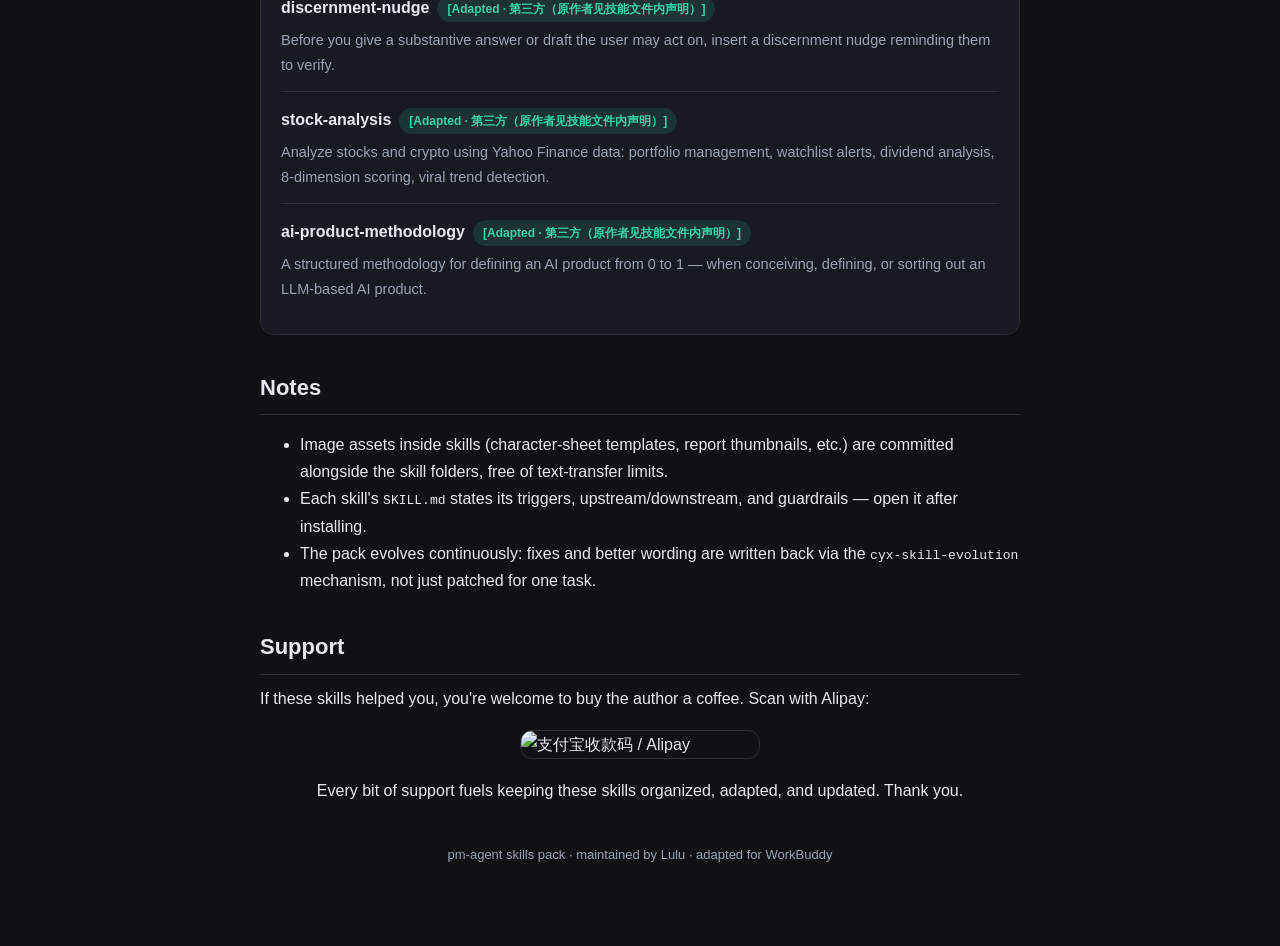
==== commit b535b13d: "Rename shuohao series: drop cyx- prefix (cyx-shuohao-* -> shuohao-*), update all cross-references in" ====
--- a/index.html
+++ b/index.html
@@ -1,590 +1,590 @@
-<!DOCTYPE html>
-<html lang="zh" class="lang-zh">
-<head><meta charset="utf-8"><meta name="viewport" content="width=device-width,initial-scale=1">
-<title>pm-agent 技能包 · Skills Pack</title>
-<style>
-:root{--bg:#0f1115;--panel:#171a21;--panel2:#1e222b;--border:#2a2f3a;--txt:#e6e9ef;--sub:#9aa3b2;--accent:#5b8cff;--accent2:#39d3a6;--chip:#222836;}
-html.light{--bg:#ffffff;--panel:#f6f7f9;--panel2:#eef0f4;--border:#d8dce4;--txt:#1a1d24;--sub:#5b6472;--accent:#2563eb;--accent2:#0f9d76;--chip:#e7ebf2;}
-*{box-sizing:border-box}
-body{margin:0;font-family:-apple-system,BlinkMacSystemFont,"Segoe UI",Roboto,"PingFang SC","Microsoft YaHei",sans-serif;background:var(--bg);color:var(--txt);line-height:1.7;}
-.wrap{max-width:840px;margin:0 auto;padding:32px 40px 80px;}
-header.top{display:flex;align-items:center;justify-content:space-between;flex-wrap:wrap;gap:12px;margin-bottom:8px;}
-h1{font-size:30px;margin:0;letter-spacing:.3px;}
-h2{font-size:22px;margin:34px 0 10px;padding-bottom:8px;border-bottom:1px solid var(--border);}
-h3{font-size:17px;margin:22px 0 6px;}
-p{margin:8px 0;color:var(--txt);}
-.sub{color:var(--sub);font-size:14px;}
-.langbtn{display:inline-flex;gap:6px;background:var(--panel2);border:1px solid var(--border);border-radius:10px;padding:4px;cursor:pointer;}
-.langbtn button{border:0;background:transparent;color:var(--sub);font-size:14px;padding:6px 14px;border-radius:7px;cursor:pointer;font-weight:600;}
-.langbtn button.on{background:var(--accent);color:#fff;}
-.note{background:var(--panel);border:1px solid var(--border);border-left:4px solid var(--accent);border-radius:10px;padding:14px 16px;margin:14px 0;}
-pre.code{background:var(--panel2);border:1px solid var(--border);border-radius:10px;padding:14px 16px;overflow:auto;font-size:13px;color:var(--txt);}
-.group{background:var(--panel);border:1px solid var(--border);border-radius:14px;padding:18px 20px;margin:16px 0;}
-.skill{border-top:1px solid var(--border);padding:14px 0;}
-.skill:first-of-type{border-top:0;}
-.skill .name{font-weight:700;font-size:16px;}
-.tag{display:inline-block;font-size:12px;padding:2px 9px;border-radius:999px;background:var(--chip);color:var(--sub);margin-left:8px;vertical-align:middle;border:1px solid var(--border);}
-.tag.orig{background:rgba(91,140,255,.15);color:var(--accent);border-color:transparent;}
-.tag.adapt{background:rgba(57,211,166,.13);color:var(--accent2);border-color:transparent;}
-.skill .desc{margin:6px 0 0;color:var(--sub);font-size:14.5px;}
-.qr{display:block;margin:18px auto;max-width:240px;width:240px;border-radius:12px;border:1px solid var(--border);}
-.center{text-align:center;}
-footer{margin-top:40px;color:var(--sub);font-size:13px;text-align:center;}
-a{color:var(--accent);}
-.lang-en .zh{display:none}
-.lang-zh .en{display:none}
-</style></head><body><div class="wrap">
-<header class="top">
-  <div>
-    <h1 class="zh">pm-agent 技能包（含第三方改造适配技能）</h1>
-    <h1 class="en">pm-agent Skills Pack (with third-party adapted skills)</h1>
-    <div class="sub zh">面向 WorkBuddy 的自定义技能集合 · 中文 / English 双语</div>
-    <div class="sub en">A custom skill collection for WorkBuddy · bilingual Chinese / English</div>
-  </div>
-  <div class="langbtn" id="langbtn">
-    <button data-lang="zh" class="on">中文</button>
-    <button data-lang="en">English</button>
-  </div>
-</header>
-<div class="note">
-  <p class="zh">这是一套面向 WorkBuddy（以及兼容 Anthropic Agent Skills 规范的工具）的自定义技能集合，分两部分：一是由作者自己沉淀的原创技能；二是第三方作者创作、由作者适配到 WorkBuddy 环境的技能。每个技能是一个独立目录，里面是 <code>SKILL.md</code> 加脚本、模板或参考文件。</p>
-  <p class="en">A custom skill collection for WorkBuddy (and tools compatible with the Anthropic Agent Skills spec). It has two parts: skills authored and maintained by the repo owner, and skills created by third-party authors and adapted into the WorkBuddy environment by the owner. Each skill is a standalone folder containing a <code>SKILL.md</code> plus scripts, templates, or references.</p>
-</div>
-<h2><span class="zh">这套包里有什么</span><span class="en">What's inside</span></h2>
-<p class="zh"><b>1. 作者原创技能</b>——<code>cyx-</code> 系列（作者把实际工作里反复打磨的方法论沉淀成技能）+ 少量自建工具技能。这些由作者自己写、自己维护。</p>
-<p class="en"><b>1. Original skills by the author</b> — the <code>cyx-</code> series (the author's battle-tested methodologies turned into skills) plus a few self-built utility skills, all written and maintained by the author.</p>
-<p class="zh"><b>2. 改造适配技能</b>——由第三方作者创作，由作者（Lulu）自行适配到 WorkBuddy 环境（部分做了运行时接线、依赖安装、shim 等改造，详见各技能 <code>SKILL.md</code> 内的适配说明）。</p>
-<p class="en"><b>2. Adapted third-party skills</b> — created by third-party authors and adapted into the WorkBuddy environment by the author (Lulu). Some needed runtime wiring, dependency install, or shims; see each skill's <code>SKILL.md</code> for adaptation notes.</p>
-<p class="zh">每个技能条目讲清三件事：<b>做什么 / 解决什么问题 / 适合场景</b>，并标注作者归属〔原创〕或〔改造适配 · 原作者〕。</p>
-<p class="en">Each skill entry states three things: <b>what it does / what problem it solves / when to use it</b>, and is tagged [Original] or [Adapted · original author].</p>
-<p class="zh">同系技能多、名字相近分不清走哪个时，查仓库根目录的 <code>SKILL-ROUTES.md</code>——按「产出物 → 落点」整理的路由表。</p>
-<p class="en">When similar skills blur together, check <code>SKILL-ROUTES.md</code> at the repo root — a routing table organized by "deliverable → destination".</p>
-<h2><span class="zh">怎么装</span><span class="en">How to install</span></h2>
-<p class="zh">把需要的技能目录整个复制到 WorkBuddy 的技能目录，重启或刷新即可识别。只用其中一部分也行，但凡是标注了「上游 / 下游」的，缺了上游产物下游就跑不起来，装的时候一并装上。</p>
-<p class="en">Copy the skill folders you need into WorkBuddy's skills directory, then restart or refresh to load them. You can use a subset, but if a skill is marked with an upstream/downstream dependency, install the upstream too or it won't run.</p>
-<pre class="code">~/.workbuddy/skills/</pre>
-<p class="zh">改造适配类技能如果带运行依赖（如 <code>archify</code> 需要 <code>npm install</code>、<code>drawio-*</code> 需要 <code>drawio-ai</code> 引擎），请按对应 <code>SKILL.md</code> 里的适配说明先把依赖装好。</p>
-<p class="en">Adapted skills with runtime dependencies (e.g. <code>archify</code> needs <code>npm install</code>; <code>drawio-*</code> needs the <code>drawio-ai</code> engine) require you to install those deps per the skill's adaptation notes first.</p>
-<h2 class="zh">一、作者原创技能（Lulu / Buddy 自建）</h2>
-<h2 class="en">Part 1 · Original skills (by Lulu / Buddy)</h2>
-<div class="group"><h3 class="zh">需求与产品规划</h3><h3 class="en">需求与产品规划</h3>
-<p class="zh sub">解决什么问题：把白皮书、截图、会议记录、脑中想法，收敛成能评审、能填数据的产品文档。<br>适合场景：立项前梳理、版本需求评审、给老板/客户讲清楚要做什么。</p>
-<p class="en sub">解决什么问题：把白皮书、截图、会议记录、脑中想法，收敛成能评审、能填数据的产品文档。<br>适合场景：立项前梳理、版本需求评审、给老板/客户讲清楚要做什么。</p>
-<div class="skill"><div class="name">cyx-summary-need<span class="tag orig zh">〔原创 · Lulu〕</span><span class="tag orig en">[Original · Lulu]</span></div>
-<p class="desc zh">把一份产品资料 / 一堆素材 / 一份旧稿，整理成结构化、可直看、可填数据的功能需求文档（单文件暗色科技风 HTML）。</p>
-<p class="desc en">Turn a product brief, a pile of materials, or an old draft into a structured, viewable, data-fillable functional requirements doc (single-file dark tech-style HTML).</p>
-</div>
-<div class="skill"><div class="name">cyx-ears-need<span class="tag orig zh">〔原创 · Lulu〕</span><span class="tag orig en">[Original · Lulu]</span></div>
-<p class="desc zh">按 EARS 六段式写需求条目的重型 PRD 章法，只在用户点名时加载。核心是十层骨架：评价准则、验收、异常、状态机等。</p>
-<p class="desc en">Heavyweight PRD method using the EARS six-clause requirement format, loaded only on request. A ten-layer skeleton covering evaluation criteria, acceptance, exceptions, state machines.</p>
-</div>
-<div class="skill"><div class="name">cyx-priority-need<span class="tag orig zh">〔原创 · Lulu〕</span><span class="tag orig en">[Original · Lulu]</span></div>
-<p class="desc zh">输入产品名 + 目标版本 + 版本业务目标 + 需求清单，输出 P0–P3 优先级评估、RICE 打分、风险与行动建议。</p>
-<p class="desc en">Given product + target version + version goal + requirement list, output a P0–P3 priority assessment, RICE scoring, risks, and action advice.</p>
-</div>
-<div class="skill"><div class="name">cyx-strcuture-need<span class="tag orig zh">〔原创 · Lulu〕</span><span class="tag orig en">[Original · Lulu]</span></div>
-<p class="desc zh">把一份已存在或规划中的产品/平台，基于其真实能力、界面与材料，组织成清晰、可直看、可讲、可立项评审的产品功能规划（十步链）。</p>
-<p class="desc en">Organize an existing or planned product/platform — from its real capabilities, UI, and materials — into a clear, viewable, presentable, review-ready product functional plan (ten-step chain).</p>
-</div>
-<div class="skill"><div class="name">cyx-original-need-md<span class="tag orig zh">〔原创 · Lulu〕</span><span class="tag orig en">[Original · Lulu]</span></div>
-<p class="desc zh">为单个产品写一份《功能演进与需求分析》Markdown 主文档：从白皮书、业务介绍、官网、访谈等原始材料梳理演进路线与需求。</p>
-<p class="desc en">Write a Markdown master 'Feature Evolution &amp; Requirements Analysis' for one product, drawn from whitepapers, intros, official site, interviews.</p>
-</div>
-<div class="skill"><div class="name">cyx-original-need-html<span class="tag orig zh">〔原创 · Lulu〕</span><span class="tag orig en">[Original · Lulu]</span></div>
-<p class="desc zh">为单个产品产出《功能演进与需求分析》单文件暗色科技风 HTML：左侧固定目录 + 八章骨架（演进路线、能力地图、需求清单）。</p>
-<p class="desc en">Produce a single-file dark tech-style HTML 'Feature Evolution &amp; Requirements Analysis' for one product: fixed left TOC + eight-chapter skeleton.</p>
-</div>
-<div class="skill"><div class="name">cyx-bug-demand<span class="tag orig zh">〔原创 · Lulu〕</span><span class="tag orig en">[Original · Lulu]</span></div>
-<p class="desc zh">把产品界面截图里的 bug / 体验问题整理成可持续迭代维护的 Excel 问题台账：问题明细 + 统计图表 + 截图证据三工作表，支持多轮追加排序。</p>
-<p class="desc en">Turn bugs/UX issues from product screenshots into a maintainable Excel issue ledger: detail + stats charts + screenshot evidence sheets, with multi-round appending.</p>
-</div>
-<div class="skill"><div class="name">cyx-compare-code-micro-demand<span class="tag orig zh">〔原创 · Lulu〕</span><span class="tag orig en">[Original · Lulu]</span></div>
-<p class="desc zh">两个（或多个）产品的功能级 / 代码级横向对比：A 的每项优势写成「现状痛点 → 方案 → 可执行需求点 → 可勾选验收标准」的微需求，附 B 的反超清单。</p>
-<p class="desc en">Feature/code-level comparison of two (or more) products: each A advantage becomes a micro-requirement (pain point → solution → requirement → acceptance criteria), plus B's catch-up list.</p>
-</div>
-<div class="skill"><div class="name">cyx-compare-macro-demand<span class="tag orig zh">〔原创 · Lulu〕</span><span class="tag orig en">[Original · Lulu]</span></div>
-<p class="desc zh">两个（或多个）项目的宏观横向对比：定位、用户人群与场景、能力成熟度、主流程分歧、架构、工程纪律，落点是选型建议，不拆到单条需求。</p>
-<p class="desc en">Macro comparison of two (or more) projects: positioning, users &amp; scenarios, maturity, flow divergence, architecture, discipline — output a selection verdict, not per-item requirements.</p>
-</div>
-</div>
-<div class="group"><h3 class="zh">调研与报告</h3><h3 class="en">调研与报告</h3>
-<p class="zh sub">解决什么问题：立住调研报告的底线——数据可溯源、来源拆分、口径显式、去 AI 味。<br>适合场景：写行业/竞品/市场调研，需要拿得出手、经得起追问。</p>
-<p class="en sub">解决什么问题：立住调研报告的底线——数据可溯源、来源拆分、口径显式、去 AI 味。<br>适合场景：写行业/竞品/市场调研，需要拿得出手、经得起追问。</p>
-<div class="skill"><div class="name">cyx-research-report<span class="tag orig zh">〔原创 · Lulu〕</span><span class="tag orig en">[Original · Lulu]</span></div>
-<p class="desc zh">产出带数据来源标注、可信级标签、口径边界的中文市场/行业调研报告（单文件暗色科技风 HTML）。语言去 AI 味、通俗、严谨。</p>
-<p class="desc en">Produce Chinese market/industry research reports (single-file dark tech-style HTML) with data-source tags, credibility levels, and scope boundaries. Plain, rigorous, no AI jargon.</p>
-</div>
-<div class="skill"><div class="name">cyx-github-search<span class="tag orig zh">〔原创 · Lulu〕</span><span class="tag orig en">[Original · Lulu]</span></div>
-<p class="desc zh">首次对某类产品做 GitHub 开源生态调研：产出可复用的关键词矩阵 + 真实仓库清单（区分整站/产品级参考与组件级复用）+ 授权与选型建议。</p>
-<p class="desc en">First-pass GitHub open-source ecosystem research: reusable keyword matrix + verified repo list (whole-product vs component-level) + licensing and selection advice.</p>
-</div>
-<div class="skill"><div class="name">cyx-github-search-output<span class="tag orig zh">〔原创 · Lulu〕</span><span class="tag orig en">[Original · Lulu]</span></div>
-<p class="desc zh">仅用于二次编辑：把已有的 GitHub 开源调研草稿精简、重排、修正口径，整理成可直接对外发布的干净报告。首次调研走 cyx-github-search。</p>
-<p class="desc en">Second-pass editing only: trim, reorder, and recalibrate an existing GitHub research draft into a publish-ready report. For first-pass research use cyx-github-search.</p>
-</div>
-<div class="skill"><div class="name">cyx-github-analysis<span class="tag orig zh">〔原创 · Lulu〕</span><span class="tag orig en">[Original · Lulu]</span></div>
-<p class="desc zh">对一个 GitHub 开源项目做「产品 × 技术」双视角分析，产出单文件暗色 HTML 报告：核心定位、痛点→设计映射、架构与取舍、综合判断。</p>
-<p class="desc en">Dual-perspective (product × tech) analysis of one GitHub repo as a single-file dark HTML report: positioning, pain-point→design mapping, architecture trade-offs, verdict.</p>
-</div>
-<div class="skill"><div class="name">cyx-folder-analysis<span class="tag orig zh">〔原创 · Lulu〕</span><span class="tag orig en">[Original · Lulu]</span></div>
-<p class="desc zh">对一个本地文件夹（桌面软件、未上线工程、分发包）做「产品 × 技术」双视角分析，产出同款单文件暗色 HTML 报告。没有 GitHub 仓库时用它。</p>
-<p class="desc en">Dual-perspective (product × tech) analysis of a local folder (desktop software, unreleased build, package) as the same dark HTML report. Use when there's no GitHub repo.</p>
-</div>
-<div class="skill"><div class="name">cyx-multi-project-analysis<span class="tag orig zh">〔原创 · Lulu〕</span><span class="tag orig en">[Original · Lulu]</span></div>
-<p class="desc zh">对一批同类 GitHub 仓库做批量核验与横向盘点：元数据逐一经 API 核实，按制作流程先后组织，四节联动产出选型建议。</p>
-<p class="desc en">Batch verification and cross-comparison of similar GitHub repos: metadata verified via API, organized by production-flow order, four linked sections ending in selection advice.</p>
-</div>
-</div>
-<div class="group"><h3 class="zh">课程与课件</h3><h3 class="en">课程与课件</h3>
-<p class="zh sub">解决什么问题：把教案、大纲、笔记做成单文件、能直接打开的交互式课件。<br>适合场景：老师做课、培训交付、把长文转成可讲的页面。</p>
-<p class="en sub">解决什么问题：把教案、大纲、笔记做成单文件、能直接打开的交互式课件。<br>适合场景：老师做课、培训交付、把长文转成可讲的页面。</p>
-<div class="skill"><div class="name">cyx-course-html<span class="tag orig zh">〔原创 · Lulu〕</span><span class="tag orig en">[Original · Lulu]</span></div>
-<p class="desc zh">通用课堂课件 HTML 制作流程：把课程笔记、教案、大纲或既有课件，做成单文件、无依赖、中文、响应式、赛博暗色风的交互式 HTML。</p>
-<p class="desc en">General courseware HTML workflow: turn course notes, lesson plans, syllabi, or slides into a single-file, dependency-free, responsive, dark cyber-style Chinese HTML.</p>
-</div>
-<div class="skill"><div class="name">cyx-brief-course<span class="tag orig zh">〔原创 · Lulu〕</span><span class="tag orig en">[Original · Lulu]</span></div>
-<p class="desc zh">项目式创作课的双轨交付：同一门课同时产出——课堂简版（暗色赛博霓虹单文件交互课件）+ 全时长版（含学案/讲义）。</p>
-<p class="desc en">Two-track delivery for project-based creative courses: from one source produce a classroom short version (dark cyber-neon single-file interactive courseware) and a full version with lesson plan/study guide.</p>
-</div>
-</div>
-<div class="group"><h3 class="zh">说好 AI 短剧管线</h3><h3 class="en">说好 AI 短剧管线</h3>
-<p class="zh sub">解决什么问题：从小说到短剧的一条流水线，每步产物供下一步用，不返工。<br>适合场景：做 AI 短剧/漫剧，需要流程化产出大纲→角色→剧本→分镜→美术。</p>
-<p class="en sub">解决什么问题：从小说到短剧的一条流水线，每步产物供下一步用，不返工。<br>适合场景：做 AI 短剧/漫剧，需要流程化产出大纲→角色→剧本→分镜→美术。</p>
-<div class="skill"><div class="name">cyx-shuohao-outline<span class="tag orig zh">〔原创 · Lulu〕</span><span class="tag orig en">[Original · Lulu]</span></div>
-<p class="desc zh">把一本小说改编成短剧大纲五件套：改编说明、人物表、爽点表、分集梗概、资产清单，产出 outline.json + Markdown。</p>
-<p class="desc en">Adapt a novel into a short-drama outline kit: adaptation notes, character table, hook table, episode synopses, asset list — outputs outline.json + Markdown.</p>
-</div>
-<div class="skill"><div class="name">cyx-shuohao-characters<span class="tag orig zh">〔原创 · Lulu〕</span><span class="tag orig en">[Original · Lulu]</span></div>
-<p class="desc zh">从小说/短故事拆出角色表、人物画像、形象提示词、音色提示词，并给每个角色出设定图（左半身像 + 右全身三视图）。</p>
-<p class="desc en">Extract character tables, profiles, image prompts, voice prompts from a novel/story, and produce a character sheet image (left bust + right full-body three-view) per role.</p>
-</div>
-<div class="skill"><div class="name">cyx-shuohao-script<span class="tag orig zh">〔原创 · Lulu〕</span><span class="tag orig en">[Original · Lulu]</span></div>
-<p class="desc zh">给 AI 短剧写剧本：把大纲的分集梗概落成结构化的场次 + 节拍流（动作节拍与台词），认领上一环的产物。</p>
-<p class="desc en">Write AI short-drama scripts: turn episode synopses into structured scenes + beat flow (action beats and dialogue), consuming the outline output.</p>
-</div>
-<div class="skill"><div class="name">cyx-shuohao-storyboard<span class="tag orig zh">〔原创 · Lulu〕</span><span class="tag orig en">[Original · Lulu]</span></div>
-<p class="desc zh">给 AI 短剧出分镜：三层结构——段（一次生成≤15 秒）→ 分镜（2–5 秒剪切，认领剧本节拍）→ 帧，产出分镜 JSON。</p>
-<p class="desc en">Storyboard AI short dramas in three layers — segment (one gen, ≤15s) → shot (2–5s cut claiming a script beat) → frame; outputs storyboard JSON.</p>
-</div>
-<div class="skill"><div class="name">cyx-shuohao-art<span class="tag orig zh">〔原创 · Lulu〕</span><span class="tag orig en">[Original · Lulu]</span></div>
-<p class="desc zh">给 AI 短剧出美术设定集（场景 + 叙事道具）：场景的设计意图、一致性锚点、光照时段变体、空景提示词；道具的戏剧功能与提示词。</p>
-<p class="desc en">Art setting book for AI short dramas (scenes + narrative props): scene intent, consistency anchors, lighting/time variants, empty-scene prompts; prop dramatic function + prompts.</p>
-</div>
-</div>
-<div class="group"><h3 class="zh">短剧创作管线 short-drama 系列</h3><h3 class="en">短剧创作管线 short-drama 系列</h3>
-<p class="zh sub">解决什么问题：从小说或想法到成片的另一条完整短剧/漫剧生产线，按文件系统项目目录交接，颗粒度更细，覆盖到提示词、配音与剪辑。<br>适合场景：做 AI 短剧/漫剧的全流程创作与生产。</p>
-<p class="en sub">解决什么问题：从小说或想法到成片的另一条完整短剧/漫剧生产线，按文件系统项目目录交接，颗粒度更细，覆盖到提示词、配音与剪辑。<br>适合场景：做 AI 短剧/漫剧的全流程创作与生产。</p>
-<div class="skill"><div class="name">short-drama<span class="tag orig zh">〔原创 · Lulu〕</span><span class="tag orig en">[Original · Lulu]</span></div>
-<p class="desc zh">总控：基于文件系统初始化和继续短剧/漫剧项目，提供五文档路由、本地 Dashboard、制作形态与 Look Development 决策。</p>
-<p class="desc en">Controller: init/resume a short-drama project on the filesystem with five-document routing, a local Dashboard, production-form and Look Development decisions.</p>
-</div>
-<div class="skill"><div class="name">short-drama-novel-analyze<span class="tag orig zh">〔原创 · Lulu〕</span><span class="tag orig en">[Original · Lulu]</span></div>
-<p class="desc zh">把长篇小说、连载网文或多集散稿拆成原著分析：章节索引、逐章功能、剧情单元与节奏、人物归并，给出改编价值判定与分集候选。</p>
-<p class="desc en">Split a novel/web fiction/multi-episode drafts into source analysis: chapter index, per-chapter functions, plot units, merged characters, adaptation verdict and episode candidates.</p>
-</div>
-<div class="skill"><div class="name">short-drama-develop<span class="tag orig zh">〔原创 · Lulu〕</span><span class="tag orig en">[Original · Lulu]</span></div>
-<p class="desc zh">把想法、梗概或多集剧本发展成改编方案、创作简报、导演阐述、故事引擎与分集地图，按题材与制作形态选写法。</p>
-<p class="desc en">Develop ideas, synopses, or scripts into an adaptation plan, creative brief, director's statement, story engine, and episode map; writing approach by genre and form.</p>
-</div>
-<div class="skill"><div class="name">short-drama-write<span class="tag orig zh">〔原创 · Lulu〕</span><span class="tag orig en">[Original · Lulu]</span></div>
-<p class="desc zh">编写或修订可拍摄的中文单集 Markdown 剧本：去模板感、去 AI 味润色、续写下一集，也负责规范化现成剧本并保留作者原文。</p>
-<p class="desc en">Write or revise shootable per-episode Markdown scripts: remove template feel, de-AI-flavor polish, continue to the next episode; normalize existing scripts preserving the author's voice.</p>
-</div>
-<div class="skill"><div class="name">short-drama-assets<span class="tag orig zh">〔原创 · Lulu〕</span><span class="tag orig en">[Original · Lulu]</span></div>
-<p class="desc zh">从剧本拆出人物/造型、地点/视图、道具/状态和跨场连续性，判断复用还是新变体，写成创作者可读的视觉设定。不生成媒体。</p>
-<p class="desc en">Extract characters/looks, locations/views, props/states, and cross-scene continuity from the script; judge reuse vs. new variant; write readable visual docs. No media.</p>
-</div>
-<div class="skill"><div class="name">short-drama-image-prompts<span class="tag orig zh">〔原创 · Lulu〕</span><span class="tag orig en">[Original · Lulu]</span></div>
-<p class="desc zh">为短剧人物、造型、地点、道具写可直接复制的图片提示词 Markdown：角色设定图、三视图、风格帧、Look Development、局部编辑。</p>
-<p class="desc en">Copy-paste-ready image-prompt Markdown for characters, looks, locations, props: character sheets, three-view turnarounds, style frames, Look Development, local edits.</p>
-</div>
-<div class="skill"><div class="name">short-drama-storyboard<span class="tag orig zh">〔原创 · Lulu〕</span><span class="tag orig en">[Original · Lulu]</span></div>
-<p class="desc zh">把剧本和视觉设定写成有戏剧职责、连续性边界与冻结关键帧提示词的分镜 Markdown，管轴线、站位、视线、持物连续性。</p>
-<p class="desc en">Turn script and visual docs into storyboard Markdown with dramatic duties, continuity boundaries, frozen-keyframe prompts; owns axis, staging, eyeline, prop continuity.</p>
-</div>
-<div class="skill"><div class="name">short-drama-video-prompts<span class="tag orig zh">〔原创 · Lulu〕</span><span class="tag orig en">[Original · Lulu]</span></div>
-<p class="desc zh">把分镜和冻结关键帧写成可直接复制的视频提示词 Markdown：文生/图生视频的动作、表演、运镜、口型，也可写时间线配乐意图。</p>
-<p class="desc en">Copy-paste-ready video-prompt Markdown from storyboards and frozen keyframes: T2V/I2V action, performance, camera, lip sync; also timeline music intent.</p>
-</div>
-<div class="skill"><div class="name">short-drama-produce<span class="tag orig zh">〔原创 · Lulu〕</span><span class="tag orig en">[Original · Lulu]</span></div>
-<p class="desc zh">在创作者明确确认后批量执行图片、视频、TTS/配音、时间线音乐生产任务，把结果与运行记录落回项目。</p>
-<p class="desc en">After explicit creator confirmation, batch-run image, video, TTS/voiceover, and timeline-music tasks, landing results and a run log back into the project.</p>
-</div>
-<div class="skill"><div class="name">short-drama-edit<span class="tag orig zh">〔原创 · Lulu〕</span><span class="tag orig en">[Original · Lulu]</span></div>
-<p class="desc zh">把已生成的镜头剪成成片：入出点、镜序、声音、字幕与交付规格，用于套剪、加字幕、统一响度、调整节奏。</p>
-<p class="desc en">Assemble generated shots into a finished cut: in/out points, shot order, sound, subtitles, delivery specs — assembly, subtitling, loudness, pacing.</p>
-</div>
-<div class="skill"><div class="name">short-drama-review<span class="tag orig zh">〔原创 · Lulu〕</span><span class="tag orig en">[Original · Lulu]</span></div>
-<p class="desc zh">审查短剧项目中的原著分析、剧本、视觉设定、各类提示词、分镜和已有媒体，只写审查问题、结论与修订要求，不代替 owner 改文件。</p>
-<p class="desc en">Review source analysis, scripts, visual docs, prompts, storyboards, and media; writes findings, verdicts, and revision requirements only — never edits source files.</p>
-</div>
-<div class="skill"><div class="name">seedance-storyboard<span class="tag orig zh">〔原创 · Lulu〕</span><span class="tag orig en">[Original · Lulu]</span></div>
-<p class="desc zh">把任何想法转换成即梦 Seedance 2.0 专业分镜提示词，配合即梦/剪映 AI 视频流程使用，不依赖 short-drama 项目目录也能单独跑。</p>
-<p class="desc en">Turn any idea into professional Seedance 2.0 storyboard prompts for the Jimeng/JianYing AI video workflow; runs standalone without a short-drama project directory.</p>
-</div>
-</div>
-<div class="group"><h3 class="zh">文档处理与对齐</h3><h3 class="en">文档处理与对齐</h3>
-<p class="zh sub">解决什么问题：同一项目里派生文档各自为政、对不齐、乱放。<br>适合场景：课程/项目文档多版本管控、主课件与派生稿对齐。</p>
-<p class="en sub">解决什么问题：同一项目里派生文档各自为政、对不齐、乱放。<br>适合场景：课程/项目文档多版本管控、主课件与派生稿对齐。</p>
-<div class="skill"><div class="name">cyx-doc-align-baseline<span class="tag orig zh">〔原创 · Lulu〕</span><span class="tag orig en">[Original · Lulu]</span></div>
-<p class="desc zh">把同一项目里的派生文档（讲课稿/大纲/学案/旧副本/Prompt 合集）对齐到一份内容基线，避免各说各话。</p>
-<p class="desc en">Align a project's derivative documents (scripts, syllabi, study guides, old copies, prompt sets) to one content baseline so they stay consistent.</p>
-</div>
-<div class="skill"><div class="name">cyx-doc-separate<span class="tag orig zh">〔原创 · Lulu〕</span><span class="tag orig en">[Original · Lulu]</span></div>
-<p class="desc zh">统一管控参考素材与 AI 产出：分区隔离、精简输出、控制文件数量、规范归档，解决文件夹越堆越乱。</p>
-<p class="desc en">Manage reference materials and AI outputs: zone isolation, concise output, file-count control, standardized archiving — fixes messy, piling-up folders.</p>
-</div>
-</div>
-<div class="group"><h3 class="zh">内容提取</h3><h3 class="en">内容提取</h3>
-<p class="zh sub">解决什么问题：WebFetch 抓不到的动态站（抖音等）正文、要点、评论。<br>适合场景：要从短视频/动态页提取结构化内容做二次创作。</p>
-<p class="en sub">解决什么问题：WebFetch 抓不到的动态站（抖音等）正文、要点、评论。<br>适合场景：要从短视频/动态页提取结构化内容做二次创作。</p>
-<div class="skill"><div class="name">cyx-douyin-extract<span class="tag orig zh">〔原创 · Lulu〕</span><span class="tag orig en">[Original · Lulu]</span></div>
-<p class="desc zh">提取抖音视频页的完整内容——标题、作者、时长、互动数据、AI 章节要点/逐条讲解正文、评论区，用真实浏览器抓取。</p>
-<p class="desc en">Extract a Douyin video page in full — title, author, duration, engagement stats, AI chapter highlights/full transcript, comments — via a real browser.</p>
-</div>
-</div>
-<div class="group"><h3 class="zh">部署与运行</h3><h3 class="en">部署与运行</h3>
-<p class="zh sub">解决什么问题：拿到一个仓库或本地项目，跑不起来、不知道从哪下手。<br>适合场景：部署 GitHub 项目、排查本地项目启动失败。</p>
-<p class="en sub">解决什么问题：拿到一个仓库或本地项目，跑不起来、不知道从哪下手。<br>适合场景：部署 GitHub 项目、排查本地项目启动失败。</p>
-<div class="skill"><div class="name">cyx-github-deploy<span class="tag orig zh">〔原创 · Lulu〕</span><span class="tag orig en">[Original · Lulu]</span></div>
-<p class="desc zh">把一个 GitHub 仓库从零部署成本地可用的服务：clone → 读部署配置 → 选路径 → 装依赖 → 起服务 → 验证到核心业务动作真能跑通。</p>
-<p class="desc en">Deploy a GitHub repo from zero to a locally running service: clone → read deploy config → pick path → install deps → start → verify the core business action runs.</p>
-</div>
-<div class="skill"><div class="name">cyx-folder-deploy<span class="tag orig zh">〔原创 · Lulu〕</span><span class="tag orig en">[Original · Lulu]</span></div>
-<p class="desc zh">把本地文件夹里的项目（尤其 pnpm/Node monorepo）从零跑起来，系统性排查「为什么跑不起来」：装好但起不来、502、端口不通。</p>
-<p class="desc en">Get a local folder project (especially pnpm/Node monorepos) running from scratch, systematically diagnosing why it won't start: installed but failing, 502, blocked ports.</p>
-</div>
-</div>
-<div class="group"><h3 class="zh">技能工程</h3><h3 class="en">技能工程</h3>
-<p class="zh sub">解决什么问题：技能用久了会走样，教训没沉淀。<br>适合场景：维护 cyx 系列技能、调研开源生态、把经验回写进技能。</p>
-<p class="en sub">解决什么问题：技能用久了会走样，教训没沉淀。<br>适合场景：维护 cyx 系列技能、调研开源生态、把经验回写进技能。</p>
-<div class="skill"><div class="name">cyx-skill-evolution<span class="tag orig zh">〔原创 · Lulu〕</span><span class="tag orig en">[Original · Lulu]</span></div>
-<p class="desc zh">cyx 系列共用的自我进化条款：任何技能被使用后，用户的修改/补充/纠偏都按本条款判定通用还是个案，回写进技能而非只改当次。</p>
-<p class="desc en">Self-evolution clause shared by cyx skills: any user edit/addition/correction during use is judged (generic vs case-specific) and written back into the skill, not just the current task.</p>
-</div>
-</div>
-<div class="group"><h3 class="zh">技能部署与发布</h3><h3 class="en">技能部署与发布</h3>
-<p class="zh sub">解决什么问题：本地技能怎么安全、干净地推上 GitHub 归档共享。<br>适合场景：把做好的技能打包发布、团队共享。</p>
-<p class="en sub">解决什么问题：本地技能怎么安全、干净地推上 GitHub 归档共享。<br>适合场景：把做好的技能打包发布、团队共享。</p>
-<div class="skill"><div class="name">cyx-git-push<span class="tag orig zh">〔原创 · Lulu〕</span><span class="tag orig en">[Original · Lulu]</span></div>
-<p class="desc zh">把本地技能目录或任意文件树推送到 GitHub 的标准流程：解决本机无 git 凭据助手、git push 卡在认证的问题。</p>
-<p class="desc en">Standard workflow to push a local skill directory or file tree to GitHub — solves the case where the machine has no git credential helper and git push stalls on auth.</p>
-</div>
-<div class="skill"><div class="name">gh-skill-install<span class="tag orig zh">〔原创 · Buddy〕</span><span class="tag orig en">[Original · Buddy]</span></div>
-<p class="desc zh">把 GitHub 上任意 Agent Skill 安装并适配到 WorkBuddy：覆盖安全审计、结构拷贝、托管运行时接线、CLI shim、冒烟测试。</p>
-<p class="desc en">Install and adapt any Agent Skill from GitHub into WorkBuddy: security audit, structural copy, managed-runtime wiring, CLI shim, smoke test.</p>
-</div>
-</div>
-<h2 class="zh">二、改造适配技能（第三方作者创作，作者适配到 WorkBuddy）</h2>
-<h2 class="en">Part 2 · Adapted skills (third-party authors, adapted by the repo author)</h2>
-<div class="note"><p class="zh">以下技能均由第三方作者创作，由作者（Lulu）自行适配到 WorkBuddy 的运行环境（部分做了运行时接线、依赖安装、shim 等改造，详见各技能 <code>SKILL.md</code> 内的适配说明）。版权归原作者，使用前请遵守各原作者的许可协议。</p>
-<p class="en">All skills below were created by third-party authors and adapted into the WorkBuddy environment by the repo author (Lulu). Copyright belongs to the original authors; comply with each author's license before use.</p></div>
-<div class="group"><h3 class="zh">图表与架构图（技术图 / 可编辑图）</h3><h3 class="en">图表与架构图（技术图 / 可编辑图）</h3>
-<p class="zh sub">解决什么问题：把架构、流程、时序、状态、数据关系画成能看、能改、能进文档的图。<br>适合场景：技术方案评审、给客户讲架构、出可编辑的 draw.io / Excalidraw 源文件。</p>
-<p class="en sub">解决什么问题：把架构、流程、时序、状态、数据关系画成能看、能改、能进文档的图。<br>适合场景：技术方案评审、给客户讲架构、出可编辑的 draw.io / Excalidraw 源文件。</p>
-<div class="skill"><div class="name">archify<span class="tag adapt zh">〔改造适配 · tt-a1i〕</span><span class="tag adapt en">[Adapted · tt-a1i]</span></div>
-<p class="desc zh">生成经过校验的架构图、流程图、时序图、状态机、数据血缘、生命周期等，输出可交互的离线 HTML（带 SVG/动效）。</p>
-<p class="desc en">Create polished, validated architecture, workflow, sequence, state-machine, data-lineage, lifecycle diagrams as interactive offline HTML (SVG/animation).</p>
-</div>
-<div class="skill"><div class="name">fireworks-tech-graph<span class="tag adapt zh">〔改造适配 · yizhiyanhua-ai〕</span><span class="tag adapt en">[Adapted · yizhiyanhua-ai]</span></div>
-<p class="desc zh">生成精确的 SVG 技术图，可导出 PNG 或离线 HTML，并支持把可动 SVG 渲染成 GIF。</p>
-<p class="desc en">Create precise SVG technical diagrams, export PNG or offline HTML, and render animated SVG to GIF.</p>
-</div>
-<div class="skill"><div class="name">drawio-skill<span class="tag adapt zh">〔改造适配 · Agents365-ai〕</span><span class="tag adapt en">[Adapted · Agents365-ai]</span></div>
-<p class="desc zh">创建、编辑、同步、检查、测试、发布可编辑的 draw.io 图表。</p>
-<p class="desc en">Create, edit, synchronize, inspect, test, and publish editable draw.io diagrams.</p>
-</div>
-<div class="skill"><div class="name">drawio-aws<span class="tag adapt zh">〔改造适配 · sparklabx〕</span><span class="tag adapt en">[Adapted · sparklabx]</span></div>
-<p class="desc zh">需要 AWS 架构图（VPC/网络、事件驱动、落地区、多可用区、Serverless 管道）时使用，生成可编辑 .drawio。</p>
-<p class="desc en">Use when asking for an AWS architecture diagram (VPC/networking, event-driven, landing zone, multi-AZ, serverless pipeline); produces editable .drawio.</p>
-</div>
-<div class="skill"><div class="name">drawio-azure<span class="tag adapt zh">〔改造适配 · sparklabx〕</span><span class="tag adapt en">[Adapted · sparklabx]</span></div>
-<p class="desc zh">需要 Azure 架构图（VNet、App Service、AKS、落地区、多区域）时使用，生成可编辑 .drawio。</p>
-<p class="desc en">Use when asking for an Azure architecture diagram (VNet, App Service, AKS, landing zone, multi-region); produces editable .drawio.</p>
-</div>
-<div class="skill"><div class="name">drawio-gcp<span class="tag adapt zh">〔改造适配 · sparklabx〕</span><span class="tag adapt en">[Adapted · sparklabx]</span></div>
-<p class="desc zh">需要 GCP / Google Cloud 架构图（VPC、GKE、Cloud Run、落地区、多区域）时使用，生成可编辑 .drawio。</p>
-<p class="desc en">Use when asking for a GCP / Google Cloud architecture diagram (VPC, GKE, Cloud Run, landing zone, multi-region); produces editable .drawio.</p>
-</div>
-<div class="skill"><div class="name">drawio-databricks<span class="tag adapt zh">〔改造适配 · sparklabx〕</span><span class="tag adapt en">[Adapted · sparklabx]</span></div>
-<p class="desc zh">需要 Databricks 湖仓架构图（Bronze/Silver/Gold、Delta Lake、Unity Catalog）时使用，生成可编辑 .drawio。</p>
-<p class="desc en">Use when asking for a Databricks lakehouse architecture diagram (medallion, Delta Lake, Unity Catalog); produces editable .drawio.</p>
-</div>
-<div class="skill"><div class="name">drawio-bpmn<span class="tag adapt zh">〔改造适配 · sparklabx〕</span><span class="tag adapt en">[Adapted · sparklabx]</span></div>
-<p class="desc zh">需要 BPMN / 泳道 / 业务流程图（带角色与阶段）时使用，生成可编辑 .drawio。</p>
-<p class="desc en">Use when asking for a BPMN, swimlane, or business-process diagram (roles/lanes, phases); produces editable .drawio.</p>
-</div>
-<div class="skill"><div class="name">diagram-maker<span class="tag adapt zh">〔改造适配 · 第三方（原作者见技能文件内声明）〕</span><span class="tag adapt en">[Adapted · 第三方（原作者见技能文件内声明）]</span></div>
-<p class="desc zh">生成独立的 SVG/HTML 或可在 Excalidraw 里编辑的图表。</p>
-<p class="desc en">Create standalone SVG/HTML or editable Excalidraw diagrams.</p>
-</div>
-<div class="skill"><div class="name">excalidraw-diagram<span class="tag adapt zh">〔改造适配 · 第三方（原作者见技能文件内声明）〕</span><span class="tag adapt en">[Adapted · 第三方（原作者见技能文件内声明）]</span></div>
-<p class="desc zh">生成 Excalidraw 图表 JSON，用草图风格做视觉论证。</p>
-<p class="desc en">Create Excalidraw diagram JSON files that make visual arguments in sketch style.</p>
-</div>
-<div class="skill"><div class="name">buddy-diagram-design<span class="tag adapt zh">〔改造适配 · Anthropic（Buddy 改造）〕</span><span class="tag adapt en">[Adapted · Anthropic（Buddy 改造）]</span></div>
-<p class="desc zh">Buddy 改造版：用自包含 HTML/SVG/PNG 绘制品牌化架构图、流程图、时序图、状态机、ER、时间线、泳道、象限等。</p>
-<p class="desc en">Buddy's adapted version: draw branded architecture/flow/sequence/state-machine/ER/timeline/swimlane/quadrant diagrams as self-contained HTML/SVG/PNG.</p>
-</div>
-</div>
-<div class="group"><h3 class="zh">办公文档（Word / PPT / Excel / PDF）</h3><h3 class="en">办公文档（Word / PPT / Excel / PDF）</h3>
-<p class="zh sub">解决什么问题：创建、读取、编辑、排版这四类最常用的办公文档。<br>适合场景：写报告、做演示、理表格、处理 PDF，且要样式统一。</p>
-<p class="en sub">解决什么问题：创建、读取、编辑、排版这四类最常用的办公文档。<br>适合场景：写报告、做演示、理表格、处理 PDF，且要样式统一。</p>
-<div class="skill"><div class="name">docx<span class="tag adapt zh">〔改造适配 · 第三方（原作者见技能文件内声明）〕</span><span class="tag adapt en">[Adapted · 第三方（原作者见技能文件内声明）]</span></div>
-<p class="desc zh">创建、读取、编辑、美化石 Word 文档（.docx）。</p>
-<p class="desc en">Create, read, edit, and beautify Word documents (.docx).</p>
-</div>
-<div class="skill"><div class="name">pptx<span class="tag adapt zh">〔改造适配 · 第三方（原作者见技能文件内声明）〕</span><span class="tag adapt en">[Adapted · 第三方（原作者见技能文件内声明）]</span></div>
-<p class="desc zh">创建、读取、编辑、美化石 PowerPoint 演示文稿（.pptx）。</p>
-<p class="desc en">Create, read, edit, and beautify PowerPoint presentations (.pptx).</p>
-</div>
-<div class="skill"><div class="name">xlsx<span class="tag adapt zh">〔改造适配 · 第三方（原作者见技能文件内声明）〕</span><span class="tag adapt en">[Adapted · 第三方（原作者见技能文件内声明）]</span></div>
-<p class="desc zh">创建、读取、编辑、分析 Excel 电子表格（.xlsx）。</p>
-<p class="desc en">Create, read, edit, and analyze Excel spreadsheets (.xlsx).</p>
-</div>
-<div class="skill"><div class="name">pdf<span class="tag adapt zh">〔改造适配 · 第三方（原作者见技能文件内声明）〕</span><span class="tag adapt en">[Adapted · 第三方（原作者见技能文件内声明）]</span></div>
-<p class="desc zh">对 PDF 做任何事：读取、合并、拆分、转换、加表单、加密、OCR 等。</p>
-<p class="desc en">Do anything with PDFs: read, merge, split, convert, add forms, encrypt, OCR.</p>
-</div>
-<div class="skill"><div class="name">theme-factory<span class="tag adapt zh">〔改造适配 · 第三方（原作者见技能文件内声明）〕</span><span class="tag adapt en">[Adapted · 第三方（原作者见技能文件内声明）]</span></div>
-<p class="desc zh">给产物套用主题样式的工具包（暗色、品牌色等）。</p>
-<p class="desc en">Toolkit for styling artifacts with a theme (dark, brand colors, etc.).</p>
-</div>
-</div>
-<div class="group"><h3 class="zh">设计与前端</h3><h3 class="en">设计与前端</h3>
-<p class="zh sub">解决什么问题：从界面视觉设计到可运行网页产物，再到测试，覆盖前端创作全链。<br>适合场景：做网页/交互件、定设计风格、生成插画与动图、测本地 Web 应用。</p>
-<p class="en sub">解决什么问题：从界面视觉设计到可运行网页产物，再到测试，覆盖前端创作全链。<br>适合场景：做网页/交互件、定设计风格、生成插画与动图、测本地 Web 应用。</p>
-<div class="skill"><div class="name">frontend-design<span class="tag adapt zh">〔改造适配 · 第三方（原作者见技能文件内声明）〕</span><span class="tag adapt en">[Adapted · 第三方（原作者见技能文件内声明）]</span></div>
-<p class="desc zh">在构建前端界面时，提供有辨识度、有意图的视觉设计指引。</p>
-<p class="desc en">Guidance for distinctive, intentional visual design when building front-end interfaces.</p>
-</div>
-<div class="skill"><div class="name">ui-ux-pro-max<span class="tag adapt zh">〔改造适配 · 第三方（原作者见技能文件内声明）〕</span><span class="tag adapt en">[Adapted · 第三方（原作者见技能文件内声明）]</span></div>
-<p class="desc zh">UI/UX 设计智能：67 种风格、96 套配色、57 套字体预设，按意图选设计语言。</p>
-<p class="desc en">UI/UX design intelligence: 67 styles, 96 palettes, 57 font presets; pick a design language by intent.</p>
-</div>
-<div class="skill"><div class="name">web-artifacts-builder<span class="tag adapt zh">〔改造适配 · 第三方（原作者见技能文件内声明）〕</span><span class="tag adapt en">[Adapted · 第三方（原作者见技能文件内声明）]</span></div>
-<p class="desc zh">一套创建复杂多组件 WorkBuddy 产物的工具（网页/交互件）。</p>
-<p class="desc en">Suite of tools for creating elaborate, multi-component WorkBuddy artifacts (web/interactive).</p>
-</div>
-<div class="skill"><div class="name">canvas-design<span class="tag adapt zh">〔改造适配 · 第三方（原作者见技能文件内声明）〕</span><span class="tag adapt en">[Adapted · 第三方（原作者见技能文件内声明）]</span></div>
-<p class="desc zh">在 .png / .pdf 文档里创作漂亮的视觉插画。</p>
-<p class="desc en">Create beautiful visual art in .png and .pdf documents.</p>
-</div>
-<div class="skill"><div class="name">algorithmic-art<span class="tag adapt zh">〔改造适配 · 第三方（原作者见技能文件内声明）〕</span><span class="tag adapt en">[Adapted · 第三方（原作者见技能文件内声明）]</span></div>
-<p class="desc zh">用 p5.js 配合种子随机，生成可复现的算法艺术图。</p>
-<p class="desc en">Create reproducible algorithmic art using p5.js with seeded randomness.</p>
-</div>
-<div class="skill"><div class="name">brand-guidelines<span class="tag adapt zh">〔改造适配 · 第三方（原作者见技能文件内声明）〕</span><span class="tag adapt en">[Adapted · 第三方（原作者见技能文件内声明）]</span></div>
-<p class="desc zh">把 WorkBuddy 官方品牌色与字体规范套用到生成的产物上。</p>
-<p class="desc en">Apply WorkBuddy's official brand colors and typography to generated artifacts.</p>
-</div>
-<div class="skill"><div class="name">slack-gif-creator<span class="tag adapt zh">〔改造适配 · 第三方（原作者见技能文件内声明）〕</span><span class="tag adapt en">[Adapted · 第三方（原作者见技能文件内声明）]</span></div>
-<p class="desc zh">制作面向 Slack 优化的动画 GIF 的知识与工具。</p>
-<p class="desc en">Knowledge and utilities for creating animated GIFs optimized for Slack.</p>
-</div>
-<div class="skill"><div class="name">webapp-testing<span class="tag adapt zh">〔改造适配 · 第三方（原作者见技能文件内声明）〕</span><span class="tag adapt en">[Adapted · 第三方（原作者见技能文件内声明）]</span></div>
-<p class="desc zh">与本地 Web 应用交互、做端到端测试的工具包。</p>
-<p class="desc en">Toolkit for interacting with and end-to-end testing local web applications.</p>
-</div>
-<div class="skill"><div class="name">course-html-to-md<span class="tag adapt zh">〔改造适配 · 第三方（原作者见技能文件内声明）〕</span><span class="tag adapt en">[Adapted · 第三方（原作者见技能文件内声明）]</span></div>
-<p class="desc zh">把单文件课件/卡片式长页 HTML（图为主、字极简的中文宣讲页）反向转成结构化 Markdown。</p>
-<p class="desc en">Reverse-convert single-file courseware / card-style long-page HTML (image-led, minimal-text Chinese pitch pages) into structured Markdown.</p>
-</div>
-</div>
-<div class="group"><h3 class="zh">演示文稿 Deck</h3><h3 class="en">演示文稿 Deck</h3>
-<p class="zh sub">解决什么问题：一套风格各异的单文件 HTML 演示模板，选中主题直接填内容。<br>适合场景：做路演、上课、分享、品牌宣讲，不想从空白幻灯片做起。</p>
-<p class="en sub">解决什么问题：一套风格各异的单文件 HTML 演示模板，选中主题直接填内容。<br>适合场景：做路演、上课、分享、品牌宣讲，不想从空白幻灯片做起。</p>
-<div class="skill"><div class="name">deck-blueprint<span class="tag adapt zh">〔改造适配 · 第三方（deck 演示模板系列）〕</span><span class="tag adapt en">[Adapted · 第三方（deck 演示模板系列）]</span></div>
-<p class="desc zh">奶油纸 + 锈红 + 蓝图网格遮罩 + 黑边硬卡片 + pipeline 盒的演示主题。</p>
-<p class="desc en">Cream paper + rust-red + blueprint grid masks + hard black-edged cards + pipeline boxes — a presentation deck theme.</p>
-</div>
-<div class="skill"><div class="name">deck-course-module<span class="tag adapt zh">〔改造适配 · 第三方（deck 演示模板系列）〕</span><span class="tag adapt en">[Adapted · 第三方（deck 演示模板系列）]</span></div>
-<p class="desc zh">暖纸背景 + Playfair 字体，左侧学习目标常驻，含 MCQ 自测页的课程模块 deck。</p>
-<p class="desc en">Warm-paper background + Playfair font, persistent learning objectives on the left, MCQ self-test pages — a course-module deck.</p>
-</div>
-<div class="skill"><div class="name">deck-dir-key-nav<span class="tag adapt zh">〔改造适配 · 第三方（deck 演示模板系列）〕</span><span class="tag adapt en">[Adapted · 第三方（deck 演示模板系列）]</span></div>
-<p class="desc zh">8 页单色背景、160px 大标题 + 4px 强调色 + Mono 箭头列表的方向导航 deck。</p>
-<p class="desc en">8-page monochrome background, 160px display title + 4px accent + Mono arrow list — a directional key-nav deck.</p>
-</div>
-<div class="skill"><div class="name">deck-graphify-dark<span class="tag adapt zh">〔改造适配 · 第三方（deck 演示模板系列）〕</span><span class="tag adapt en">[Adapted · 第三方（deck 演示模板系列）]</span></div>
-<p class="desc zh">深夜渐变 + 漂浮光球 + SVG 力导向图谱 + JetBrains Mono 的暗色图谱 deck。</p>
-<p class="desc en">Late-night gradient + floating orbs + SVG force-directed graph + JetBrains Mono — a dark graphify deck.</p>
-</div>
-<div class="skill"><div class="name">deck-guizang-editorial<span class="tag adapt zh">〔改造适配 · 第三方（deck 演示模板系列）〕</span><span class="tag adapt en">[Adapted · 第三方（deck 演示模板系列）]</span></div>
-<p class="desc zh">电子杂志 × 电子墨水；10 个版面 + 5 套调色板（墨水/靛蓝瓷/森林墨/牛皮纸/沙丘）。</p>
-<p class="desc en">eMagazine × eInk; 10 layouts + 5 palettes (ink/celadon/forest/ksraft/dune) — an editorial deck.</p>
-</div>
-<div class="skill"><div class="name">deck-hermes-cyber<span class="tag adapt zh">〔改造适配 · 第三方（deck 演示模板系列）〕</span><span class="tag adapt en">[Adapted · 第三方（deck 演示模板系列）]</span></div>
-<p class="desc zh">黑底 + CRT 网格扫描线 + $ 命令行标题 + 薄荷绿大字 + 三档 tag 的赛博 deck。</p>
-<p class="desc en">Black base + CRT grid scanlines + $ command-line title + mint-green display + three-tier tags — a cyber deck.</p>
-</div>
-<div class="skill"><div class="name">deck-ljg-present<span class="tag adapt zh">〔改造适配 · 第三方（deck 演示模板系列）〕</span><span class="tag adapt en">[Adapted · 第三方（deck 演示模板系列）]</span></div>
-<p class="desc zh">把大纲 1:1 铸成色块大字宣言 deck，原文不动只做美化；三档主题黑/红/黄。</p>
-<p class="desc en">Cast an outline 1:1 into bold color-block manifesto slides, beautifying only — three themes black/red/yellow.</p>
-</div>
-<div class="skill"><div class="name">deck-magazine-web<span class="tag adapt zh">〔改造适配 · 第三方（deck 演示模板系列）〕</span><span class="tag adapt en">[Adapted · 第三方（deck 演示模板系列）]</span></div>
-<p class="desc zh">电子杂志 × 电子墨水风，WebGL 流体背景 + 衬线 display 的杂志 deck。</p>
-<p class="desc en">eMagazine × eInk style, WebGL fluid background + serif display — a magazine-web deck.</p>
-</div>
-<div class="skill"><div class="name">deck-obsidian<span class="tag adapt zh">〔改造适配 · 第三方（deck 演示模板系列）〕</span><span class="tag adapt en">[Adapted · 第三方（deck 演示模板系列）]</span></div>
-<p class="desc zh">GitHub-dark + 紫蓝环境光 + 三色渐变标题 + GitHub 风代码的 Obsidian deck。</p>
-<p class="desc en">GitHub-dark + purple-blue ambient glow + three-color gradient title + GitHub-style code — an Obsidian deck.</p>
-</div>
-<div class="skill"><div class="name">deck-open-slide-canvas<span class="tag adapt zh">〔改造适配 · 第三方（deck 演示模板系列）〕</span><span class="tag adapt en">[Adapted · 第三方（deck 演示模板系列）]</span></div>
-<p class="desc zh">锁死 1920×1080 画布，React 组件级自由组合、不绑模板的开放幻灯片画布。</p>
-<p class="desc en">Locked 1920×1080 canvas, React component-level free composition, template-free — an open slide canvas.</p>
-</div>
-<div class="skill"><div class="name">deck-pitch<span class="tag adapt zh">〔改造适配 · 第三方（deck 演示模板系列）〕</span><span class="tag adapt en">[Adapted · 第三方（deck 演示模板系列）]</span></div>
-<p class="desc zh">10 页融资 deck：白底 + 蓝紫渐变 hero、traction 柱状图、$X.XM 融资额。</p>
-<p class="desc en">10-page fundraising deck: white base + blue-purple gradient hero, traction bars, $X.XM ask.</p>
-</div>
-<div class="skill"><div class="name">deck-presenter-mode<span class="tag adapt zh">〔改造适配 · 第三方（deck 演示模板系列）〕</span><span class="tag adapt en">[Adapted · 第三方（deck 演示模板系列）]</span></div>
-<p class="desc zh">tokyo-night 默认主题，T 切换 5 套主题，S 打开提词器弹窗的演讲者模式 deck。</p>
-<p class="desc en">tokyo-night default theme, T to switch 5 themes, S to open a teleprompter popup — a presenter-mode deck.</p>
-</div>
-<div class="skill"><div class="name">deck-product-launch<span class="tag adapt zh">〔改造适配 · 第三方（deck 演示模板系列）〕</span><span class="tag adapt en">[Adapted · 第三方（deck 演示模板系列）]</span></div>
-<p class="desc zh">暗 hero + 亮内容、橙→桃强调色、特性卡 + 定价 + CTA 的产品发布 deck。</p>
-<p class="desc en">Dark hero + light content, orange→peach accent, feature cards + pricing + CTA — a product-launch deck.</p>
-</div>
-<div class="skill"><div class="name">deck-replit<span class="tag adapt zh">〔改造适配 · 第三方（deck 演示模板系列）〕</span><span class="tag adapt en">[Adapted · 第三方（deck 演示模板系列）]</span></div>
-<p class="desc zh">Replit Slides 八套主题（helix/holm/vance/bevel/world/atlas/blueh…）的 Replit deck。</p>
-<p class="desc en">Replit Slides eight themes (helix/holm/vance/bevel/world/atlas/blueh…) — a Replit deck.</p>
-</div>
-<div class="skill"><div class="name">deck-safety-alert<span class="tag adapt zh">〔改造适配 · 第三方（deck 演示模板系列）〕</span><span class="tag adapt en">[Adapted · 第三方（deck 演示模板系列）]</span></div>
-<p class="desc zh">红琥珀警示色 + hazard 条纹 + L1/L2/L3 分级卡片 + 删除线标题的安全警示 deck。</p>
-<p class="desc en">Red-amber alert color + hazard stripes + L1/L2/L3 tiered cards + strikethrough titles — a safety-alert deck.</p>
-</div>
-<div class="skill"><div class="name">deck-simple<span class="tag adapt zh">〔改造适配 · 第三方（deck 演示模板系列）〕</span><span class="tag adapt en">[Adapted · 第三方（deck 演示模板系列）]</span></div>
-<p class="desc zh">通用横向滑动 HTML deck，不要杂志调性的简洁 deck。</p>
-<p class="desc en">Generic horizontal-swipe HTML deck, no magazine tone — a simple deck.</p>
-</div>
-<div class="skill"><div class="name">deck-swiss-international<span class="tag adapt zh">〔改造适配 · 第三方（deck 演示模板系列）〕</span><span class="tag adapt en">[Adapted · 第三方（deck 演示模板系列）]</span></div>
-<p class="desc zh">16 列网格 + 单一饱和强调色 + 22 个锁死版面（Klein Blue/Lemon/Mint…）的瑞士国际风 deck。</p>
-<p class="desc en">16-column grid + single saturated accent + 22 locked layouts (Klein Blue/Lemon/Mint…) — a Swiss-international deck.</p>
-</div>
-<div class="skill"><div class="name">deck-tech-sharing<span class="tag adapt zh">〔改造适配 · 第三方（deck 演示模板系列）〕</span><span class="tag adapt en">[Adapted · 第三方（deck 演示模板系列）]</span></div>
-<p class="desc zh">GitHub-dark + JetBrains Mono + 终端代码块，含 agenda + Q&amp;A 的技术分享 deck。</p>
-<p class="desc en">GitHub-dark + JetBrains Mono + terminal code blocks, with agenda + Q&amp;A — a tech-sharing deck.</p>
-</div>
-<div class="skill"><div class="name">deck-xhs-pastel<span class="tag adapt zh">〔改造适配 · 第三方（deck 演示模板系列）〕</span><span class="tag adapt en">[Adapted · 第三方（deck 演示模板系列）]</span></div>
-<p class="desc zh">奶油底 + 柔光 blob + 马卡龙圆角卡片 + Playfair 斜体序号的小红书 pastel deck。</p>
-<p class="desc en">Cream base + soft-glow blobs + macaron rounded cards + Playfair italic numerals — a Xiaohongshu pastel deck.</p>
-</div>
-<div class="skill"><div class="name">deck-xhs-post<span class="tag adapt zh">〔改造适配 · 第三方（deck 演示模板系列）〕</span><span class="tag adapt en">[Adapted · 第三方（deck 演示模板系列）]</span></div>
-<p class="desc zh">9 页 3:4 竖版图文、暖 pastel + 虚线 sticker 卡片的小红书图文 deck。</p>
-<p class="desc en">9-page 3:4 vertical image-text, warm pastel + dashed sticker cards — a Xiaohongshu post deck.</p>
-</div>
-<div class="skill"><div class="name">deck-xhs-white<span class="tag adapt zh">〔改造适配 · 第三方（deck 演示模板系列）〕</span><span class="tag adapt en">[Adapted · 第三方（deck 演示模板系列）]</span></div>
-<p class="desc zh">纯白 + 顶部彩虹 bar + 渐变文字 + 马卡龙软卡片 + 黑底 pill 的小红书白底 deck。</p>
-<p class="desc en">Pure white + top rainbow bar + gradient text + macaron soft cards + black pill — a Xiaohongshu white deck.</p>
-</div>
-</div>
-<div class="group"><h3 class="zh">开发 · MCP · 测试 · API</h3><h3 class="en">开发 · MCP · 测试 · API</h3>
-<p class="zh sub">解决什么问题：对接 API、造 MCP 服务、写/迁移技能、查官方用法。<br>适合场景：调 Claude API、搭 MCP、把 Claude 技能搬进 WorkBuddy、学 WorkBuddy 用法。</p>
-<p class="en sub">解决什么问题：对接 API、造 MCP 服务、写/迁移技能、查官方用法。<br>适合场景：调 Claude API、搭 MCP、把 Claude 技能搬进 WorkBuddy、学 WorkBuddy 用法。</p>
-<div class="skill"><div class="name">claude-api<span class="tag adapt zh">〔改造适配 · 第三方（原作者见技能文件内声明）〕</span><span class="tag adapt en">[Adapted · 第三方（原作者见技能文件内声明）]</span></div>
-<p class="desc zh">Claude API / Anthropic SDK 参考：模型 ID、参数、最佳实践、代码示例。</p>
-<p class="desc en">Reference for the Claude API / Anthropic SDK — model ids, parameters, best practices, code examples.</p>
-</div>
-<div class="skill"><div class="name">claude-skills-migrator<span class="tag adapt zh">〔改造适配 · Anthropic 生态〕</span><span class="tag adapt en">[Adapted · Anthropic 生态]</span></div>
-<p class="desc zh">把自定义的 Claude Code 技能批量迁移进 WorkBuddy 的技能格式。</p>
-<p class="desc en">Batch-migrate custom Claude Code skills into WorkBuddy's skill format.</p>
-</div>
-<div class="skill"><div class="name">mcp-builder<span class="tag adapt zh">〔改造适配 · 第三方（原作者见技能文件内声明）〕</span><span class="tag adapt en">[Adapted · 第三方（原作者见技能文件内声明）]</span></div>
-<p class="desc zh">创建高质量 MCP（模型上下文协议）服务器的指引。</p>
-<p class="desc en">Guide for creating high-quality MCP (Model Context Protocol) servers.</p>
-</div>
-<div class="skill"><div class="name">skill-creator<span class="tag adapt zh">〔改造适配 · 第三方（原作者见技能文件内声明）〕</span><span class="tag adapt en">[Adapted · 第三方（原作者见技能文件内声明）]</span></div>
-<p class="desc zh">创建新技能、改进现有技能、把技能提炼成可复用的方法。</p>
-<p class="desc en">Create new skills, modify and improve existing skills, and distill skills into reusable methods.</p>
-</div>
-<div class="skill"><div class="name">skill-migrate<span class="tag adapt zh">〔改造适配 · Anthropic 生态〕</span><span class="tag adapt en">[Adapted · Anthropic 生态]</span></div>
-<p class="desc zh">将 Anthropic 官方格式的 SKILL.md 技能（Claude skills 仓库）改造并安装到 WorkBuddy。</p>
-<p class="desc en">Adapt and install Anthropic-format SKILL.md skills (Claude skills repo) into WorkBuddy.</p>
-</div>
-<div class="skill"><div class="name">ai-course-md-to-html<span class="tag adapt zh">〔改造适配 · 第三方（原作者见技能文件内声明）〕</span><span class="tag adapt en">[Adapted · 第三方（原作者见技能文件内声明）]</span></div>
-<p class="desc zh">把长篇 Markdown（方案、规格、系统设计、RFC、研究笔记）转成可直接讲的单文件 HTML 课程/讲义页。</p>
-<p class="desc en">Convert long-form Markdown (plans, specs, system design, RFCs, research notes) into a ready-to-present single-file HTML course/lecture page.</p>
-</div>
-<div class="skill"><div class="name">learning-guide<span class="tag adapt zh">〔改造适配 · 第三方（原作者见技能文件内声明）〕</span><span class="tag adapt en">[Adapted · 第三方（原作者见技能文件内声明）]</span></div>
-<p class="desc zh">在回答任何关于如何使用 WorkBuddy 或其功能的问题前，先查证官方文档、教程与用例再作答。</p>
-<p class="desc en">Before answering any question about how to use WorkBuddy or its features, point to the matching official docs, tutorials, and use cases.</p>
-</div>
-<div class="skill"><div class="name">antigravity-api-skill<span class="tag adapt zh">〔改造适配 · Antigravity〕</span><span class="tag adapt en">[Adapted · Antigravity]</span></div>
-<p class="desc zh">在 WorkBuddy 内使用 Antigravity 反代出来的 API（Gemini 3 Flash/Pro、生图、视频理解）。</p>
-<p class="desc en">Use Antigravity-proxied APIs (Gemini 3 Flash/Pro, image generation, video understanding) inside WorkBuddy.</p>
-</div>
-</div>
-<div class="group"><h3 class="zh">内容 · 课程 · 分析</h3><h3 class="en">内容 · 课程 · 分析</h3>
-<p class="zh sub">解决什么问题：AI 内容创作、短视频剪辑、内部沟通、点子验证、股市分析。<br>适合场景：做图文/视频/音乐、剪映自动化、写内部材料、验创业点子、看股票。</p>
-<p class="en sub">解决什么问题：AI 内容创作、短视频剪辑、内部沟通、点子验证、股市分析。<br>适合场景：做图文/视频/音乐、剪映自动化、写内部材料、验创业点子、看股票。</p>
-<div class="skill"><div class="name">beatra<span class="tag adapt zh">〔改造适配 · 第三方（原作者见技能文件内声明）〕</span><span class="tag adapt en">[Adapted · 第三方（原作者见技能文件内声明）]</span></div>
-<p class="desc zh">用同一个 AI 创作工具完成图片、视频、音乐与语音创作，查找公开社交数据，编辑视觉成果，集中管理生成资产。</p>
-<p class="desc en">One AI creation tool for images, video, music, and voice; find public social data, edit visuals, and centrally manage generated assets.</p>
-</div>
-<div class="skill"><div class="name">jianying-editor<span class="tag adapt zh">〔改造适配 · 剪映（第三方封装）〕</span><span class="tag adapt en">[Adapted · 剪映（第三方封装）]</span></div>
-<p class="desc zh">剪映 AI 自动化剪辑的高级封装 API（JyWrapper）：录屏、素材导入、字幕生成、Web 动效合成、工程导出；适配 macOS 与 Windows。</p>
-<p class="desc en">Advanced wrapper API (JyWrapper) for JianYing (CapCut CN) AI automated editing — screen recording, asset import, subtitles, web motion compositing, export; macOS + Windows.</p>
-</div>
-<div class="skill"><div class="name">internal-comms<span class="tag adapt zh">〔改造适配 · 第三方（原作者见技能文件内声明）〕</span><span class="tag adapt en">[Adapted · 第三方（原作者见技能文件内声明）]</span></div>
-<p class="desc zh">帮用户写各类内部沟通材料（状态报告、领导层更新、3P 更新、公司简报等）。</p>
-<p class="desc en">Help write all kinds of internal communications (status reports, leadership updates, 3P updates, company newsletters).</p>
-</div>
-<div class="skill"><div class="name">idea-validator<span class="tag adapt zh">〔改造适配 · 第三方（原作者见技能文件内声明）〕</span><span class="tag adapt en">[Adapted · 第三方（原作者见技能文件内声明）]</span></div>
-<p class="desc zh">用 Hexa 的 Opportunity Memo 框架和 PCV 方法论验证创业点子，评估问题-方案契合与市场机会。</p>
-<p class="desc en">Validate startup ideas using Hexa's Opportunity Memo framework and PCV methodology; assess problem-solution fit and market opportunity.</p>
-</div>
-<div class="skill"><div class="name">doc-coauthoring<span class="tag adapt zh">〔改造适配 · 第三方（原作者见技能文件内声明）〕</span><span class="tag adapt en">[Adapted · 第三方（原作者见技能文件内声明）]</span></div>
-<p class="desc zh">引导用户走一套结构化的协作写文档流程（提案、技术规格、决策文档等）。</p>
-<p class="desc en">Guide users through a structured workflow for co-authoring documents (proposals, specs, decision docs).</p>
-</div>
-<div class="skill"><div class="name">discernment-nudge<span class="tag adapt zh">〔改造适配 · 第三方（原作者见技能文件内声明）〕</span><span class="tag adapt en">[Adapted · 第三方（原作者见技能文件内声明）]</span></div>
-<p class="desc zh">在你给出可能被用户采纳的实质性回答或草稿前，插入一次判断提示，提醒用户自行核实。</p>
-<p class="desc en">Before you give a substantive answer or draft the user may act on, insert a discernment nudge reminding them to verify.</p>
-</div>
-<div class="skill"><div class="name">stock-analysis<span class="tag adapt zh">〔改造适配 · 第三方（原作者见技能文件内声明）〕</span><span class="tag adapt en">[Adapted · 第三方（原作者见技能文件内声明）]</span></div>
-<p class="desc zh">用 Yahoo Finance 数据做股票与加密货币分析：组合管理、自选股提醒、分红分析、8 维评分、热点探测等。</p>
-<p class="desc en">Analyze stocks and crypto using Yahoo Finance data: portfolio management, watchlist alerts, dividend analysis, 8-dimension scoring, viral trend detection.</p>
-</div>
-<div class="skill"><div class="name">ai-product-methodology<span class="tag adapt zh">〔改造适配 · 第三方（原作者见技能文件内声明）〕</span><span class="tag adapt en">[Adapted · 第三方（原作者见技能文件内声明）]</span></div>
-<p class="desc zh">从 0 到 1 定义一款 AI 产品的结构化方法论：构思、定义或梳理一款 AI 产品（尤其基于大模型）时使用。</p>
-<p class="desc en">A structured methodology for defining an AI product from 0 to 1 — when conceiving, defining, or sorting out an LLM-based AI product.</p>
-</div>
-</div>
-<h2><span class="zh">说明</span><span class="en">Notes</span></h2>
-<ul>
-<li class="zh">技能里的图片资源（角色表模板图、报告缩略图等）已随技能目录一并提交，不受文本传输限制。</li>
-<li class="en">Image assets inside skills (character-sheet templates, report thumbnails, etc.) are committed alongside the skill folders, free of text-transfer limits.</li>
-<li class="zh">每个技能目录内的 <code>SKILL.md</code> 都写明了触发条件、上下游和禁区，装好后直接看对应文件即可。</li>
-<li class="en">Each skill's <code>SKILL.md</code> states its triggers, upstream/downstream, and guardrails — open it after installing.</li>
-<li class="zh">这套技能持续演进：发现错命令、过时信息或更好的写法，会通过 <code>cyx-skill-evolution</code> 的机制回写，不只改当次产物。</li>
-<li class="en">The pack evolves continuously: fixes and better wording are written back via the <code>cyx-skill-evolution</code> mechanism, not just patched for one task.</li>
-</ul>
-<h2><span class="zh">感谢支持</span><span class="en">Support</span></h2>
-<p class="zh">如果这套技能帮到了你，欢迎请作者喝杯咖啡。打开支付宝扫一扫：</p>
-<p class="en">If these skills helped you, you're welcome to buy the author a coffee. Scan with Alipay:</p>
-<img class="qr" src="assets/alipay-qr.jpg" alt="支付宝收款码 / Alipay">
-<p class="zh center">每一份支持都是持续整理、适配和更新这些技能的动力，谢谢。</p>
-<p class="en center">Every bit of support fuels keeping these skills organized, adapted, and updated. Thank you.</p>
-<footer>pm-agent skills pack · maintained by Lulu · adapted for WorkBuddy</footer>
-</div>
-<script>
-(function(){
-  var btn=document.getElementById('langbtn');
-  var html=document.documentElement;
-  function setLang(l){
-    html.className='lang-'+l;
-    html.setAttribute('lang', l==='zh'?'zh':'en');
-    btn.querySelectorAll('button').forEach(function(b){b.classList.toggle('on', b.dataset.lang===l);});
-    try{localStorage.setItem('pmagent_lang', l);}catch(e){}
-  }
-  var saved=null; try{saved=localStorage.getItem('pmagent_lang');}catch(e){}
-  var nav=(navigator.language||'zh').toLowerCase();
-  setLang(saved||(nav.indexOf('zh')===0?'zh':'en'));
-  btn.addEventListener('click', function(e){
-    var b=e.target.closest('button'); if(!b)return;
-    setLang(b.dataset.lang);
-  });
-})();
-</script>
+<!DOCTYPE html>
+<html lang="zh" class="lang-zh">
+<head><meta charset="utf-8"><meta name="viewport" content="width=device-width,initial-scale=1">
+<title>pm-agent 技能包 · Skills Pack</title>
+<style>
+:root{--bg:#0f1115;--panel:#171a21;--panel2:#1e222b;--border:#2a2f3a;--txt:#e6e9ef;--sub:#9aa3b2;--accent:#5b8cff;--accent2:#39d3a6;--chip:#222836;}
+html.light{--bg:#ffffff;--panel:#f6f7f9;--panel2:#eef0f4;--border:#d8dce4;--txt:#1a1d24;--sub:#5b6472;--accent:#2563eb;--accent2:#0f9d76;--chip:#e7ebf2;}
+*{box-sizing:border-box}
+body{margin:0;font-family:-apple-system,BlinkMacSystemFont,"Segoe UI",Roboto,"PingFang SC","Microsoft YaHei",sans-serif;background:var(--bg);color:var(--txt);line-height:1.7;}
+.wrap{max-width:840px;margin:0 auto;padding:32px 40px 80px;}
+header.top{display:flex;align-items:center;justify-content:space-between;flex-wrap:wrap;gap:12px;margin-bottom:8px;}
+h1{font-size:30px;margin:0;letter-spacing:.3px;}
+h2{font-size:22px;margin:34px 0 10px;padding-bottom:8px;border-bottom:1px solid var(--border);}
+h3{font-size:17px;margin:22px 0 6px;}
+p{margin:8px 0;color:var(--txt);}
+.sub{color:var(--sub);font-size:14px;}
+.langbtn{display:inline-flex;gap:6px;background:var(--panel2);border:1px solid var(--border);border-radius:10px;padding:4px;cursor:pointer;}
+.langbtn button{border:0;background:transparent;color:var(--sub);font-size:14px;padding:6px 14px;border-radius:7px;cursor:pointer;font-weight:600;}
+.langbtn button.on{background:var(--accent);color:#fff;}
+.note{background:var(--panel);border:1px solid var(--border);border-left:4px solid var(--accent);border-radius:10px;padding:14px 16px;margin:14px 0;}
+pre.code{background:var(--panel2);border:1px solid var(--border);border-radius:10px;padding:14px 16px;overflow:auto;font-size:13px;color:var(--txt);}
+.group{background:var(--panel);border:1px solid var(--border);border-radius:14px;padding:18px 20px;margin:16px 0;}
+.skill{border-top:1px solid var(--border);padding:14px 0;}
+.skill:first-of-type{border-top:0;}
+.skill .name{font-weight:700;font-size:16px;}
+.tag{display:inline-block;font-size:12px;padding:2px 9px;border-radius:999px;background:var(--chip);color:var(--sub);margin-left:8px;vertical-align:middle;border:1px solid var(--border);}
+.tag.orig{background:rgba(91,140,255,.15);color:var(--accent);border-color:transparent;}
+.tag.adapt{background:rgba(57,211,166,.13);color:var(--accent2);border-color:transparent;}
+.skill .desc{margin:6px 0 0;color:var(--sub);font-size:14.5px;}
+.qr{display:block;margin:18px auto;max-width:240px;width:240px;border-radius:12px;border:1px solid var(--border);}
+.center{text-align:center;}
+footer{margin-top:40px;color:var(--sub);font-size:13px;text-align:center;}
+a{color:var(--accent);}
+.lang-en .zh{display:none}
+.lang-zh .en{display:none}
+</style></head><body><div class="wrap">
+<header class="top">
+  <div>
+    <h1 class="zh">pm-agent 技能包（含第三方改造适配技能）</h1>
+    <h1 class="en">pm-agent Skills Pack (with third-party adapted skills)</h1>
+    <div class="sub zh">面向 WorkBuddy 的自定义技能集合 · 中文 / English 双语</div>
+    <div class="sub en">A custom skill collection for WorkBuddy · bilingual Chinese / English</div>
+  </div>
+  <div class="langbtn" id="langbtn">
+    <button data-lang="zh" class="on">中文</button>
+    <button data-lang="en">English</button>
+  </div>
+</header>
+<div class="note">
+  <p class="zh">这是一套面向 WorkBuddy（以及兼容 Anthropic Agent Skills 规范的工具）的自定义技能集合，分两部分：一是由作者自己沉淀的原创技能；二是第三方作者创作、由作者适配到 WorkBuddy 环境的技能。每个技能是一个独立目录，里面是 <code>SKILL.md</code> 加脚本、模板或参考文件。</p>
+  <p class="en">A custom skill collection for WorkBuddy (and tools compatible with the Anthropic Agent Skills spec). It has two parts: skills authored and maintained by the repo owner, and skills created by third-party authors and adapted into the WorkBuddy environment by the owner. Each skill is a standalone folder containing a <code>SKILL.md</code> plus scripts, templates, or references.</p>
+</div>
+<h2><span class="zh">这套包里有什么</span><span class="en">What's inside</span></h2>
+<p class="zh"><b>1. 作者原创技能</b>——<code>cyx-</code> 系列（作者把实际工作里反复打磨的方法论沉淀成技能）+ 少量自建工具技能。这些由作者自己写、自己维护。</p>
+<p class="en"><b>1. Original skills by the author</b> — the <code>cyx-</code> series (the author's battle-tested methodologies turned into skills) plus a few self-built utility skills, all written and maintained by the author.</p>
+<p class="zh"><b>2. 改造适配技能</b>——由第三方作者创作，由作者（Lulu）自行适配到 WorkBuddy 环境（部分做了运行时接线、依赖安装、shim 等改造，详见各技能 <code>SKILL.md</code> 内的适配说明）。</p>
+<p class="en"><b>2. Adapted third-party skills</b> — created by third-party authors and adapted into the WorkBuddy environment by the author (Lulu). Some needed runtime wiring, dependency install, or shims; see each skill's <code>SKILL.md</code> for adaptation notes.</p>
+<p class="zh">每个技能条目讲清三件事：<b>做什么 / 解决什么问题 / 适合场景</b>，并标注作者归属〔原创〕或〔改造适配 · 原作者〕。</p>
+<p class="en">Each skill entry states three things: <b>what it does / what problem it solves / when to use it</b>, and is tagged [Original] or [Adapted · original author].</p>
+<p class="zh">同系技能多、名字相近分不清走哪个时，查仓库根目录的 <code>SKILL-ROUTES.md</code>——按「产出物 → 落点」整理的路由表。</p>
+<p class="en">When similar skills blur together, check <code>SKILL-ROUTES.md</code> at the repo root — a routing table organized by "deliverable → destination".</p>
+<h2><span class="zh">怎么装</span><span class="en">How to install</span></h2>
+<p class="zh">把需要的技能目录整个复制到 WorkBuddy 的技能目录，重启或刷新即可识别。只用其中一部分也行，但凡是标注了「上游 / 下游」的，缺了上游产物下游就跑不起来，装的时候一并装上。</p>
+<p class="en">Copy the skill folders you need into WorkBuddy's skills directory, then restart or refresh to load them. You can use a subset, but if a skill is marked with an upstream/downstream dependency, install the upstream too or it won't run.</p>
+<pre class="code">~/.workbuddy/skills/</pre>
+<p class="zh">改造适配类技能如果带运行依赖（如 <code>archify</code> 需要 <code>npm install</code>、<code>drawio-*</code> 需要 <code>drawio-ai</code> 引擎），请按对应 <code>SKILL.md</code> 里的适配说明先把依赖装好。</p>
+<p class="en">Adapted skills with runtime dependencies (e.g. <code>archify</code> needs <code>npm install</code>; <code>drawio-*</code> needs the <code>drawio-ai</code> engine) require you to install those deps per the skill's adaptation notes first.</p>
+<h2 class="zh">一、作者原创技能（Lulu / Buddy 自建）</h2>
+<h2 class="en">Part 1 · Original skills (by Lulu / Buddy)</h2>
+<div class="group"><h3 class="zh">需求与产品规划</h3><h3 class="en">需求与产品规划</h3>
+<p class="zh sub">解决什么问题：把白皮书、截图、会议记录、脑中想法，收敛成能评审、能填数据的产品文档。<br>适合场景：立项前梳理、版本需求评审、给老板/客户讲清楚要做什么。</p>
+<p class="en sub">解决什么问题：把白皮书、截图、会议记录、脑中想法，收敛成能评审、能填数据的产品文档。<br>适合场景：立项前梳理、版本需求评审、给老板/客户讲清楚要做什么。</p>
+<div class="skill"><div class="name">cyx-summary-need<span class="tag orig zh">〔原创 · Lulu〕</span><span class="tag orig en">[Original · Lulu]</span></div>
+<p class="desc zh">把一份产品资料 / 一堆素材 / 一份旧稿，整理成结构化、可直看、可填数据的功能需求文档（单文件暗色科技风 HTML）。</p>
+<p class="desc en">Turn a product brief, a pile of materials, or an old draft into a structured, viewable, data-fillable functional requirements doc (single-file dark tech-style HTML).</p>
+</div>
+<div class="skill"><div class="name">cyx-ears-need<span class="tag orig zh">〔原创 · Lulu〕</span><span class="tag orig en">[Original · Lulu]</span></div>
+<p class="desc zh">按 EARS 六段式写需求条目的重型 PRD 章法，只在用户点名时加载。核心是十层骨架：评价准则、验收、异常、状态机等。</p>
+<p class="desc en">Heavyweight PRD method using the EARS six-clause requirement format, loaded only on request. A ten-layer skeleton covering evaluation criteria, acceptance, exceptions, state machines.</p>
+</div>
+<div class="skill"><div class="name">cyx-priority-need<span class="tag orig zh">〔原创 · Lulu〕</span><span class="tag orig en">[Original · Lulu]</span></div>
+<p class="desc zh">输入产品名 + 目标版本 + 版本业务目标 + 需求清单，输出 P0–P3 优先级评估、RICE 打分、风险与行动建议。</p>
+<p class="desc en">Given product + target version + version goal + requirement list, output a P0–P3 priority assessment, RICE scoring, risks, and action advice.</p>
+</div>
+<div class="skill"><div class="name">cyx-strcuture-need<span class="tag orig zh">〔原创 · Lulu〕</span><span class="tag orig en">[Original · Lulu]</span></div>
+<p class="desc zh">把一份已存在或规划中的产品/平台，基于其真实能力、界面与材料，组织成清晰、可直看、可讲、可立项评审的产品功能规划（十步链）。</p>
+<p class="desc en">Organize an existing or planned product/platform — from its real capabilities, UI, and materials — into a clear, viewable, presentable, review-ready product functional plan (ten-step chain).</p>
+</div>
+<div class="skill"><div class="name">cyx-original-need-md<span class="tag orig zh">〔原创 · Lulu〕</span><span class="tag orig en">[Original · Lulu]</span></div>
+<p class="desc zh">为单个产品写一份《功能演进与需求分析》Markdown 主文档：从白皮书、业务介绍、官网、访谈等原始材料梳理演进路线与需求。</p>
+<p class="desc en">Write a Markdown master 'Feature Evolution &amp; Requirements Analysis' for one product, drawn from whitepapers, intros, official site, interviews.</p>
+</div>
+<div class="skill"><div class="name">cyx-original-need-html<span class="tag orig zh">〔原创 · Lulu〕</span><span class="tag orig en">[Original · Lulu]</span></div>
+<p class="desc zh">为单个产品产出《功能演进与需求分析》单文件暗色科技风 HTML：左侧固定目录 + 八章骨架（演进路线、能力地图、需求清单）。</p>
+<p class="desc en">Produce a single-file dark tech-style HTML 'Feature Evolution &amp; Requirements Analysis' for one product: fixed left TOC + eight-chapter skeleton.</p>
+</div>
+<div class="skill"><div class="name">cyx-bug-demand<span class="tag orig zh">〔原创 · Lulu〕</span><span class="tag orig en">[Original · Lulu]</span></div>
+<p class="desc zh">把产品界面截图里的 bug / 体验问题整理成可持续迭代维护的 Excel 问题台账：问题明细 + 统计图表 + 截图证据三工作表，支持多轮追加排序。</p>
+<p class="desc en">Turn bugs/UX issues from product screenshots into a maintainable Excel issue ledger: detail + stats charts + screenshot evidence sheets, with multi-round appending.</p>
+</div>
+<div class="skill"><div class="name">cyx-compare-code-micro-demand<span class="tag orig zh">〔原创 · Lulu〕</span><span class="tag orig en">[Original · Lulu]</span></div>
+<p class="desc zh">两个（或多个）产品的功能级 / 代码级横向对比：A 的每项优势写成「现状痛点 → 方案 → 可执行需求点 → 可勾选验收标准」的微需求，附 B 的反超清单。</p>
+<p class="desc en">Feature/code-level comparison of two (or more) products: each A advantage becomes a micro-requirement (pain point → solution → requirement → acceptance criteria), plus B's catch-up list.</p>
+</div>
+<div class="skill"><div class="name">cyx-compare-macro-demand<span class="tag orig zh">〔原创 · Lulu〕</span><span class="tag orig en">[Original · Lulu]</span></div>
+<p class="desc zh">两个（或多个）项目的宏观横向对比：定位、用户人群与场景、能力成熟度、主流程分歧、架构、工程纪律，落点是选型建议，不拆到单条需求。</p>
+<p class="desc en">Macro comparison of two (or more) projects: positioning, users &amp; scenarios, maturity, flow divergence, architecture, discipline — output a selection verdict, not per-item requirements.</p>
+</div>
+</div>
+<div class="group"><h3 class="zh">调研与报告</h3><h3 class="en">调研与报告</h3>
+<p class="zh sub">解决什么问题：立住调研报告的底线——数据可溯源、来源拆分、口径显式、去 AI 味。<br>适合场景：写行业/竞品/市场调研，需要拿得出手、经得起追问。</p>
+<p class="en sub">解决什么问题：立住调研报告的底线——数据可溯源、来源拆分、口径显式、去 AI 味。<br>适合场景：写行业/竞品/市场调研，需要拿得出手、经得起追问。</p>
+<div class="skill"><div class="name">cyx-research-report<span class="tag orig zh">〔原创 · Lulu〕</span><span class="tag orig en">[Original · Lulu]</span></div>
+<p class="desc zh">产出带数据来源标注、可信级标签、口径边界的中文市场/行业调研报告（单文件暗色科技风 HTML）。语言去 AI 味、通俗、严谨。</p>
+<p class="desc en">Produce Chinese market/industry research reports (single-file dark tech-style HTML) with data-source tags, credibility levels, and scope boundaries. Plain, rigorous, no AI jargon.</p>
+</div>
+<div class="skill"><div class="name">cyx-github-search<span class="tag orig zh">〔原创 · Lulu〕</span><span class="tag orig en">[Original · Lulu]</span></div>
+<p class="desc zh">首次对某类产品做 GitHub 开源生态调研：产出可复用的关键词矩阵 + 真实仓库清单（区分整站/产品级参考与组件级复用）+ 授权与选型建议。</p>
+<p class="desc en">First-pass GitHub open-source ecosystem research: reusable keyword matrix + verified repo list (whole-product vs component-level) + licensing and selection advice.</p>
+</div>
+<div class="skill"><div class="name">cyx-github-search-output<span class="tag orig zh">〔原创 · Lulu〕</span><span class="tag orig en">[Original · Lulu]</span></div>
+<p class="desc zh">仅用于二次编辑：把已有的 GitHub 开源调研草稿精简、重排、修正口径，整理成可直接对外发布的干净报告。首次调研走 cyx-github-search。</p>
+<p class="desc en">Second-pass editing only: trim, reorder, and recalibrate an existing GitHub research draft into a publish-ready report. For first-pass research use cyx-github-search.</p>
+</div>
+<div class="skill"><div class="name">cyx-github-analysis<span class="tag orig zh">〔原创 · Lulu〕</span><span class="tag orig en">[Original · Lulu]</span></div>
+<p class="desc zh">对一个 GitHub 开源项目做「产品 × 技术」双视角分析，产出单文件暗色 HTML 报告：核心定位、痛点→设计映射、架构与取舍、综合判断。</p>
+<p class="desc en">Dual-perspective (product × tech) analysis of one GitHub repo as a single-file dark HTML report: positioning, pain-point→design mapping, architecture trade-offs, verdict.</p>
+</div>
+<div class="skill"><div class="name">cyx-folder-analysis<span class="tag orig zh">〔原创 · Lulu〕</span><span class="tag orig en">[Original · Lulu]</span></div>
+<p class="desc zh">对一个本地文件夹（桌面软件、未上线工程、分发包）做「产品 × 技术」双视角分析，产出同款单文件暗色 HTML 报告。没有 GitHub 仓库时用它。</p>
+<p class="desc en">Dual-perspective (product × tech) analysis of a local folder (desktop software, unreleased build, package) as the same dark HTML report. Use when there's no GitHub repo.</p>
+</div>
+<div class="skill"><div class="name">cyx-multi-project-analysis<span class="tag orig zh">〔原创 · Lulu〕</span><span class="tag orig en">[Original · Lulu]</span></div>
+<p class="desc zh">对一批同类 GitHub 仓库做批量核验与横向盘点：元数据逐一经 API 核实，按制作流程先后组织，四节联动产出选型建议。</p>
+<p class="desc en">Batch verification and cross-comparison of similar GitHub repos: metadata verified via API, organized by production-flow order, four linked sections ending in selection advice.</p>
+</div>
+</div>
+<div class="group"><h3 class="zh">课程与课件</h3><h3 class="en">课程与课件</h3>
+<p class="zh sub">解决什么问题：把教案、大纲、笔记做成单文件、能直接打开的交互式课件。<br>适合场景：老师做课、培训交付、把长文转成可讲的页面。</p>
+<p class="en sub">解决什么问题：把教案、大纲、笔记做成单文件、能直接打开的交互式课件。<br>适合场景：老师做课、培训交付、把长文转成可讲的页面。</p>
+<div class="skill"><div class="name">cyx-course-html<span class="tag orig zh">〔原创 · Lulu〕</span><span class="tag orig en">[Original · Lulu]</span></div>
+<p class="desc zh">通用课堂课件 HTML 制作流程：把课程笔记、教案、大纲或既有课件，做成单文件、无依赖、中文、响应式、赛博暗色风的交互式 HTML。</p>
+<p class="desc en">General courseware HTML workflow: turn course notes, lesson plans, syllabi, or slides into a single-file, dependency-free, responsive, dark cyber-style Chinese HTML.</p>
+</div>
+<div class="skill"><div class="name">cyx-brief-course<span class="tag orig zh">〔原创 · Lulu〕</span><span class="tag orig en">[Original · Lulu]</span></div>
+<p class="desc zh">项目式创作课的双轨交付：同一门课同时产出——课堂简版（暗色赛博霓虹单文件交互课件）+ 全时长版（含学案/讲义）。</p>
+<p class="desc en">Two-track delivery for project-based creative courses: from one source produce a classroom short version (dark cyber-neon single-file interactive courseware) and a full version with lesson plan/study guide.</p>
+</div>
+</div>
+<div class="group"><h3 class="zh">说好 AI 短剧管线</h3><h3 class="en">说好 AI 短剧管线</h3>
+<p class="zh sub">解决什么问题：从小说到短剧的一条流水线，每步产物供下一步用，不返工。<br>适合场景：做 AI 短剧/漫剧，需要流程化产出大纲→角色→剧本→分镜→美术。</p>
+<p class="en sub">解决什么问题：从小说到短剧的一条流水线，每步产物供下一步用，不返工。<br>适合场景：做 AI 短剧/漫剧，需要流程化产出大纲→角色→剧本→分镜→美术。</p>
+<div class="skill"><div class="name">shuohao-outline<span class="tag orig zh">〔原创 · Lulu〕</span><span class="tag orig en">[Original · Lulu]</span></div>
+<p class="desc zh">把一本小说改编成短剧大纲五件套：改编说明、人物表、爽点表、分集梗概、资产清单，产出 outline.json + Markdown。</p>
+<p class="desc en">Adapt a novel into a short-drama outline kit: adaptation notes, character table, hook table, episode synopses, asset list — outputs outline.json + Markdown.</p>
+</div>
+<div class="skill"><div class="name">shuohao-characters<span class="tag orig zh">〔原创 · Lulu〕</span><span class="tag orig en">[Original · Lulu]</span></div>
+<p class="desc zh">从小说/短故事拆出角色表、人物画像、形象提示词、音色提示词，并给每个角色出设定图（左半身像 + 右全身三视图）。</p>
+<p class="desc en">Extract character tables, profiles, image prompts, voice prompts from a novel/story, and produce a character sheet image (left bust + right full-body three-view) per role.</p>
+</div>
+<div class="skill"><div class="name">shuohao-script<span class="tag orig zh">〔原创 · Lulu〕</span><span class="tag orig en">[Original · Lulu]</span></div>
+<p class="desc zh">给 AI 短剧写剧本：把大纲的分集梗概落成结构化的场次 + 节拍流（动作节拍与台词），认领上一环的产物。</p>
+<p class="desc en">Write AI short-drama scripts: turn episode synopses into structured scenes + beat flow (action beats and dialogue), consuming the outline output.</p>
+</div>
+<div class="skill"><div class="name">shuohao-storyboard<span class="tag orig zh">〔原创 · Lulu〕</span><span class="tag orig en">[Original · Lulu]</span></div>
+<p class="desc zh">给 AI 短剧出分镜：三层结构——段（一次生成≤15 秒）→ 分镜（2–5 秒剪切，认领剧本节拍）→ 帧，产出分镜 JSON。</p>
+<p class="desc en">Storyboard AI short dramas in three layers — segment (one gen, ≤15s) → shot (2–5s cut claiming a script beat) → frame; outputs storyboard JSON.</p>
+</div>
+<div class="skill"><div class="name">shuohao-art<span class="tag orig zh">〔原创 · Lulu〕</span><span class="tag orig en">[Original · Lulu]</span></div>
+<p class="desc zh">给 AI 短剧出美术设定集（场景 + 叙事道具）：场景的设计意图、一致性锚点、光照时段变体、空景提示词；道具的戏剧功能与提示词。</p>
+<p class="desc en">Art setting book for AI short dramas (scenes + narrative props): scene intent, consistency anchors, lighting/time variants, empty-scene prompts; prop dramatic function + prompts.</p>
+</div>
+</div>
+<div class="group"><h3 class="zh">短剧创作管线 short-drama 系列</h3><h3 class="en">短剧创作管线 short-drama 系列</h3>
+<p class="zh sub">解决什么问题：从小说或想法到成片的另一条完整短剧/漫剧生产线，按文件系统项目目录交接，颗粒度更细，覆盖到提示词、配音与剪辑。<br>适合场景：做 AI 短剧/漫剧的全流程创作与生产。</p>
+<p class="en sub">解决什么问题：从小说或想法到成片的另一条完整短剧/漫剧生产线，按文件系统项目目录交接，颗粒度更细，覆盖到提示词、配音与剪辑。<br>适合场景：做 AI 短剧/漫剧的全流程创作与生产。</p>
+<div class="skill"><div class="name">short-drama<span class="tag orig zh">〔原创 · Lulu〕</span><span class="tag orig en">[Original · Lulu]</span></div>
+<p class="desc zh">总控：基于文件系统初始化和继续短剧/漫剧项目，提供五文档路由、本地 Dashboard、制作形态与 Look Development 决策。</p>
+<p class="desc en">Controller: init/resume a short-drama project on the filesystem with five-document routing, a local Dashboard, production-form and Look Development decisions.</p>
+</div>
+<div class="skill"><div class="name">short-drama-novel-analyze<span class="tag orig zh">〔原创 · Lulu〕</span><span class="tag orig en">[Original · Lulu]</span></div>
+<p class="desc zh">把长篇小说、连载网文或多集散稿拆成原著分析：章节索引、逐章功能、剧情单元与节奏、人物归并，给出改编价值判定与分集候选。</p>
+<p class="desc en">Split a novel/web fiction/multi-episode drafts into source analysis: chapter index, per-chapter functions, plot units, merged characters, adaptation verdict and episode candidates.</p>
+</div>
+<div class="skill"><div class="name">short-drama-develop<span class="tag orig zh">〔原创 · Lulu〕</span><span class="tag orig en">[Original · Lulu]</span></div>
+<p class="desc zh">把想法、梗概或多集剧本发展成改编方案、创作简报、导演阐述、故事引擎与分集地图，按题材与制作形态选写法。</p>
+<p class="desc en">Develop ideas, synopses, or scripts into an adaptation plan, creative brief, director's statement, story engine, and episode map; writing approach by genre and form.</p>
+</div>
+<div class="skill"><div class="name">short-drama-write<span class="tag orig zh">〔原创 · Lulu〕</span><span class="tag orig en">[Original · Lulu]</span></div>
+<p class="desc zh">编写或修订可拍摄的中文单集 Markdown 剧本：去模板感、去 AI 味润色、续写下一集，也负责规范化现成剧本并保留作者原文。</p>
+<p class="desc en">Write or revise shootable per-episode Markdown scripts: remove template feel, de-AI-flavor polish, continue to the next episode; normalize existing scripts preserving the author's voice.</p>
+</div>
+<div class="skill"><div class="name">short-drama-assets<span class="tag orig zh">〔原创 · Lulu〕</span><span class="tag orig en">[Original · Lulu]</span></div>
+<p class="desc zh">从剧本拆出人物/造型、地点/视图、道具/状态和跨场连续性，判断复用还是新变体，写成创作者可读的视觉设定。不生成媒体。</p>
+<p class="desc en">Extract characters/looks, locations/views, props/states, and cross-scene continuity from the script; judge reuse vs. new variant; write readable visual docs. No media.</p>
+</div>
+<div class="skill"><div class="name">short-drama-image-prompts<span class="tag orig zh">〔原创 · Lulu〕</span><span class="tag orig en">[Original · Lulu]</span></div>
+<p class="desc zh">为短剧人物、造型、地点、道具写可直接复制的图片提示词 Markdown：角色设定图、三视图、风格帧、Look Development、局部编辑。</p>
+<p class="desc en">Copy-paste-ready image-prompt Markdown for characters, looks, locations, props: character sheets, three-view turnarounds, style frames, Look Development, local edits.</p>
+</div>
+<div class="skill"><div class="name">short-drama-storyboard<span class="tag orig zh">〔原创 · Lulu〕</span><span class="tag orig en">[Original · Lulu]</span></div>
+<p class="desc zh">把剧本和视觉设定写成有戏剧职责、连续性边界与冻结关键帧提示词的分镜 Markdown，管轴线、站位、视线、持物连续性。</p>
+<p class="desc en">Turn script and visual docs into storyboard Markdown with dramatic duties, continuity boundaries, frozen-keyframe prompts; owns axis, staging, eyeline, prop continuity.</p>
+</div>
+<div class="skill"><div class="name">short-drama-video-prompts<span class="tag orig zh">〔原创 · Lulu〕</span><span class="tag orig en">[Original · Lulu]</span></div>
+<p class="desc zh">把分镜和冻结关键帧写成可直接复制的视频提示词 Markdown：文生/图生视频的动作、表演、运镜、口型，也可写时间线配乐意图。</p>
+<p class="desc en">Copy-paste-ready video-prompt Markdown from storyboards and frozen keyframes: T2V/I2V action, performance, camera, lip sync; also timeline music intent.</p>
+</div>
+<div class="skill"><div class="name">short-drama-produce<span class="tag orig zh">〔原创 · Lulu〕</span><span class="tag orig en">[Original · Lulu]</span></div>
+<p class="desc zh">在创作者明确确认后批量执行图片、视频、TTS/配音、时间线音乐生产任务，把结果与运行记录落回项目。</p>
+<p class="desc en">After explicit creator confirmation, batch-run image, video, TTS/voiceover, and timeline-music tasks, landing results and a run log back into the project.</p>
+</div>
+<div class="skill"><div class="name">short-drama-edit<span class="tag orig zh">〔原创 · Lulu〕</span><span class="tag orig en">[Original · Lulu]</span></div>
+<p class="desc zh">把已生成的镜头剪成成片：入出点、镜序、声音、字幕与交付规格，用于套剪、加字幕、统一响度、调整节奏。</p>
+<p class="desc en">Assemble generated shots into a finished cut: in/out points, shot order, sound, subtitles, delivery specs — assembly, subtitling, loudness, pacing.</p>
+</div>
+<div class="skill"><div class="name">short-drama-review<span class="tag orig zh">〔原创 · Lulu〕</span><span class="tag orig en">[Original · Lulu]</span></div>
+<p class="desc zh">审查短剧项目中的原著分析、剧本、视觉设定、各类提示词、分镜和已有媒体，只写审查问题、结论与修订要求，不代替 owner 改文件。</p>
+<p class="desc en">Review source analysis, scripts, visual docs, prompts, storyboards, and media; writes findings, verdicts, and revision requirements only — never edits source files.</p>
+</div>
+<div class="skill"><div class="name">seedance-storyboard<span class="tag orig zh">〔原创 · Lulu〕</span><span class="tag orig en">[Original · Lulu]</span></div>
+<p class="desc zh">把任何想法转换成即梦 Seedance 2.0 专业分镜提示词，配合即梦/剪映 AI 视频流程使用，不依赖 short-drama 项目目录也能单独跑。</p>
+<p class="desc en">Turn any idea into professional Seedance 2.0 storyboard prompts for the Jimeng/JianYing AI video workflow; runs standalone without a short-drama project directory.</p>
+</div>
+</div>
+<div class="group"><h3 class="zh">文档处理与对齐</h3><h3 class="en">文档处理与对齐</h3>
+<p class="zh sub">解决什么问题：同一项目里派生文档各自为政、对不齐、乱放。<br>适合场景：课程/项目文档多版本管控、主课件与派生稿对齐。</p>
+<p class="en sub">解决什么问题：同一项目里派生文档各自为政、对不齐、乱放。<br>适合场景：课程/项目文档多版本管控、主课件与派生稿对齐。</p>
+<div class="skill"><div class="name">cyx-doc-align-baseline<span class="tag orig zh">〔原创 · Lulu〕</span><span class="tag orig en">[Original · Lulu]</span></div>
+<p class="desc zh">把同一项目里的派生文档（讲课稿/大纲/学案/旧副本/Prompt 合集）对齐到一份内容基线，避免各说各话。</p>
+<p class="desc en">Align a project's derivative documents (scripts, syllabi, study guides, old copies, prompt sets) to one content baseline so they stay consistent.</p>
+</div>
+<div class="skill"><div class="name">cyx-doc-separate<span class="tag orig zh">〔原创 · Lulu〕</span><span class="tag orig en">[Original · Lulu]</span></div>
+<p class="desc zh">统一管控参考素材与 AI 产出：分区隔离、精简输出、控制文件数量、规范归档，解决文件夹越堆越乱。</p>
+<p class="desc en">Manage reference materials and AI outputs: zone isolation, concise output, file-count control, standardized archiving — fixes messy, piling-up folders.</p>
+</div>
+</div>
+<div class="group"><h3 class="zh">内容提取</h3><h3 class="en">内容提取</h3>
+<p class="zh sub">解决什么问题：WebFetch 抓不到的动态站（抖音等）正文、要点、评论。<br>适合场景：要从短视频/动态页提取结构化内容做二次创作。</p>
+<p class="en sub">解决什么问题：WebFetch 抓不到的动态站（抖音等）正文、要点、评论。<br>适合场景：要从短视频/动态页提取结构化内容做二次创作。</p>
+<div class="skill"><div class="name">cyx-douyin-extract<span class="tag orig zh">〔原创 · Lulu〕</span><span class="tag orig en">[Original · Lulu]</span></div>
+<p class="desc zh">提取抖音视频页的完整内容——标题、作者、时长、互动数据、AI 章节要点/逐条讲解正文、评论区，用真实浏览器抓取。</p>
+<p class="desc en">Extract a Douyin video page in full — title, author, duration, engagement stats, AI chapter highlights/full transcript, comments — via a real browser.</p>
+</div>
+</div>
+<div class="group"><h3 class="zh">部署与运行</h3><h3 class="en">部署与运行</h3>
+<p class="zh sub">解决什么问题：拿到一个仓库或本地项目，跑不起来、不知道从哪下手。<br>适合场景：部署 GitHub 项目、排查本地项目启动失败。</p>
+<p class="en sub">解决什么问题：拿到一个仓库或本地项目，跑不起来、不知道从哪下手。<br>适合场景：部署 GitHub 项目、排查本地项目启动失败。</p>
+<div class="skill"><div class="name">cyx-github-deploy<span class="tag orig zh">〔原创 · Lulu〕</span><span class="tag orig en">[Original · Lulu]</span></div>
+<p class="desc zh">把一个 GitHub 仓库从零部署成本地可用的服务：clone → 读部署配置 → 选路径 → 装依赖 → 起服务 → 验证到核心业务动作真能跑通。</p>
+<p class="desc en">Deploy a GitHub repo from zero to a locally running service: clone → read deploy config → pick path → install deps → start → verify the core business action runs.</p>
+</div>
+<div class="skill"><div class="name">cyx-folder-deploy<span class="tag orig zh">〔原创 · Lulu〕</span><span class="tag orig en">[Original · Lulu]</span></div>
+<p class="desc zh">把本地文件夹里的项目（尤其 pnpm/Node monorepo）从零跑起来，系统性排查「为什么跑不起来」：装好但起不来、502、端口不通。</p>
+<p class="desc en">Get a local folder project (especially pnpm/Node monorepos) running from scratch, systematically diagnosing why it won't start: installed but failing, 502, blocked ports.</p>
+</div>
+</div>
+<div class="group"><h3 class="zh">技能工程</h3><h3 class="en">技能工程</h3>
+<p class="zh sub">解决什么问题：技能用久了会走样，教训没沉淀。<br>适合场景：维护 cyx 系列技能、调研开源生态、把经验回写进技能。</p>
+<p class="en sub">解决什么问题：技能用久了会走样，教训没沉淀。<br>适合场景：维护 cyx 系列技能、调研开源生态、把经验回写进技能。</p>
+<div class="skill"><div class="name">cyx-skill-evolution<span class="tag orig zh">〔原创 · Lulu〕</span><span class="tag orig en">[Original · Lulu]</span></div>
+<p class="desc zh">cyx 系列共用的自我进化条款：任何技能被使用后，用户的修改/补充/纠偏都按本条款判定通用还是个案，回写进技能而非只改当次。</p>
+<p class="desc en">Self-evolution clause shared by cyx skills: any user edit/addition/correction during use is judged (generic vs case-specific) and written back into the skill, not just the current task.</p>
+</div>
+</div>
+<div class="group"><h3 class="zh">技能部署与发布</h3><h3 class="en">技能部署与发布</h3>
+<p class="zh sub">解决什么问题：本地技能怎么安全、干净地推上 GitHub 归档共享。<br>适合场景：把做好的技能打包发布、团队共享。</p>
+<p class="en sub">解决什么问题：本地技能怎么安全、干净地推上 GitHub 归档共享。<br>适合场景：把做好的技能打包发布、团队共享。</p>
+<div class="skill"><div class="name">cyx-git-push<span class="tag orig zh">〔原创 · Lulu〕</span><span class="tag orig en">[Original · Lulu]</span></div>
+<p class="desc zh">把本地技能目录或任意文件树推送到 GitHub 的标准流程：解决本机无 git 凭据助手、git push 卡在认证的问题。</p>
+<p class="desc en">Standard workflow to push a local skill directory or file tree to GitHub — solves the case where the machine has no git credential helper and git push stalls on auth.</p>
+</div>
+<div class="skill"><div class="name">gh-skill-install<span class="tag orig zh">〔原创 · Buddy〕</span><span class="tag orig en">[Original · Buddy]</span></div>
+<p class="desc zh">把 GitHub 上任意 Agent Skill 安装并适配到 WorkBuddy：覆盖安全审计、结构拷贝、托管运行时接线、CLI shim、冒烟测试。</p>
+<p class="desc en">Install and adapt any Agent Skill from GitHub into WorkBuddy: security audit, structural copy, managed-runtime wiring, CLI shim, smoke test.</p>
+</div>
+</div>
+<h2 class="zh">二、改造适配技能（第三方作者创作，作者适配到 WorkBuddy）</h2>
+<h2 class="en">Part 2 · Adapted skills (third-party authors, adapted by the repo author)</h2>
+<div class="note"><p class="zh">以下技能均由第三方作者创作，由作者（Lulu）自行适配到 WorkBuddy 的运行环境（部分做了运行时接线、依赖安装、shim 等改造，详见各技能 <code>SKILL.md</code> 内的适配说明）。版权归原作者，使用前请遵守各原作者的许可协议。</p>
+<p class="en">All skills below were created by third-party authors and adapted into the WorkBuddy environment by the repo author (Lulu). Copyright belongs to the original authors; comply with each author's license before use.</p></div>
+<div class="group"><h3 class="zh">图表与架构图（技术图 / 可编辑图）</h3><h3 class="en">图表与架构图（技术图 / 可编辑图）</h3>
+<p class="zh sub">解决什么问题：把架构、流程、时序、状态、数据关系画成能看、能改、能进文档的图。<br>适合场景：技术方案评审、给客户讲架构、出可编辑的 draw.io / Excalidraw 源文件。</p>
+<p class="en sub">解决什么问题：把架构、流程、时序、状态、数据关系画成能看、能改、能进文档的图。<br>适合场景：技术方案评审、给客户讲架构、出可编辑的 draw.io / Excalidraw 源文件。</p>
+<div class="skill"><div class="name">archify<span class="tag adapt zh">〔改造适配 · tt-a1i〕</span><span class="tag adapt en">[Adapted · tt-a1i]</span></div>
+<p class="desc zh">生成经过校验的架构图、流程图、时序图、状态机、数据血缘、生命周期等，输出可交互的离线 HTML（带 SVG/动效）。</p>
+<p class="desc en">Create polished, validated architecture, workflow, sequence, state-machine, data-lineage, lifecycle diagrams as interactive offline HTML (SVG/animation).</p>
+</div>
+<div class="skill"><div class="name">fireworks-tech-graph<span class="tag adapt zh">〔改造适配 · yizhiyanhua-ai〕</span><span class="tag adapt en">[Adapted · yizhiyanhua-ai]</span></div>
+<p class="desc zh">生成精确的 SVG 技术图，可导出 PNG 或离线 HTML，并支持把可动 SVG 渲染成 GIF。</p>
+<p class="desc en">Create precise SVG technical diagrams, export PNG or offline HTML, and render animated SVG to GIF.</p>
+</div>
+<div class="skill"><div class="name">drawio-skill<span class="tag adapt zh">〔改造适配 · Agents365-ai〕</span><span class="tag adapt en">[Adapted · Agents365-ai]</span></div>
+<p class="desc zh">创建、编辑、同步、检查、测试、发布可编辑的 draw.io 图表。</p>
+<p class="desc en">Create, edit, synchronize, inspect, test, and publish editable draw.io diagrams.</p>
+</div>
+<div class="skill"><div class="name">drawio-aws<span class="tag adapt zh">〔改造适配 · sparklabx〕</span><span class="tag adapt en">[Adapted · sparklabx]</span></div>
+<p class="desc zh">需要 AWS 架构图（VPC/网络、事件驱动、落地区、多可用区、Serverless 管道）时使用，生成可编辑 .drawio。</p>
+<p class="desc en">Use when asking for an AWS architecture diagram (VPC/networking, event-driven, landing zone, multi-AZ, serverless pipeline); produces editable .drawio.</p>
+</div>
+<div class="skill"><div class="name">drawio-azure<span class="tag adapt zh">〔改造适配 · sparklabx〕</span><span class="tag adapt en">[Adapted · sparklabx]</span></div>
+<p class="desc zh">需要 Azure 架构图（VNet、App Service、AKS、落地区、多区域）时使用，生成可编辑 .drawio。</p>
+<p class="desc en">Use when asking for an Azure architecture diagram (VNet, App Service, AKS, landing zone, multi-region); produces editable .drawio.</p>
+</div>
+<div class="skill"><div class="name">drawio-gcp<span class="tag adapt zh">〔改造适配 · sparklabx〕</span><span class="tag adapt en">[Adapted · sparklabx]</span></div>
+<p class="desc zh">需要 GCP / Google Cloud 架构图（VPC、GKE、Cloud Run、落地区、多区域）时使用，生成可编辑 .drawio。</p>
+<p class="desc en">Use when asking for a GCP / Google Cloud architecture diagram (VPC, GKE, Cloud Run, landing zone, multi-region); produces editable .drawio.</p>
+</div>
+<div class="skill"><div class="name">drawio-databricks<span class="tag adapt zh">〔改造适配 · sparklabx〕</span><span class="tag adapt en">[Adapted · sparklabx]</span></div>
+<p class="desc zh">需要 Databricks 湖仓架构图（Bronze/Silver/Gold、Delta Lake、Unity Catalog）时使用，生成可编辑 .drawio。</p>
+<p class="desc en">Use when asking for a Databricks lakehouse architecture diagram (medallion, Delta Lake, Unity Catalog); produces editable .drawio.</p>
+</div>
+<div class="skill"><div class="name">drawio-bpmn<span class="tag adapt zh">〔改造适配 · sparklabx〕</span><span class="tag adapt en">[Adapted · sparklabx]</span></div>
+<p class="desc zh">需要 BPMN / 泳道 / 业务流程图（带角色与阶段）时使用，生成可编辑 .drawio。</p>
+<p class="desc en">Use when asking for a BPMN, swimlane, or business-process diagram (roles/lanes, phases); produces editable .drawio.</p>
+</div>
+<div class="skill"><div class="name">diagram-maker<span class="tag adapt zh">〔改造适配 · 第三方（原作者见技能文件内声明）〕</span><span class="tag adapt en">[Adapted · 第三方（原作者见技能文件内声明）]</span></div>
+<p class="desc zh">生成独立的 SVG/HTML 或可在 Excalidraw 里编辑的图表。</p>
+<p class="desc en">Create standalone SVG/HTML or editable Excalidraw diagrams.</p>
+</div>
+<div class="skill"><div class="name">excalidraw-diagram<span class="tag adapt zh">〔改造适配 · 第三方（原作者见技能文件内声明）〕</span><span class="tag adapt en">[Adapted · 第三方（原作者见技能文件内声明）]</span></div>
+<p class="desc zh">生成 Excalidraw 图表 JSON，用草图风格做视觉论证。</p>
+<p class="desc en">Create Excalidraw diagram JSON files that make visual arguments in sketch style.</p>
+</div>
+<div class="skill"><div class="name">buddy-diagram-design<span class="tag adapt zh">〔改造适配 · Anthropic（Buddy 改造）〕</span><span class="tag adapt en">[Adapted · Anthropic（Buddy 改造）]</span></div>
+<p class="desc zh">Buddy 改造版：用自包含 HTML/SVG/PNG 绘制品牌化架构图、流程图、时序图、状态机、ER、时间线、泳道、象限等。</p>
+<p class="desc en">Buddy's adapted version: draw branded architecture/flow/sequence/state-machine/ER/timeline/swimlane/quadrant diagrams as self-contained HTML/SVG/PNG.</p>
+</div>
+</div>
+<div class="group"><h3 class="zh">办公文档（Word / PPT / Excel / PDF）</h3><h3 class="en">办公文档（Word / PPT / Excel / PDF）</h3>
+<p class="zh sub">解决什么问题：创建、读取、编辑、排版这四类最常用的办公文档。<br>适合场景：写报告、做演示、理表格、处理 PDF，且要样式统一。</p>
+<p class="en sub">解决什么问题：创建、读取、编辑、排版这四类最常用的办公文档。<br>适合场景：写报告、做演示、理表格、处理 PDF，且要样式统一。</p>
+<div class="skill"><div class="name">docx<span class="tag adapt zh">〔改造适配 · 第三方（原作者见技能文件内声明）〕</span><span class="tag adapt en">[Adapted · 第三方（原作者见技能文件内声明）]</span></div>
+<p class="desc zh">创建、读取、编辑、美化石 Word 文档（.docx）。</p>
+<p class="desc en">Create, read, edit, and beautify Word documents (.docx).</p>
+</div>
+<div class="skill"><div class="name">pptx<span class="tag adapt zh">〔改造适配 · 第三方（原作者见技能文件内声明）〕</span><span class="tag adapt en">[Adapted · 第三方（原作者见技能文件内声明）]</span></div>
+<p class="desc zh">创建、读取、编辑、美化石 PowerPoint 演示文稿（.pptx）。</p>
+<p class="desc en">Create, read, edit, and beautify PowerPoint presentations (.pptx).</p>
+</div>
+<div class="skill"><div class="name">xlsx<span class="tag adapt zh">〔改造适配 · 第三方（原作者见技能文件内声明）〕</span><span class="tag adapt en">[Adapted · 第三方（原作者见技能文件内声明）]</span></div>
+<p class="desc zh">创建、读取、编辑、分析 Excel 电子表格（.xlsx）。</p>
+<p class="desc en">Create, read, edit, and analyze Excel spreadsheets (.xlsx).</p>
+</div>
+<div class="skill"><div class="name">pdf<span class="tag adapt zh">〔改造适配 · 第三方（原作者见技能文件内声明）〕</span><span class="tag adapt en">[Adapted · 第三方（原作者见技能文件内声明）]</span></div>
+<p class="desc zh">对 PDF 做任何事：读取、合并、拆分、转换、加表单、加密、OCR 等。</p>
+<p class="desc en">Do anything with PDFs: read, merge, split, convert, add forms, encrypt, OCR.</p>
+</div>
+<div class="skill"><div class="name">theme-factory<span class="tag adapt zh">〔改造适配 · 第三方（原作者见技能文件内声明）〕</span><span class="tag adapt en">[Adapted · 第三方（原作者见技能文件内声明）]</span></div>
+<p class="desc zh">给产物套用主题样式的工具包（暗色、品牌色等）。</p>
+<p class="desc en">Toolkit for styling artifacts with a theme (dark, brand colors, etc.).</p>
+</div>
+</div>
+<div class="group"><h3 class="zh">设计与前端</h3><h3 class="en">设计与前端</h3>
+<p class="zh sub">解决什么问题：从界面视觉设计到可运行网页产物，再到测试，覆盖前端创作全链。<br>适合场景：做网页/交互件、定设计风格、生成插画与动图、测本地 Web 应用。</p>
+<p class="en sub">解决什么问题：从界面视觉设计到可运行网页产物，再到测试，覆盖前端创作全链。<br>适合场景：做网页/交互件、定设计风格、生成插画与动图、测本地 Web 应用。</p>
+<div class="skill"><div class="name">frontend-design<span class="tag adapt zh">〔改造适配 · 第三方（原作者见技能文件内声明）〕</span><span class="tag adapt en">[Adapted · 第三方（原作者见技能文件内声明）]</span></div>
+<p class="desc zh">在构建前端界面时，提供有辨识度、有意图的视觉设计指引。</p>
+<p class="desc en">Guidance for distinctive, intentional visual design when building front-end interfaces.</p>
+</div>
+<div class="skill"><div class="name">ui-ux-pro-max<span class="tag adapt zh">〔改造适配 · 第三方（原作者见技能文件内声明）〕</span><span class="tag adapt en">[Adapted · 第三方（原作者见技能文件内声明）]</span></div>
+<p class="desc zh">UI/UX 设计智能：67 种风格、96 套配色、57 套字体预设，按意图选设计语言。</p>
+<p class="desc en">UI/UX design intelligence: 67 styles, 96 palettes, 57 font presets; pick a design language by intent.</p>
+</div>
+<div class="skill"><div class="name">web-artifacts-builder<span class="tag adapt zh">〔改造适配 · 第三方（原作者见技能文件内声明）〕</span><span class="tag adapt en">[Adapted · 第三方（原作者见技能文件内声明）]</span></div>
+<p class="desc zh">一套创建复杂多组件 WorkBuddy 产物的工具（网页/交互件）。</p>
+<p class="desc en">Suite of tools for creating elaborate, multi-component WorkBuddy artifacts (web/interactive).</p>
+</div>
+<div class="skill"><div class="name">canvas-design<span class="tag adapt zh">〔改造适配 · 第三方（原作者见技能文件内声明）〕</span><span class="tag adapt en">[Adapted · 第三方（原作者见技能文件内声明）]</span></div>
+<p class="desc zh">在 .png / .pdf 文档里创作漂亮的视觉插画。</p>
+<p class="desc en">Create beautiful visual art in .png and .pdf documents.</p>
+</div>
+<div class="skill"><div class="name">algorithmic-art<span class="tag adapt zh">〔改造适配 · 第三方（原作者见技能文件内声明）〕</span><span class="tag adapt en">[Adapted · 第三方（原作者见技能文件内声明）]</span></div>
+<p class="desc zh">用 p5.js 配合种子随机，生成可复现的算法艺术图。</p>
+<p class="desc en">Create reproducible algorithmic art using p5.js with seeded randomness.</p>
+</div>
+<div class="skill"><div class="name">brand-guidelines<span class="tag adapt zh">〔改造适配 · 第三方（原作者见技能文件内声明）〕</span><span class="tag adapt en">[Adapted · 第三方（原作者见技能文件内声明）]</span></div>
+<p class="desc zh">把 WorkBuddy 官方品牌色与字体规范套用到生成的产物上。</p>
+<p class="desc en">Apply WorkBuddy's official brand colors and typography to generated artifacts.</p>
+</div>
+<div class="skill"><div class="name">slack-gif-creator<span class="tag adapt zh">〔改造适配 · 第三方（原作者见技能文件内声明）〕</span><span class="tag adapt en">[Adapted · 第三方（原作者见技能文件内声明）]</span></div>
+<p class="desc zh">制作面向 Slack 优化的动画 GIF 的知识与工具。</p>
+<p class="desc en">Knowledge and utilities for creating animated GIFs optimized for Slack.</p>
+</div>
+<div class="skill"><div class="name">webapp-testing<span class="tag adapt zh">〔改造适配 · 第三方（原作者见技能文件内声明）〕</span><span class="tag adapt en">[Adapted · 第三方（原作者见技能文件内声明）]</span></div>
+<p class="desc zh">与本地 Web 应用交互、做端到端测试的工具包。</p>
+<p class="desc en">Toolkit for interacting with and end-to-end testing local web applications.</p>
+</div>
+<div class="skill"><div class="name">course-html-to-md<span class="tag adapt zh">〔改造适配 · 第三方（原作者见技能文件内声明）〕</span><span class="tag adapt en">[Adapted · 第三方（原作者见技能文件内声明）]</span></div>
+<p class="desc zh">把单文件课件/卡片式长页 HTML（图为主、字极简的中文宣讲页）反向转成结构化 Markdown。</p>
+<p class="desc en">Reverse-convert single-file courseware / card-style long-page HTML (image-led, minimal-text Chinese pitch pages) into structured Markdown.</p>
+</div>
+</div>
+<div class="group"><h3 class="zh">演示文稿 Deck</h3><h3 class="en">演示文稿 Deck</h3>
+<p class="zh sub">解决什么问题：一套风格各异的单文件 HTML 演示模板，选中主题直接填内容。<br>适合场景：做路演、上课、分享、品牌宣讲，不想从空白幻灯片做起。</p>
+<p class="en sub">解决什么问题：一套风格各异的单文件 HTML 演示模板，选中主题直接填内容。<br>适合场景：做路演、上课、分享、品牌宣讲，不想从空白幻灯片做起。</p>
+<div class="skill"><div class="name">deck-blueprint<span class="tag adapt zh">〔改造适配 · 第三方（deck 演示模板系列）〕</span><span class="tag adapt en">[Adapted · 第三方（deck 演示模板系列）]</span></div>
+<p class="desc zh">奶油纸 + 锈红 + 蓝图网格遮罩 + 黑边硬卡片 + pipeline 盒的演示主题。</p>
+<p class="desc en">Cream paper + rust-red + blueprint grid masks + hard black-edged cards + pipeline boxes — a presentation deck theme.</p>
+</div>
+<div class="skill"><div class="name">deck-course-module<span class="tag adapt zh">〔改造适配 · 第三方（deck 演示模板系列）〕</span><span class="tag adapt en">[Adapted · 第三方（deck 演示模板系列）]</span></div>
+<p class="desc zh">暖纸背景 + Playfair 字体，左侧学习目标常驻，含 MCQ 自测页的课程模块 deck。</p>
+<p class="desc en">Warm-paper background + Playfair font, persistent learning objectives on the left, MCQ self-test pages — a course-module deck.</p>
+</div>
+<div class="skill"><div class="name">deck-dir-key-nav<span class="tag adapt zh">〔改造适配 · 第三方（deck 演示模板系列）〕</span><span class="tag adapt en">[Adapted · 第三方（deck 演示模板系列）]</span></div>
+<p class="desc zh">8 页单色背景、160px 大标题 + 4px 强调色 + Mono 箭头列表的方向导航 deck。</p>
+<p class="desc en">8-page monochrome background, 160px display title + 4px accent + Mono arrow list — a directional key-nav deck.</p>
+</div>
+<div class="skill"><div class="name">deck-graphify-dark<span class="tag adapt zh">〔改造适配 · 第三方（deck 演示模板系列）〕</span><span class="tag adapt en">[Adapted · 第三方（deck 演示模板系列）]</span></div>
+<p class="desc zh">深夜渐变 + 漂浮光球 + SVG 力导向图谱 + JetBrains Mono 的暗色图谱 deck。</p>
+<p class="desc en">Late-night gradient + floating orbs + SVG force-directed graph + JetBrains Mono — a dark graphify deck.</p>
+</div>
+<div class="skill"><div class="name">deck-guizang-editorial<span class="tag adapt zh">〔改造适配 · 第三方（deck 演示模板系列）〕</span><span class="tag adapt en">[Adapted · 第三方（deck 演示模板系列）]</span></div>
+<p class="desc zh">电子杂志 × 电子墨水；10 个版面 + 5 套调色板（墨水/靛蓝瓷/森林墨/牛皮纸/沙丘）。</p>
+<p class="desc en">eMagazine × eInk; 10 layouts + 5 palettes (ink/celadon/forest/ksraft/dune) — an editorial deck.</p>
+</div>
+<div class="skill"><div class="name">deck-hermes-cyber<span class="tag adapt zh">〔改造适配 · 第三方（deck 演示模板系列）〕</span><span class="tag adapt en">[Adapted · 第三方（deck 演示模板系列）]</span></div>
+<p class="desc zh">黑底 + CRT 网格扫描线 + $ 命令行标题 + 薄荷绿大字 + 三档 tag 的赛博 deck。</p>
+<p class="desc en">Black base + CRT grid scanlines + $ command-line title + mint-green display + three-tier tags — a cyber deck.</p>
+</div>
+<div class="skill"><div class="name">deck-ljg-present<span class="tag adapt zh">〔改造适配 · 第三方（deck 演示模板系列）〕</span><span class="tag adapt en">[Adapted · 第三方（deck 演示模板系列）]</span></div>
+<p class="desc zh">把大纲 1:1 铸成色块大字宣言 deck，原文不动只做美化；三档主题黑/红/黄。</p>
+<p class="desc en">Cast an outline 1:1 into bold color-block manifesto slides, beautifying only — three themes black/red/yellow.</p>
+</div>
+<div class="skill"><div class="name">deck-magazine-web<span class="tag adapt zh">〔改造适配 · 第三方（deck 演示模板系列）〕</span><span class="tag adapt en">[Adapted · 第三方（deck 演示模板系列）]</span></div>
+<p class="desc zh">电子杂志 × 电子墨水风，WebGL 流体背景 + 衬线 display 的杂志 deck。</p>
+<p class="desc en">eMagazine × eInk style, WebGL fluid background + serif display — a magazine-web deck.</p>
+</div>
+<div class="skill"><div class="name">deck-obsidian<span class="tag adapt zh">〔改造适配 · 第三方（deck 演示模板系列）〕</span><span class="tag adapt en">[Adapted · 第三方（deck 演示模板系列）]</span></div>
+<p class="desc zh">GitHub-dark + 紫蓝环境光 + 三色渐变标题 + GitHub 风代码的 Obsidian deck。</p>
+<p class="desc en">GitHub-dark + purple-blue ambient glow + three-color gradient title + GitHub-style code — an Obsidian deck.</p>
+</div>
+<div class="skill"><div class="name">deck-open-slide-canvas<span class="tag adapt zh">〔改造适配 · 第三方（deck 演示模板系列）〕</span><span class="tag adapt en">[Adapted · 第三方（deck 演示模板系列）]</span></div>
+<p class="desc zh">锁死 1920×1080 画布，React 组件级自由组合、不绑模板的开放幻灯片画布。</p>
+<p class="desc en">Locked 1920×1080 canvas, React component-level free composition, template-free — an open slide canvas.</p>
+</div>
+<div class="skill"><div class="name">deck-pitch<span class="tag adapt zh">〔改造适配 · 第三方（deck 演示模板系列）〕</span><span class="tag adapt en">[Adapted · 第三方（deck 演示模板系列）]</span></div>
+<p class="desc zh">10 页融资 deck：白底 + 蓝紫渐变 hero、traction 柱状图、$X.XM 融资额。</p>
+<p class="desc en">10-page fundraising deck: white base + blue-purple gradient hero, traction bars, $X.XM ask.</p>
+</div>
+<div class="skill"><div class="name">deck-presenter-mode<span class="tag adapt zh">〔改造适配 · 第三方（deck 演示模板系列）〕</span><span class="tag adapt en">[Adapted · 第三方（deck 演示模板系列）]</span></div>
+<p class="desc zh">tokyo-night 默认主题，T 切换 5 套主题，S 打开提词器弹窗的演讲者模式 deck。</p>
+<p class="desc en">tokyo-night default theme, T to switch 5 themes, S to open a teleprompter popup — a presenter-mode deck.</p>
+</div>
+<div class="skill"><div class="name">deck-product-launch<span class="tag adapt zh">〔改造适配 · 第三方（deck 演示模板系列）〕</span><span class="tag adapt en">[Adapted · 第三方（deck 演示模板系列）]</span></div>
+<p class="desc zh">暗 hero + 亮内容、橙→桃强调色、特性卡 + 定价 + CTA 的产品发布 deck。</p>
+<p class="desc en">Dark hero + light content, orange→peach accent, feature cards + pricing + CTA — a product-launch deck.</p>
+</div>
+<div class="skill"><div class="name">deck-replit<span class="tag adapt zh">〔改造适配 · 第三方（deck 演示模板系列）〕</span><span class="tag adapt en">[Adapted · 第三方（deck 演示模板系列）]</span></div>
+<p class="desc zh">Replit Slides 八套主题（helix/holm/vance/bevel/world/atlas/blueh…）的 Replit deck。</p>
+<p class="desc en">Replit Slides eight themes (helix/holm/vance/bevel/world/atlas/blueh…) — a Replit deck.</p>
+</div>
+<div class="skill"><div class="name">deck-safety-alert<span class="tag adapt zh">〔改造适配 · 第三方（deck 演示模板系列）〕</span><span class="tag adapt en">[Adapted · 第三方（deck 演示模板系列）]</span></div>
+<p class="desc zh">红琥珀警示色 + hazard 条纹 + L1/L2/L3 分级卡片 + 删除线标题的安全警示 deck。</p>
+<p class="desc en">Red-amber alert color + hazard stripes + L1/L2/L3 tiered cards + strikethrough titles — a safety-alert deck.</p>
+</div>
+<div class="skill"><div class="name">deck-simple<span class="tag adapt zh">〔改造适配 · 第三方（deck 演示模板系列）〕</span><span class="tag adapt en">[Adapted · 第三方（deck 演示模板系列）]</span></div>
+<p class="desc zh">通用横向滑动 HTML deck，不要杂志调性的简洁 deck。</p>
+<p class="desc en">Generic horizontal-swipe HTML deck, no magazine tone — a simple deck.</p>
+</div>
+<div class="skill"><div class="name">deck-swiss-international<span class="tag adapt zh">〔改造适配 · 第三方（deck 演示模板系列）〕</span><span class="tag adapt en">[Adapted · 第三方（deck 演示模板系列）]</span></div>
+<p class="desc zh">16 列网格 + 单一饱和强调色 + 22 个锁死版面（Klein Blue/Lemon/Mint…）的瑞士国际风 deck。</p>
+<p class="desc en">16-column grid + single saturated accent + 22 locked layouts (Klein Blue/Lemon/Mint…) — a Swiss-international deck.</p>
+</div>
+<div class="skill"><div class="name">deck-tech-sharing<span class="tag adapt zh">〔改造适配 · 第三方（deck 演示模板系列）〕</span><span class="tag adapt en">[Adapted · 第三方（deck 演示模板系列）]</span></div>
+<p class="desc zh">GitHub-dark + JetBrains Mono + 终端代码块，含 agenda + Q&amp;A 的技术分享 deck。</p>
+<p class="desc en">GitHub-dark + JetBrains Mono + terminal code blocks, with agenda + Q&amp;A — a tech-sharing deck.</p>
+</div>
+<div class="skill"><div class="name">deck-xhs-pastel<span class="tag adapt zh">〔改造适配 · 第三方（deck 演示模板系列）〕</span><span class="tag adapt en">[Adapted · 第三方（deck 演示模板系列）]</span></div>
+<p class="desc zh">奶油底 + 柔光 blob + 马卡龙圆角卡片 + Playfair 斜体序号的小红书 pastel deck。</p>
+<p class="desc en">Cream base + soft-glow blobs + macaron rounded cards + Playfair italic numerals — a Xiaohongshu pastel deck.</p>
+</div>
+<div class="skill"><div class="name">deck-xhs-post<span class="tag adapt zh">〔改造适配 · 第三方（deck 演示模板系列）〕</span><span class="tag adapt en">[Adapted · 第三方（deck 演示模板系列）]</span></div>
+<p class="desc zh">9 页 3:4 竖版图文、暖 pastel + 虚线 sticker 卡片的小红书图文 deck。</p>
+<p class="desc en">9-page 3:4 vertical image-text, warm pastel + dashed sticker cards — a Xiaohongshu post deck.</p>
+</div>
+<div class="skill"><div class="name">deck-xhs-white<span class="tag adapt zh">〔改造适配 · 第三方（deck 演示模板系列）〕</span><span class="tag adapt en">[Adapted · 第三方（deck 演示模板系列）]</span></div>
+<p class="desc zh">纯白 + 顶部彩虹 bar + 渐变文字 + 马卡龙软卡片 + 黑底 pill 的小红书白底 deck。</p>
+<p class="desc en">Pure white + top rainbow bar + gradient text + macaron soft cards + black pill — a Xiaohongshu white deck.</p>
+</div>
+</div>
+<div class="group"><h3 class="zh">开发 · MCP · 测试 · API</h3><h3 class="en">开发 · MCP · 测试 · API</h3>
+<p class="zh sub">解决什么问题：对接 API、造 MCP 服务、写/迁移技能、查官方用法。<br>适合场景：调 Claude API、搭 MCP、把 Claude 技能搬进 WorkBuddy、学 WorkBuddy 用法。</p>
+<p class="en sub">解决什么问题：对接 API、造 MCP 服务、写/迁移技能、查官方用法。<br>适合场景：调 Claude API、搭 MCP、把 Claude 技能搬进 WorkBuddy、学 WorkBuddy 用法。</p>
+<div class="skill"><div class="name">claude-api<span class="tag adapt zh">〔改造适配 · 第三方（原作者见技能文件内声明）〕</span><span class="tag adapt en">[Adapted · 第三方（原作者见技能文件内声明）]</span></div>
+<p class="desc zh">Claude API / Anthropic SDK 参考：模型 ID、参数、最佳实践、代码示例。</p>
+<p class="desc en">Reference for the Claude API / Anthropic SDK — model ids, parameters, best practices, code examples.</p>
+</div>
+<div class="skill"><div class="name">claude-skills-migrator<span class="tag adapt zh">〔改造适配 · Anthropic 生态〕</span><span class="tag adapt en">[Adapted · Anthropic 生态]</span></div>
+<p class="desc zh">把自定义的 Claude Code 技能批量迁移进 WorkBuddy 的技能格式。</p>
+<p class="desc en">Batch-migrate custom Claude Code skills into WorkBuddy's skill format.</p>
+</div>
+<div class="skill"><div class="name">mcp-builder<span class="tag adapt zh">〔改造适配 · 第三方（原作者见技能文件内声明）〕</span><span class="tag adapt en">[Adapted · 第三方（原作者见技能文件内声明）]</span></div>
+<p class="desc zh">创建高质量 MCP（模型上下文协议）服务器的指引。</p>
+<p class="desc en">Guide for creating high-quality MCP (Model Context Protocol) servers.</p>
+</div>
+<div class="skill"><div class="name">skill-creator<span class="tag adapt zh">〔改造适配 · 第三方（原作者见技能文件内声明）〕</span><span class="tag adapt en">[Adapted · 第三方（原作者见技能文件内声明）]</span></div>
+<p class="desc zh">创建新技能、改进现有技能、把技能提炼成可复用的方法。</p>
+<p class="desc en">Create new skills, modify and improve existing skills, and distill skills into reusable methods.</p>
+</div>
+<div class="skill"><div class="name">skill-migrate<span class="tag adapt zh">〔改造适配 · Anthropic 生态〕</span><span class="tag adapt en">[Adapted · Anthropic 生态]</span></div>
+<p class="desc zh">将 Anthropic 官方格式的 SKILL.md 技能（Claude skills 仓库）改造并安装到 WorkBuddy。</p>
+<p class="desc en">Adapt and install Anthropic-format SKILL.md skills (Claude skills repo) into WorkBuddy.</p>
+</div>
+<div class="skill"><div class="name">ai-course-md-to-html<span class="tag adapt zh">〔改造适配 · 第三方（原作者见技能文件内声明）〕</span><span class="tag adapt en">[Adapted · 第三方（原作者见技能文件内声明）]</span></div>
+<p class="desc zh">把长篇 Markdown（方案、规格、系统设计、RFC、研究笔记）转成可直接讲的单文件 HTML 课程/讲义页。</p>
+<p class="desc en">Convert long-form Markdown (plans, specs, system design, RFCs, research notes) into a ready-to-present single-file HTML course/lecture page.</p>
+</div>
+<div class="skill"><div class="name">learning-guide<span class="tag adapt zh">〔改造适配 · 第三方（原作者见技能文件内声明）〕</span><span class="tag adapt en">[Adapted · 第三方（原作者见技能文件内声明）]</span></div>
+<p class="desc zh">在回答任何关于如何使用 WorkBuddy 或其功能的问题前，先查证官方文档、教程与用例再作答。</p>
+<p class="desc en">Before answering any question about how to use WorkBuddy or its features, point to the matching official docs, tutorials, and use cases.</p>
+</div>
+<div class="skill"><div class="name">antigravity-api-skill<span class="tag adapt zh">〔改造适配 · Antigravity〕</span><span class="tag adapt en">[Adapted · Antigravity]</span></div>
+<p class="desc zh">在 WorkBuddy 内使用 Antigravity 反代出来的 API（Gemini 3 Flash/Pro、生图、视频理解）。</p>
+<p class="desc en">Use Antigravity-proxied APIs (Gemini 3 Flash/Pro, image generation, video understanding) inside WorkBuddy.</p>
+</div>
+</div>
+<div class="group"><h3 class="zh">内容 · 课程 · 分析</h3><h3 class="en">内容 · 课程 · 分析</h3>
+<p class="zh sub">解决什么问题：AI 内容创作、短视频剪辑、内部沟通、点子验证、股市分析。<br>适合场景：做图文/视频/音乐、剪映自动化、写内部材料、验创业点子、看股票。</p>
+<p class="en sub">解决什么问题：AI 内容创作、短视频剪辑、内部沟通、点子验证、股市分析。<br>适合场景：做图文/视频/音乐、剪映自动化、写内部材料、验创业点子、看股票。</p>
+<div class="skill"><div class="name">beatra<span class="tag adapt zh">〔改造适配 · 第三方（原作者见技能文件内声明）〕</span><span class="tag adapt en">[Adapted · 第三方（原作者见技能文件内声明）]</span></div>
+<p class="desc zh">用同一个 AI 创作工具完成图片、视频、音乐与语音创作，查找公开社交数据，编辑视觉成果，集中管理生成资产。</p>
+<p class="desc en">One AI creation tool for images, video, music, and voice; find public social data, edit visuals, and centrally manage generated assets.</p>
+</div>
+<div class="skill"><div class="name">jianying-editor<span class="tag adapt zh">〔改造适配 · 剪映（第三方封装）〕</span><span class="tag adapt en">[Adapted · 剪映（第三方封装）]</span></div>
+<p class="desc zh">剪映 AI 自动化剪辑的高级封装 API（JyWrapper）：录屏、素材导入、字幕生成、Web 动效合成、工程导出；适配 macOS 与 Windows。</p>
+<p class="desc en">Advanced wrapper API (JyWrapper) for JianYing (CapCut CN) AI automated editing — screen recording, asset import, subtitles, web motion compositing, export; macOS + Windows.</p>
+</div>
+<div class="skill"><div class="name">internal-comms<span class="tag adapt zh">〔改造适配 · 第三方（原作者见技能文件内声明）〕</span><span class="tag adapt en">[Adapted · 第三方（原作者见技能文件内声明）]</span></div>
+<p class="desc zh">帮用户写各类内部沟通材料（状态报告、领导层更新、3P 更新、公司简报等）。</p>
+<p class="desc en">Help write all kinds of internal communications (status reports, leadership updates, 3P updates, company newsletters).</p>
+</div>
+<div class="skill"><div class="name">idea-validator<span class="tag adapt zh">〔改造适配 · 第三方（原作者见技能文件内声明）〕</span><span class="tag adapt en">[Adapted · 第三方（原作者见技能文件内声明）]</span></div>
+<p class="desc zh">用 Hexa 的 Opportunity Memo 框架和 PCV 方法论验证创业点子，评估问题-方案契合与市场机会。</p>
+<p class="desc en">Validate startup ideas using Hexa's Opportunity Memo framework and PCV methodology; assess problem-solution fit and market opportunity.</p>
+</div>
+<div class="skill"><div class="name">doc-coauthoring<span class="tag adapt zh">〔改造适配 · 第三方（原作者见技能文件内声明）〕</span><span class="tag adapt en">[Adapted · 第三方（原作者见技能文件内声明）]</span></div>
+<p class="desc zh">引导用户走一套结构化的协作写文档流程（提案、技术规格、决策文档等）。</p>
+<p class="desc en">Guide users through a structured workflow for co-authoring documents (proposals, specs, decision docs).</p>
+</div>
+<div class="skill"><div class="name">discernment-nudge<span class="tag adapt zh">〔改造适配 · 第三方（原作者见技能文件内声明）〕</span><span class="tag adapt en">[Adapted · 第三方（原作者见技能文件内声明）]</span></div>
+<p class="desc zh">在你给出可能被用户采纳的实质性回答或草稿前，插入一次判断提示，提醒用户自行核实。</p>
+<p class="desc en">Before you give a substantive answer or draft the user may act on, insert a discernment nudge reminding them to verify.</p>
+</div>
+<div class="skill"><div class="name">stock-analysis<span class="tag adapt zh">〔改造适配 · 第三方（原作者见技能文件内声明）〕</span><span class="tag adapt en">[Adapted · 第三方（原作者见技能文件内声明）]</span></div>
+<p class="desc zh">用 Yahoo Finance 数据做股票与加密货币分析：组合管理、自选股提醒、分红分析、8 维评分、热点探测等。</p>
+<p class="desc en">Analyze stocks and crypto using Yahoo Finance data: portfolio management, watchlist alerts, dividend analysis, 8-dimension scoring, viral trend detection.</p>
+</div>
+<div class="skill"><div class="name">ai-product-methodology<span class="tag adapt zh">〔改造适配 · 第三方（原作者见技能文件内声明）〕</span><span class="tag adapt en">[Adapted · 第三方（原作者见技能文件内声明）]</span></div>
+<p class="desc zh">从 0 到 1 定义一款 AI 产品的结构化方法论：构思、定义或梳理一款 AI 产品（尤其基于大模型）时使用。</p>
+<p class="desc en">A structured methodology for defining an AI product from 0 to 1 — when conceiving, defining, or sorting out an LLM-based AI product.</p>
+</div>
+</div>
+<h2><span class="zh">说明</span><span class="en">Notes</span></h2>
+<ul>
+<li class="zh">技能里的图片资源（角色表模板图、报告缩略图等）已随技能目录一并提交，不受文本传输限制。</li>
+<li class="en">Image assets inside skills (character-sheet templates, report thumbnails, etc.) are committed alongside the skill folders, free of text-transfer limits.</li>
+<li class="zh">每个技能目录内的 <code>SKILL.md</code> 都写明了触发条件、上下游和禁区，装好后直接看对应文件即可。</li>
+<li class="en">Each skill's <code>SKILL.md</code> states its triggers, upstream/downstream, and guardrails — open it after installing.</li>
+<li class="zh">这套技能持续演进：发现错命令、过时信息或更好的写法，会通过 <code>cyx-skill-evolution</code> 的机制回写，不只改当次产物。</li>
+<li class="en">The pack evolves continuously: fixes and better wording are written back via the <code>cyx-skill-evolution</code> mechanism, not just patched for one task.</li>
+</ul>
+<h2><span class="zh">感谢支持</span><span class="en">Support</span></h2>
+<p class="zh">如果这套技能帮到了你，欢迎请作者喝杯咖啡。打开支付宝扫一扫：</p>
+<p class="en">If these skills helped you, you're welcome to buy the author a coffee. Scan with Alipay:</p>
+<img class="qr" src="assets/alipay-qr.jpg" alt="支付宝收款码 / Alipay">
+<p class="zh center">每一份支持都是持续整理、适配和更新这些技能的动力，谢谢。</p>
+<p class="en center">Every bit of support fuels keeping these skills organized, adapted, and updated. Thank you.</p>
+<footer>pm-agent skills pack · maintained by Lulu · adapted for WorkBuddy</footer>
+</div>
+<script>
+(function(){
+  var btn=document.getElementById('langbtn');
+  var html=document.documentElement;
+  function setLang(l){
+    html.className='lang-'+l;
+    html.setAttribute('lang', l==='zh'?'zh':'en');
+    btn.querySelectorAll('button').forEach(function(b){b.classList.toggle('on', b.dataset.lang===l);});
+    try{localStorage.setItem('pmagent_lang', l);}catch(e){}
+  }
+  var saved=null; try{saved=localStorage.getItem('pmagent_lang');}catch(e){}
+  var nav=(navigator.language||'zh').toLowerCase();
+  setLang(saved||(nav.indexOf('zh')===0?'zh':'en'));
+  btn.addEventListener('click', function(e){
+    var b=e.target.closest('button'); if(!b)return;
+    setLang(b.dataset.lang);
+  });
+})();
+</script>
 </body></html>
